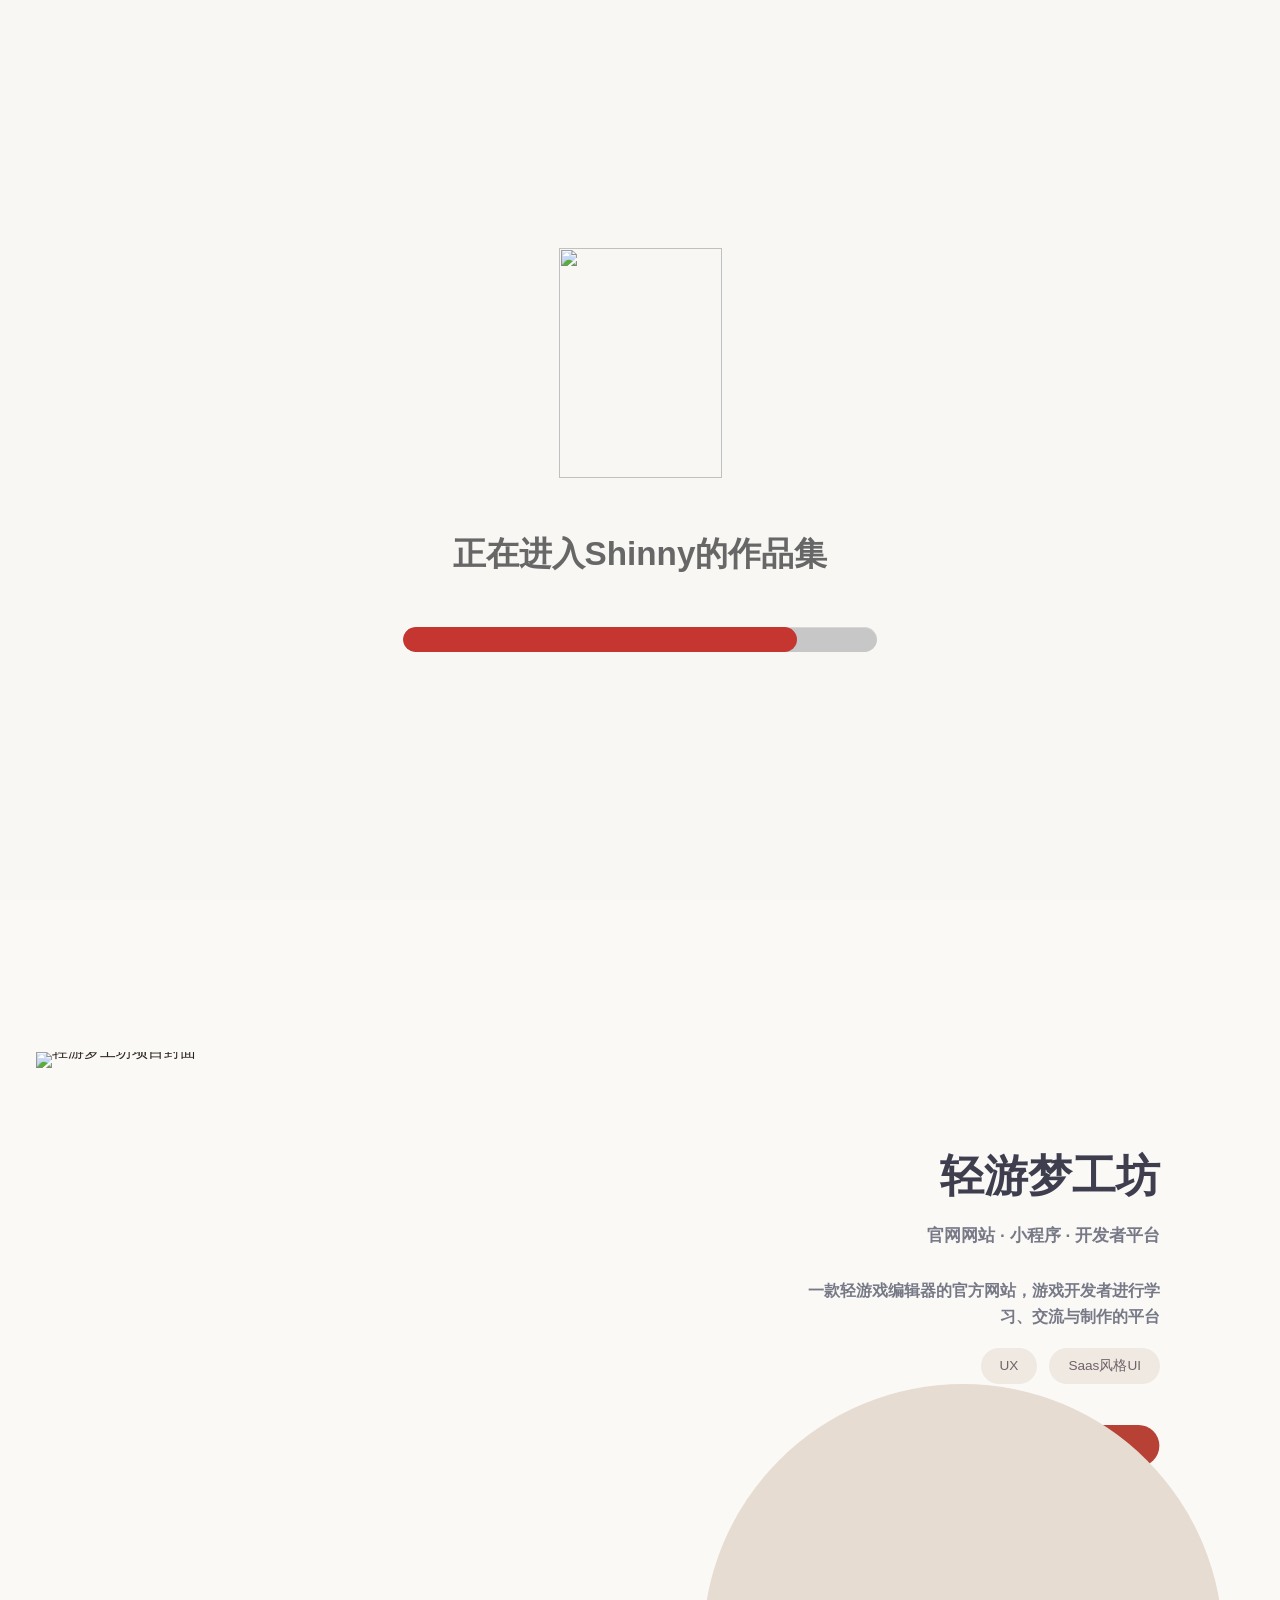
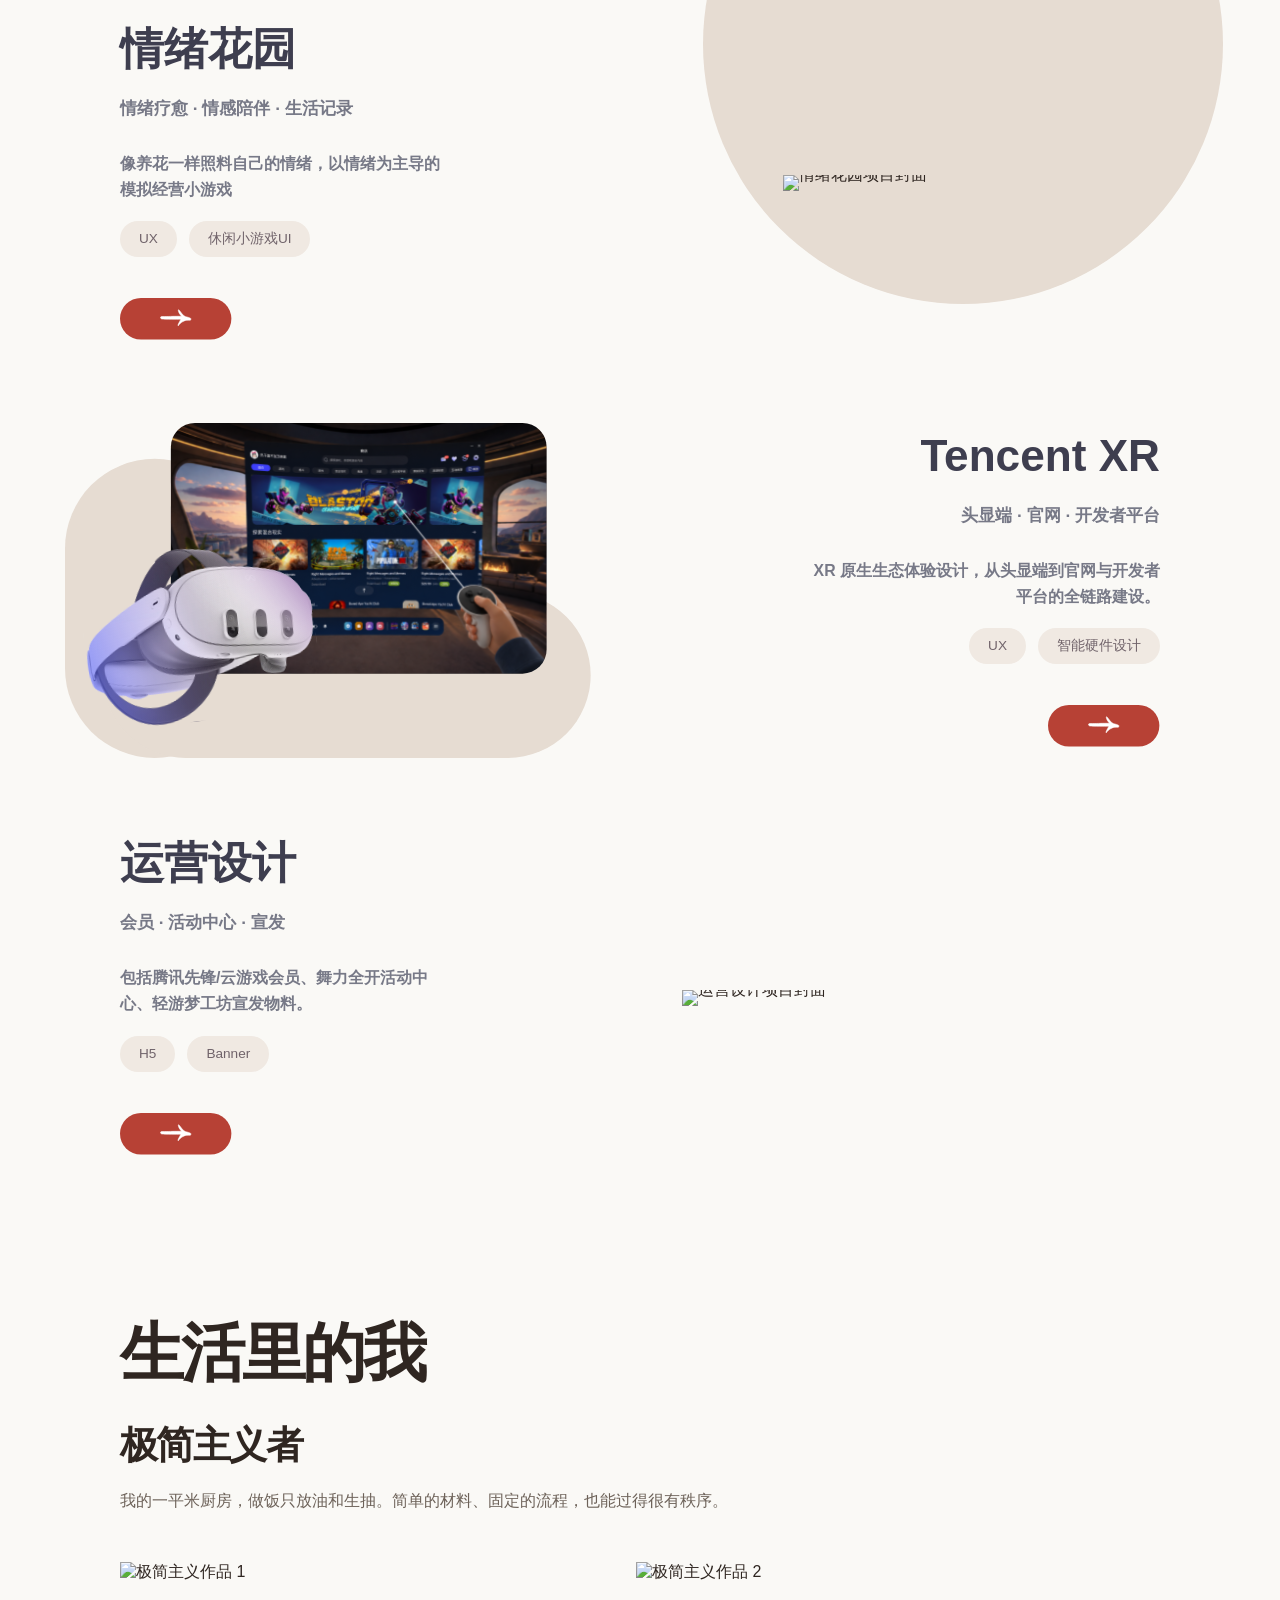
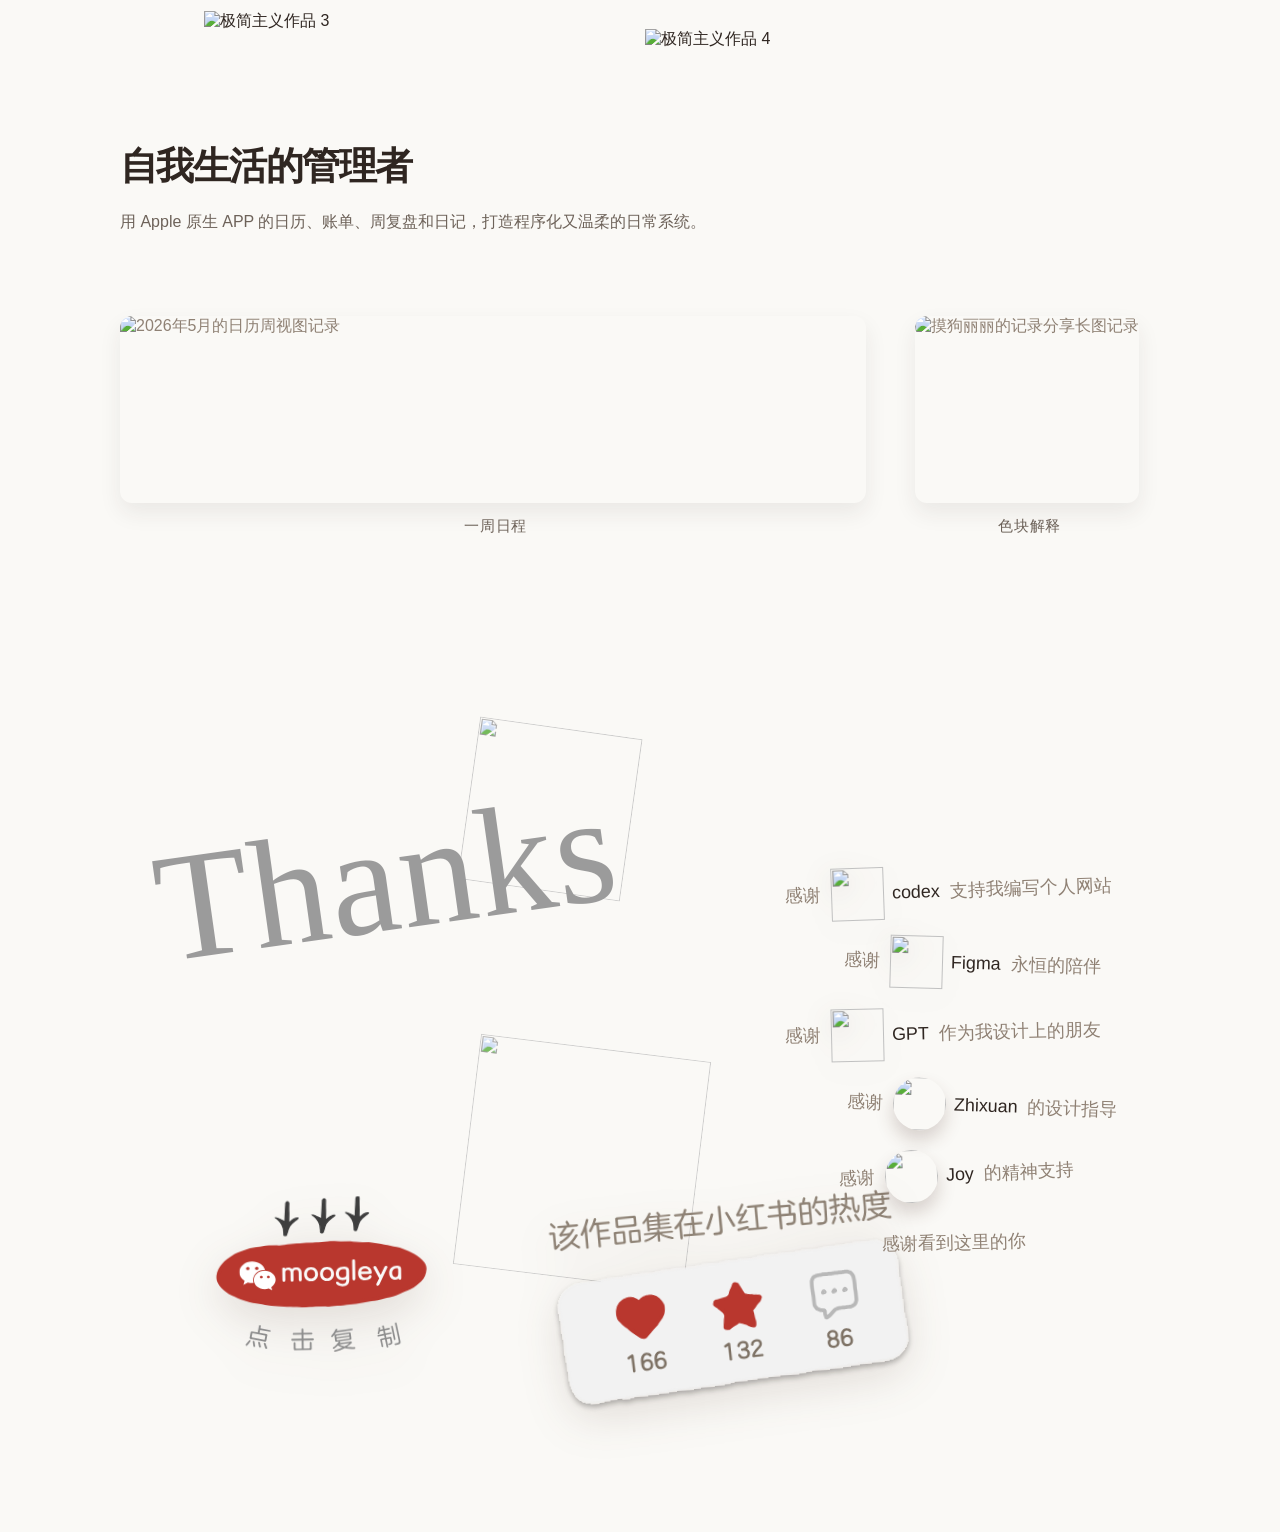
==== index.html @ 46782500 "Release v2.0" ====
<!DOCTYPE html>
<html lang="zh-CN">
  <head>
    <meta charset="UTF-8" />
    <meta name="viewport" content="width=device-width, initial-scale=1.0" />
    <title>Shinny的作品集</title>
    <link rel="icon" type="image/svg+xml" href="./assets/brand/favicon.svg" />
    <link rel="stylesheet" href="./styles.css?v=20260713-work1-cover-align" />
  </head>
  <body>
    <div
      class="site-loading"
      hidden
      role="status"
      aria-live="polite"
      aria-label="正在进入Shinny的作品集"
    >
      <div class="site-loading-card">
        <div class="site-loading-avatar" aria-hidden="true">
          <img src="./assets/hero/expression-01.svg" alt="" decoding="async" />
        </div>
        <p class="site-loading-text">正在进入Shinny的作品集</p>
        <div class="site-loading-track" role="progressbar" aria-valuemin="0" aria-valuemax="100" aria-valuenow="0">
          <span class="site-loading-bar"></span>
        </div>
      </div>
    </div>
    <div class="page-shell">
      <header class="topbar">
        <a class="brand" href="#hero">
          <span>Shinny</span>
        </a>
        <nav class="nav">
          <a href="#hero" data-nav="hero" class="nav-link nav-link-home active" aria-current="page">
            <img src="./assets/nav/icon-home.svg" class="nav-link-icon" alt="" aria-hidden="true" />
            <span class="nav-link-label">首页</span>
          </a>
          <a href="#projects" data-nav="projects" class="nav-link nav-link-projects">
            <img src="./assets/nav/icon-projects.svg" class="nav-link-icon" alt="" aria-hidden="true" />
            <span class="nav-link-label">作品</span>
          </a>
          <a href="#about" data-nav="about" class="nav-link nav-link-about">
            <img src="./assets/nav/icon-about.svg" class="nav-link-icon" alt="" aria-hidden="true" />
            <span class="nav-link-label">About Me</span>
          </a>
        </nav>
      </header>

      <main>
        <section id="hero" class="section hero" data-section="hero">
          <div class="hero-copy reveal">
            <div class="hero-layout">
              <div class="hero-intro">
                <div class="hero-welcome-stack">
                  <div class="hero-emotion-switcher" aria-hidden="true">
                    <img src="./assets/hero/expression-01.svg" alt="" class="hero-emotion hero-emotion-1" />
                    <img src="./assets/hero/expression-03.svg" alt="" class="hero-emotion hero-emotion-2" />
                    <img src="./assets/hero/expression-02.svg" alt="" class="hero-emotion hero-emotion-3" />
                  </div>
                  <div class="hero-welcome-frame">
                    <img
                      src="./assets/hero/welcome-base.svg"
                      alt="欢迎词"
                      class="hero-welcome-art"
                      decoding="async"
                      fetchpriority="high"
                    />
                    <object
                      class="hero-pen-animation"
                      data="./assets/hero/pen-draw-animation.svg"
                      type="image/svg+xml"
                      aria-hidden="true"
                      tabindex="-1"
                    ></object>
                  </div>
                </div>
              </div>
            </div>
          </div>
        </section>

        <section
          id="design-story"
          class="section design-story"
          data-section="design-story"
          hidden
        >
          <div class="section-head design-story-head is-hidden">
            <h2>我与设计</h2>
            <p>从能力、工具、流程到协作经历，用更立体的方式介绍我如何工作。</p>
          </div>

          <div class="design-grid">
            <article class="panel radar-panel reveal" hidden>
              <div class="panel-head">
                <h3>我的能力</h3>
                <span>六边形雷达图</span>
              </div>
              <svg class="radar-chart" viewBox="0 0 320 320" aria-label="能力雷达图">
                <g transform="translate(160 160)">
                  <polygon
                    points="0,-122 105,-61 105,61 0,122 -105,61 -105,-61"
                    class="radar-grid outer"
                  />
                  <polygon
                    points="0,-92 79,-46 79,46 0,92 -79,46 -79,-46"
                    class="radar-grid"
                  />
                  <polygon
                    points="0,-61 53,-31 53,31 0,61 -53,31 -53,-31"
                    class="radar-grid"
                  />
                  <polygon
                    points="0,-31 27,-15 27,15 0,31 -27,15 -27,-15"
                    class="radar-grid"
                  />
                  <line x1="0" y1="0" x2="0" y2="-122" class="radar-axis" />
                  <line x1="0" y1="0" x2="105" y2="-61" class="radar-axis" />
                  <line x1="0" y1="0" x2="105" y2="61" class="radar-axis" />
                  <line x1="0" y1="0" x2="0" y2="122" class="radar-axis" />
                  <line x1="0" y1="0" x2="-105" y2="61" class="radar-axis" />
                  <line x1="0" y1="0" x2="-105" y2="-61" class="radar-axis" />

                  <polygon
                    points="0,-98 74,-43 86,50 0,104 -69,40 -84,-49"
                    class="radar-shape"
                  />

                  <circle cx="0" cy="-98" r="5" class="radar-dot" />
                  <circle cx="74" cy="-43" r="5" class="radar-dot" />
                  <circle cx="86" cy="50" r="5" class="radar-dot" />
                  <circle cx="0" cy="104" r="5" class="radar-dot" />
                  <circle cx="-69" cy="40" r="5" class="radar-dot" />
                  <circle cx="-84" cy="-49" r="5" class="radar-dot" />

                  <text x="0" y="-140">用户研究</text>
                  <text x="118" y="-70">交互设计</text>
                  <text x="120" y="74">界面表现</text>
                  <text x="0" y="144">设计系统</text>
                  <text x="-154" y="74">可用性测试</text>
                  <text x="-154" y="-70">跨团队协作</text>
                </g>
              </svg>
            </article>

            <article class="panel toolbox-panel reveal" hidden>
              <div class="panel-head">
                <h3>我的工具箱</h3>
                <span>Software</span>
              </div>
              <div class="tool-logo-grid" aria-label="设计工具列表">
                <div class="tool-logo-card">
                  <img src="./assets/tools/figma.svg" alt="Figma" class="tool-logo-image" />
                  <span class="tool-logo-name">Figma</span>
                </div>
                <div class="tool-logo-card">
                  <img src="./assets/tools/chatgpt.svg" alt="ChatGPT" class="tool-logo-image" />
                  <span class="tool-logo-name">ChatGPT</span>
                </div>
                <div class="tool-logo-card">
                  <img src="./assets/optimized/tool03.webp" alt="Codex" class="tool-logo-image" />
                  <span class="tool-logo-name">Codex</span>
                </div>
                <div class="tool-logo-card">
                  <img src="./assets/tools/stitch.svg" alt="Stitch" class="tool-logo-image" />
                  <span class="tool-logo-name">Stitch</span>
                </div>
                <div class="tool-logo-card">
                  <img src="./assets/tools/claude-design.svg" alt="Claude Design" class="tool-logo-image" />
                  <span class="tool-logo-name">Claude Design</span>
                </div>
                <div class="tool-logo-card">
                  <img src="./assets/tools/deepseek.svg" alt="Deepseek" class="tool-logo-image" />
                  <span class="tool-logo-name">Deepseek</span>
                </div>
              </div>
            </article>

            <article class="panel workflow-panel reveal" hidden>
              <div class="panel-head">
                <h3>AI时代的设计工作流</h3>
                <span>AI 时代</span>
              </div>
              <div class="workflow-flow" aria-label="AI时代设计师横向工作流">
                <div class="workflow-flow-title">
                  <p>人定义方向，AI加速过程，设计师完成体验落地。</p>
                </div>

                <div class="workflow-flow-scroll" aria-label="横向工作流步骤">
                  <div class="workflow-flow-track">
                    <article class="flow-card">
                      <span class="flow-index">01</span>
                      <div class="flow-icon flow-icon-doodle" aria-hidden="true">
                        <svg viewBox="0 0 96 96" role="img">
                          <path d="M31 28c0-10 8-18 18-18s18 8 18 18c0 7-4 12-9 16-4 3-5 6-5 11h-9c0-5-2-8-5-11-5-4-8-9-8-16Z" />
                          <path d="M43 63h12M45 72h8M50 4v-8M72 14l6-6M78 34h8M22 14l-6-6M16 34H8" />
                          <path d="M15 57h26v27H15zM23 67h10M23 75h8" />
                        </svg>
                      </div>
                      <h4>输入与目标</h4>
                      <p>整理设计灵感、需求文档、竞品参考与素材网站，形成清晰上下文。</p>
                      <span class="flow-role">Brief</span>
                    </article>

                    <div class="flow-arrow" aria-hidden="true">→</div>

                    <article class="flow-card">
                      <span class="flow-index">02</span>
                      <div class="flow-icon flow-icon-tools" aria-hidden="true">
                        <img src="./assets/tools/deepseek.svg" alt="" />
                        <img src="./assets/tools/chatgpt.svg" alt="" />
                      </div>
                      <h4>AI思考拓展</h4>
                      <p>与 DeepSeek 多轮对话，完成竞品分析、用户路径和产品架构梳理。</p>
                      <span class="flow-role">Strategy</span>
                    </article>

                    <div class="flow-arrow" aria-hidden="true">→</div>

                    <article class="flow-card">
                      <span class="flow-index">03</span>
                      <div class="flow-icon flow-icon-doodle" aria-hidden="true">
                        <svg viewBox="0 0 96 96" role="img">
                          <path d="M16 20h64v44H16z" />
                          <path d="M26 32h18M26 44h30M26 56h16M60 34h10v10H60zM54 74h20M48 64l10 10-10 10" />
                          <path d="M75 18l4-8 4 8 8 4-8 4-4 8-4-8-8-4 8-4Z" />
                        </svg>
                      </div>
                      <h4>生成原型素材</h4>
                      <p>生成低保真、高保真、场景图、图标、组件素材和风格 Prompt。</p>
                      <span class="flow-role">Prototype</span>
                    </article>

                    <div class="flow-arrow flow-arrow-two-way" aria-hidden="true">↔</div>

                    <article class="flow-card flow-card-focus">
                      <span class="flow-index">04</span>
                      <div class="flow-icon flow-icon-figma" aria-hidden="true">
                        <img src="./assets/tools/figma.svg" alt="" />
                      </div>
                      <h4>设计实现</h4>
                      <p>设计师在 Figma 中整合方案、统一视觉体验，完成正式设计稿。</p>
                      <span class="flow-role">Design</span>
                    </article>

                    <div class="flow-arrow" aria-hidden="true">→</div>

                    <article class="flow-card">
                      <span class="flow-index">05</span>
                      <div class="flow-icon flow-icon-doodle" aria-hidden="true">
                        <svg viewBox="0 0 96 96" role="img">
                          <path d="M17 22h48v42H17z" />
                          <path d="M29 38l-8 8 8 8M49 38l8 8-8 8M43 34l-8 24" />
                          <circle cx="68" cy="68" r="12" />
                          <path d="M77 77l10 10M64 68l4 4 8-9" />
                        </svg>
                      </div>
                      <h4>开发与走查</h4>
                      <p>开发实现后进行设计走查，检查还原度、交互细节并反馈迭代。</p>
                      <span class="flow-role">Delivery</span>
                    </article>
                  </div>
                </div>
              </div>
            </article>

          </div>
        </section>

        <section id="projects" class="section projects" data-section="projects" aria-label="我的作品">
          <div class="projects-showcase reveal">
            <a
              class="project-panel project-panel-cover project-panel-cover-qingyou"
              href="./qingyou-detail.html"
              aria-label="查看轻游梦工坊项目详情"
            >
              <img src="./assets/projects/project-qingyou-cover-v2.svg?v=20260713" alt="轻游梦工坊项目封面" loading="lazy" decoding="async" />
            </a>

            <article class="project-panel project-panel-copy project-panel-copy-qingyou">
              <h2>轻游梦工坊</h2>
              <p class="project-subtitle">官网网站 · 小程序 · 开发者平台</p>
              <p class="project-description">一款轻游戏编辑器的官方网站，游戏开发者进行学习、交流与制作的平台</p>
              <div class="project-tags" aria-label="项目标签">
                <span>UX</span>
                <span>Saas风格UI</span>
              </div>
              <a class="project-action" href="./qingyou-detail.html" aria-label="查看轻游梦工坊项目详情">
                <img src="./assets/nav/projects-button.svg" class="project-action-image" alt="" aria-hidden="true" />
                <span class="visually-hidden">查看轻游梦工坊项目详情</span>
              </a>
            </article>

            <article class="project-panel project-panel-copy project-panel-copy-emotion">
              <h2>情绪花园</h2>
              <p class="project-subtitle">情绪疗愈 · 情感陪伴 · 生活记录</p>
              <p class="project-description">像养花一样照料自己的情绪，以情绪为主导的模拟经营小游戏</p>
              <div class="project-tags" aria-label="项目标签">
                <span>UX</span>
                <span>休闲小游戏UI</span>
              </div>
              <a class="project-action" href="./emotion-garden-detail.html" aria-label="查看情绪花园项目详情">
                <img src="./assets/nav/projects-button.svg" class="project-action-image" alt="" aria-hidden="true" />
                <span class="visually-hidden">查看情绪花园项目详情</span>
              </a>
            </article>

            <a
              class="project-panel project-panel-cover project-panel-cover-emotion"
              href="./emotion-garden-detail.html"
              aria-label="查看情绪花园项目详情"
            >
              <img src="./assets/projects/project-emotion-cover.svg" alt="情绪花园项目封面" loading="lazy" decoding="async" />
            </a>

            <a
              class="project-panel project-panel-cover project-panel-cover-xr"
              href="./tencent-xr-detail.html"
              aria-label="查看Tencent XR项目详情"
            >
              <img src="./assets/projects/project-xr-cover.svg" alt="Tencent XR项目封面" loading="lazy" decoding="async" />
            </a>

            <article class="project-panel project-panel-copy project-panel-copy-xr">
              <h2>Tencent XR</h2>
              <p class="project-subtitle">头显端 · 官网 · 开发者平台</p>
              <p class="project-description">XR 原生生态体验设计，从头显端到官网与开发者平台的全链路建设。</p>
              <div class="project-tags" aria-label="项目标签">
                <span>UX</span>
                <span>智能硬件设计</span>
              </div>
              <a class="project-action" href="./tencent-xr-detail.html" aria-label="查看Tencent XR项目详情">
                <img src="./assets/nav/projects-button.svg" class="project-action-image" alt="" aria-hidden="true" />
                <span class="visually-hidden">查看Tencent XR项目详情</span>
              </a>
            </article>

            <article class="project-panel project-panel-copy project-panel-copy-work4">
              <h2>运营设计</h2>
              <p class="project-subtitle">会员 · 活动中心 · 宣发</p>
              <p class="project-description">包括腾讯先锋/云游戏会员、舞力全开活动中心、轻游梦工坊宣发物料。</p>
              <div class="project-tags" aria-label="项目标签">
                <span>H5</span>
                <span>Banner</span>
              </div>
              <a class="project-action" href="./work4-detail.html" aria-label="查看运营设计项目详情">
                <img src="./assets/nav/projects-button.svg" class="project-action-image" alt="" aria-hidden="true" />
                <span class="visually-hidden">查看运营设计项目详情</span>
              </a>
            </article>

            <a
              class="project-panel project-panel-cover project-panel-cover-work4"
              href="./work4-detail.html"
              aria-label="查看运营设计项目详情"
            >
              <img src="./assets/projects/project-work4-cover.svg?v=20260713" alt="运营设计项目封面" loading="lazy" decoding="async" />
            </a>
          </div>
        </section>

        <section id="about" class="section about" data-section="about">
          <div class="about-rabbit-scene" aria-hidden="true">
            <span class="about-rabbit-dust about-rabbit-dust-1"></span>
            <span class="about-rabbit-dust about-rabbit-dust-2"></span>
            <img src="./assets/about/rabbit.svg" alt="" class="about-rabbit" />
          </div>
          <div class="section-head reveal">
            <h2>生活里的我</h2>
          </div>

          <div class="about-stack">
            <article class="about-card reveal">
              <div class="about-intro">
                <div>
                  <h3>极简主义者</h3>
                  <p>
                    我的一平米厨房，做饭只放油和生抽。简单的材料、固定的流程，也能过得很有秩序。
                  </p>
                </div>
              </div>
              <div class="about-gallery about-gallery-minimalism" aria-label="极简主义作品展示">
                <div class="about-gallery-minimalism-row">
                  <img
                    src="./assets/optimized/minimalism-01.webp"
                    alt="极简主义作品 1"
                    class="minimalism-item"
                    loading="lazy"
                    decoding="async"
                  />
                  <img
                    src="./assets/optimized/minimalism-02.webp"
                    alt="极简主义作品 2"
                    class="minimalism-item"
                    loading="lazy"
                    decoding="async"
                  />
                </div>
                <div class="about-gallery-minimalism-row">
                  <img
                    src="./assets/optimized/minimalism-03.webp"
                    alt="极简主义作品 3"
                    class="minimalism-item"
                    loading="lazy"
                    decoding="async"
                  />
                  <img
                    src="./assets/optimized/minimalism-04.webp"
                    alt="极简主义作品 4"
                    class="minimalism-item"
                    loading="lazy"
                    decoding="async"
                  />
                </div>
              </div>
            </article>

            <article class="about-card about-card-routine reveal">
              <div class="about-intro">
                <div>
                  <h3>自我生活的管理者</h3>
                  <p>
                    用 Apple 原生 APP 的日历、账单、周复盘和日记，打造程序化又温柔的日常系统。
                  </p>
                </div>
              </div>
              <div class="about-gallery about-gallery-routine">
                <div class="routine-app-cloud" aria-hidden="true">
                  <img
                    src="assets/optimized/self-life-app-02.webp"
                    alt=""
                    class="routine-scatter-icon routine-scatter-icon-1"
                  />
                  <img
                    src="assets/optimized/self-life-app-01.webp"
                    alt=""
                    class="routine-scatter-icon routine-scatter-icon-2"
                  />
                  <img
                    src="assets/optimized/self-life-app-03.webp"
                    alt=""
                    class="routine-scatter-icon routine-scatter-icon-3"
                  />
                  <img
                    src="assets/optimized/self-life-app-04.webp"
                    alt=""
                    class="routine-scatter-icon routine-scatter-icon-4"
                  />
                </div>
                <figure class="memory-shot routine-calendar-frame">
                  <img
                    src="assets/optimized/self-life-calendar-frame.webp"
                    alt="2026年5月的日历周视图记录"
                    loading="lazy"
                    decoding="async"
                  />
                  <figcaption class="routine-scroll-hint">
                    <img src="assets/about/routine-color-key.svg" alt="" aria-hidden="true" class="routine-scroll-hint-icon" />
                    <span>一周日程</span>
                  </figcaption>
                </figure>
                <figure class="memory-shot routine-scroll-shot">
                  <div class="routine-scroll-window" aria-label="摸狗丽丽的记录分享，可滚动查看完整内容">
                    <img
                      src="assets/about/self-life-dog-record.svg"
                      alt="摸狗丽丽的记录分享长图记录"
                      loading="lazy"
                      decoding="async"
                    />
                  </div>
                  <figcaption class="routine-scroll-hint">
                    <img src="assets/about/routine-color-key.svg" alt="" aria-hidden="true" class="routine-scroll-hint-icon" />
                    <span>色块解释</span>
                  </figcaption>
                </figure>
              </div>
            </article>

            <article class="acknowledgements reveal" aria-label="致谢">
              <div class="acknowledgements-aside">
                <div class="acknowledgements-aside-art">
                  <span class="acknowledgements-title">Thanks</span>
                  <img
                    src="./assets/acknowledgement/chat.svg"
                    alt=""
                    class="acknowledgement-doodle acknowledgement-doodle-left"
                  />
                  <img
                    src="./assets/acknowledgement/fingers-crossed.svg"
                    alt=""
                    class="acknowledgement-doodle acknowledgement-doodle-right"
                  />
                  <img
                    src="./assets/acknowledgement/xiaohongshu-stats.svg"
                    alt=""
                    class="acknowledgement-xhs-stats"
                  />
                  <button
                    type="button"
                    class="acknowledgement-wx-copy"
                    data-copy-text="mooglelya"
                    aria-label="添加微信，复制微信号"
                  >
                    <img src="./assets/acknowledgement/wx.svg" alt="" aria-hidden="true" />
                  </button>
                </div>
              </div>
              <div class="acknowledgements-body">
                <p class="acknowledgement-line acknowledgement-line-1">
                  <span>感谢</span>
                  <span class="acknowledgement-name">
                    <img src="./assets/optimized/tool03.webp" alt="" class="acknowledgement-logo" aria-hidden="true" />
                    <span>codex</span>
                  </span>
                  <span>支持我编写个人网站</span>
                </p>
                <p class="acknowledgement-line acknowledgement-line-2">
                  <span>感谢</span>
                  <span class="acknowledgement-name">
                    <img src="./assets/tools/figma.svg" alt="" class="acknowledgement-logo" aria-hidden="true" />
                    <span>Figma</span>
                  </span>
                  <span>永恒的陪伴</span>
                </p>
                <p class="acknowledgement-line acknowledgement-line-3">
                  <span>感谢</span>
                  <span class="acknowledgement-name">
                    <img src="./assets/tools/chatgpt.svg" alt="" class="acknowledgement-logo" aria-hidden="true" />
                    <span>GPT</span>
                  </span>
                  <span>作为我设计上的朋友</span>
                </p>
                <p class="acknowledgement-line acknowledgement-line-6">
                  <span>感谢</span>
                  <span class="acknowledgement-name">
                    <img src="./assets/optimized/friend-zhixuan-photo.webp" alt="" class="acknowledgement-avatar" aria-hidden="true" />
                    <span>Zhixuan</span>
                  </span>
                  <span>的设计指导</span>
                </p>
                <p class="acknowledgement-line acknowledgement-line-7">
                  <span>感谢</span>
                  <span class="acknowledgement-name">
                    <img src="./assets/optimized/friend-joy-photo.webp" alt="" class="acknowledgement-avatar" aria-hidden="true" />
                    <span>Joy</span>
                  </span>
                  <span>的精神支持</span>
                </p>
                <p class="acknowledgement-line acknowledgement-line-8 acknowledgement-line-last">感谢看到这里的你</p>
                <div class="acknowledgement-closing-mark" aria-hidden="true">
                  <img src="./assets/acknowledgement/underline-squiggle.svg" alt="" class="acknowledgement-closing-squiggle" />
                </div>
              </div>
            </article>
          </div>

        </section>
      </main>
    </div>

    <div class="copy-toast" role="status" aria-live="polite" aria-atomic="true">复制成功</div>
    <script src="./script.js?v=20260622-wechat"></script>
  </body>
</html>
---- styles.css ----
@font-face {
  font-family: "FZLanTingYuanGBK";
  src: local("FZLanTingYuanGBK SemiBold"), local("FZLanTingYuanGBK-SemiBold"),
    local("FZLanTingYuanGBK--S10"), local("FZLanTingYuanS-DB1-GB"),
    url("./assets/fonts/FZLanTingYuanGBK.woff2") format("woff2"),
    url("./assets/fonts/FZLanTingYuanGBK.otf") format("opentype");
  font-weight: 600;
  font-style: normal;
  font-display: swap;
}

:root {
  --font-main: "FZLanTingYuanGBK", "PingFang SC", "Hiragino Sans GB", "Microsoft YaHei",
    sans-serif;
  --bg: #faf9f6;
  --paper: #faf9f6;
  --ink: #2f2621;
  --muted: #6d6259;
  --line: #d4cec6;
  --line-dark: #8f8174;
  --accent: #2ba7ff;
  --accent-soft: #d8efff;
  --peach: #e8f5ff;
  --sand: #efe8db;
  --sky: #e6edf4;
  --mint: #e6efe6;
  --yellow: #f5edd2;
  --max-width: 1040px;
  --page-gutter: 72px;
  --page-gutter-mobile: 28px;
  --border-strong: 3px;
  --border-bolder: 4px;
  --nav-ink-default: #b8b8b8;
  --nav-ink-active: #ffffff;
  --click-effect-color: #b9372e;
  --folder-line: #bfa992;
  --folder-line-soft: rgba(191, 169, 146, 0.34);
  --folder-wash: rgba(255, 248, 239, 0.9);
}

* {
  box-sizing: border-box;
}

html {
  scroll-behavior: smooth;
}

body {
  margin: 0;
  background: #faf9f6;
  color: var(--ink);
  font-family: var(--font-main);
  overflow-x: hidden;
}

body.is-loading {
  overflow: hidden;
}

.site-loading {
  --loading-progress: 0%;
  position: fixed;
  inset: 0;
  z-index: 2147483646;
  display: grid;
  place-items: center;
  padding: 32px;
  background: #f8f7f4;
  opacity: 1;
  visibility: visible;
  pointer-events: auto;
  transition: opacity 0.62s ease, visibility 0.62s ease, transform 0.62s ease;
}

.site-loading[hidden] {
  display: none;
}

.site-loading.is-hiding {
  opacity: 0;
  visibility: hidden;
  pointer-events: none;
  transform: scale(1.015);
}

.site-loading-card {
  position: relative;
  isolation: isolate;
  display: flex;
  flex-direction: column;
  align-items: center;
  width: min(100%, 520px);
  padding: 0;
  background: transparent;
  animation: loading-card-breathe 2.8s ease-in-out infinite;
}

.site-loading-avatar {
  width: clamp(124px, 20vw, 163px);
  height: clamp(175px, 28vw, 230px);
  margin-bottom: clamp(34px, 6vw, 56px);
}

.site-loading-avatar img {
  width: 100%;
  height: 100%;
  object-fit: contain;
}

.site-loading-text {
  position: relative;
  margin: 0 0 clamp(42px, 6vw, 54px);
  color: #676767;
  font-size: clamp(1.54rem, 4.5vw, 2.08rem);
  font-weight: 600;
  line-height: 1.18;
  text-align: center;
}

.site-loading-track {
  position: relative;
  overflow: hidden;
  width: min(100%, 474px);
  height: 25px;
  border: 0;
  border-radius: 999px;
  background: #c7c7c7;
  box-shadow: inset 0 1px 0 rgba(255, 255, 255, 0.28);
}

.site-loading-bar {
  position: relative;
  display: block;
  width: var(--loading-progress);
  height: 100%;
  border-radius: inherit;
  background: #c53630;
  box-shadow: none;
  transition: width 0.32s cubic-bezier(0.2, 0.78, 0.28, 1);
}

.click-effect-layer {
  position: fixed;
  inset: 0;
  pointer-events: none;
  overflow: hidden;
  z-index: 2147483647;
}

.click-effect-burst {
  position: fixed;
  left: 0;
  top: 0;
  width: 72px;
  height: 72px;
  margin: -36px 0 0 -36px;
  color: var(--click-effect-color);
  opacity: 0;
  transform: translate3d(0, 0, 0) scale(0.68);
  animation: click-burst-pop 0.56s cubic-bezier(0.18, 0.82, 0.24, 1) forwards;
}

.click-effect-burst svg {
  width: 100%;
  height: 100%;
  overflow: visible;
}

.click-effect-burst path {
  fill: none;
  stroke: currentColor;
  stroke-width: 2.4;
  stroke-linecap: round;
  opacity: 0.95;
}

.copy-toast {
  position: fixed;
  left: 50%;
  bottom: clamp(28px, 6vh, 64px);
  z-index: 2147483647;
  padding: 10px 18px;
  border: 2px solid rgba(185, 55, 46, 0.18);
  border-radius: 999px;
  background: rgba(250, 249, 246, 0.94);
  color: var(--click-effect-color);
  font-size: 0.95rem;
  line-height: 1;
  box-shadow: 0 12px 28px rgba(79, 52, 38, 0.18);
  opacity: 0;
  pointer-events: none;
  transform: translate3d(-50%, 12px, 0) scale(0.96);
  transition: opacity 0.22s ease, transform 0.22s ease;
}

.copy-toast.is-visible {
  opacity: 1;
  transform: translate3d(-50%, 0, 0) scale(1);
}

@keyframes click-burst-pop {
  0% {
    opacity: 0;
    transform: translate3d(0, 0, 0) scale(0.68);
  }

  18% {
    opacity: 1;
  }

  100% {
    opacity: 0;
    transform: translate3d(0, 0, 0) scale(1.18);
  }
}

@keyframes loading-card-breathe {
  0%,
  100% {
    transform: translateY(0) rotate(-1.4deg);
  }

  50% {
    transform: translateY(-8px) rotate(0.7deg);
  }
}

@keyframes loading-bar-shine {
  0% {
    transform: translateX(-100%);
  }

  100% {
    transform: translateX(100%);
  }
}

@media (prefers-reduced-motion: reduce) {
  .site-loading,
  .site-loading-card,
  .site-loading-bar {
    animation: none;
    transition: none;
  }

  .click-effect-layer,
  .click-effect-burst {
    display: none !important;
  }

  .copy-toast {
    transition: none;
  }

  .about.rabbit-playing .about-rabbit-scene,
  .about.rabbit-playing .about-rabbit,
  .about.rabbit-playing .about-rabbit-dust {
    animation: none;
  }
}

a {
  color: inherit;
  text-decoration: none;
}

img {
  display: block;
  max-width: 100%;
}

.page-shell {
  position: relative;
}

.page-shell::before,
.page-shell::after,
main::before,
main::after,
.about::before,
.about::after {
  content: none !important;
  display: none !important;
}

.topbar {
  position: sticky;
  top: 0;
  z-index: 20;
  isolation: isolate;
  display: flex;
  align-items: center;
  justify-content: space-between;
  gap: 24px;
  width: min(calc(100% - var(--page-gutter)), var(--max-width));
  margin: 16px auto 0;
  padding: 20px 0;
}

.topbar::before {
  content: "";
  position: absolute;
  top: 0;
  left: 50%;
  width: 100vw;
  height: 150%;
  transform: translateX(-50%);
  background:
    linear-gradient(180deg, rgba(250, 249, 246, 1) 0%, rgba(250, 249, 246, 1) 50%, rgba(250, 249, 246, 0) 100%);
  pointer-events: none;
  z-index: -1;
}

.brand {
  display: inline-flex;
  align-items: center;
  gap: 12px;
  font-size: 18px;
  font-weight: 600;
  color: #4f3426;
  border-color: #4f3426;
}

.nav {
  display: flex;
  align-items: center;
  gap: 6.4px;
  flex-wrap: wrap;
}

.nav-link {
  display: inline-flex;
  align-items: center;
  justify-content: center;
  width: 113px;
  height: 40px;
  gap: 4px;
  padding: 0 9px;
  color: var(--nav-ink-default);
  background: center / 100% 100% no-repeat url("./assets/nav/tab-default.svg");
  transition: color 0.22s ease, transform 0.22s ease, background-image 0.22s ease;
}

.nav-link-icon {
  width: 26px;
  height: 26px;
  flex: 0 0 26px;
  object-fit: contain;
}

.nav-link-label {
  white-space: nowrap;
  line-height: 1;
}

.nav-link-about {
  width: 150px;
  background-image: url("./assets/nav/tab-wide-default.svg");
}

.nav-link-home {
  padding-left: 5px;
  padding-right: 13px;
}

.nav-link-projects {
  margin-left: -2px;
  padding-left: 5px;
  padding-right: 13px;
  transform: translateX(6px);
}

.nav-link-about {
  margin-left: -5.8px;
  gap: 3px;
  padding-left: 0;
  padding-right: 12px;
}

.nav-link-about .nav-link-label {
  margin-left: -2px;
}

.nav-link:hover,
.nav-link:focus-visible,
.nav-link.active {
  color: var(--nav-ink-active);
  background-image: url("./assets/nav/tab-active.svg");
  transform: translateY(-1px);
}

.nav-link-projects:hover,
.nav-link-projects:focus-visible,
.nav-link-projects.active {
  transform: translate(6px, -1px);
}

.nav-link-about:hover,
.nav-link-about:focus-visible,
.nav-link-about.active {
  background-image: url("./assets/nav/tab-wide-active.svg");
}

.nav-link:hover .nav-link-icon,
.nav-link:focus-visible .nav-link-icon,
.nav-link.active .nav-link-icon {
  filter: brightness(0) invert(1);
}

.nav-link:focus-visible {
  outline: 3px dashed #b9372e;
  outline-offset: 4px;
}

.section {
  width: min(calc(100% - var(--page-gutter)), var(--max-width));
  margin: 0 auto;
  padding: 88px 0 36px;
  scroll-margin-top: 110px;
}

.hero {
  display: block;
  min-height: calc(100vh - 120px);
}

.hero-copy {
  display: flex;
  flex-direction: column;
  align-items: center;
  justify-content: flex-start;
  min-height: calc(100vh - 120px);
  padding-top: clamp(20px, 4vh, 44px);
}

.hero-layout {
  display: block;
  width: 100%;
}

.hero-intro {
  width: min(100%, 790px);
  margin: 0 auto;
}

.hero-welcome-stack {
  position: relative;
  width: 100%;
  padding-top: 279px;
}

.hero-welcome-frame {
  position: relative;
  width: 100%;
  transform: translateY(-10px) scale(1.125);
  transform-origin: top center;
}

.hero-emotion-switcher {
  position: absolute;
  top: 0;
  left: 50%;
  width: clamp(165px, 24.75vw, 224px);
  aspect-ratio: 163 / 230;
  transform: translateX(-50%);
  animation: hero-emotion-float 3.8s ease-in-out infinite;
  pointer-events: none;
}

.hero-emotion {
  position: absolute;
  inset: 0;
  width: 100%;
  height: 100%;
  object-fit: contain;
  opacity: 0;
  animation: hero-emotion-cycle 9s steps(1, end) infinite;
}

.hero-emotion-1 {
  opacity: 1;
  animation-delay: 0s;
}

.hero-emotion-2 {
  animation-delay: -3s;
}

.hero-emotion-3 {
  animation-delay: -6s;
}

.hero-welcome-art {
  position: relative;
  display: block;
  width: 100%;
  height: auto;
}

.hero-pen-animation {
  position: absolute;
  right: 12%;
  bottom: -13%;
  width: min(75%, 540px);
  aspect-ratio: 720 / 300;
  border: 0;
  background: transparent;
  pointer-events: none;
}

.hero h1,
.section-head h2 {
  margin: 0;
  font-size: 64px;
  line-height: 1.04;
  letter-spacing: -0.05em;
  font-weight: 600;
}

.projects-title-wrap {
  position: relative;
  display: inline-flex;
  align-items: flex-start;
}

.projects-title-balance {
  position: absolute;
  left: clamp(-238px, -18vw, -176px);
  top: 50%;
  width: clamp(108px, 12vw, 162px);
  transform: translateY(-56%) rotate(-18deg);
  transform-origin: center center;
  pointer-events: none;
}

.projects-title-balance img {
  display: block;
  width: 100%;
  height: auto;
}

.projects {
  width: min(calc(100% - var(--page-gutter)), 1680px);
  max-width: 1680px;
  padding-top: 28px;
  padding-bottom: 20px;
  background: transparent;
  --projects-content-line-offset: clamp(0px, calc((100vw - var(--page-gutter) - var(--max-width)) / 2), 320px);
}

.visually-hidden {
  position: absolute;
  width: 1px;
  height: 1px;
  padding: 0;
  margin: -1px;
  overflow: hidden;
  clip: rect(0 0 0 0);
  clip-path: inset(50%);
  border: 0;
  white-space: nowrap;
}

.projects-showcase {
  display: grid;
  grid-template-columns: minmax(0, 1.02fr) minmax(340px, 0.98fr);
  align-items: center;
  column-gap: clamp(40px, 4.8vw, 92px);
  row-gap: clamp(56px, 4.5vw, 88px);
  padding: clamp(12px, 2vw, 24px) 0 clamp(48px, 4.5vw, 88px);
}

.project-panel {
  position: relative;
}

.project-panel-cover {
  display: flex;
  align-items: center;
  justify-content: center;
  min-height: clamp(280px, 20vw, 440px);
  text-decoration: none;
  transition: transform 220ms ease;
}

.project-panel-cover::before,
.project-panel-cover::after {
  content: "";
  position: absolute;
  background: #e6dcd2;
  z-index: 0;
}

.project-panel-cover:hover,
.project-panel-cover:focus-visible {
  transform: translateY(-4px);
}

.project-panel-cover:focus-visible,
.project-action:focus-visible {
  outline: 3px solid rgba(185, 55, 46, 0.42);
  outline-offset: 6px;
}

.project-panel-cover img {
  position: relative;
  z-index: 1;
  display: block;
  width: 100%;
  max-width: 100%;
  line-height: 0;
  height: auto;
}

.project-panel-cover-qingyou {
  justify-content: flex-start;
  padding: 0;
}

.project-panel-cover-qingyou::before {
  display: none;
}

.project-panel-cover-qingyou img {
  width: min(90%, 793.8px);
  aspect-ratio: 882 / 867;
  object-fit: contain;
}

.project-panel-cover-emotion {
  padding: clamp(18px, 2vw, 30px) 0;
}

.project-panel-cover-emotion::before {
  width: 520px;
  aspect-ratio: 1 / 1;
  left: 50%;
  bottom: 7%;
  transform: translateX(-50%);
  border-radius: 50%;
}

.project-panel-cover-emotion img {
  max-width: min(78%, 360px);
}

.project-panel-cover-xr {
  padding: clamp(18px, 2vw, 30px) 0;
  min-height: clamp(320px, 22vw, 500px);
}

.project-panel-cover-xr::before {
  display: none;
}

.project-panel-cover-xr::after {
  display: none;
}

.project-panel-cover-xr img {
  max-width: min(90%, 700px);
}

.project-panel-cover-work4 {
  align-items: center;
  justify-content: center;
  overflow: visible;
  padding: clamp(10px, 1.4vw, 20px) 0;
  min-height: clamp(300px, 23vw, 460px);
}

.project-panel-cover-work4::before,
.project-panel-cover-work4::after {
  display: none;
}

.project-panel-cover-work4 img {
  width: min(100%, 820px);
  max-width: 100%;
  min-width: 0;
  height: auto;
}

.project-panel-copy {
  color: #777987;
}

.project-panel-copy-qingyou,
.project-panel-copy-xr,
.project-panel-copy-emotion,
.project-panel-copy-work4 {
  display: flex;
  flex-direction: column;
  justify-self: stretch;
  width: 100%;
  max-width: none;
}

.project-panel-copy-qingyou,
.project-panel-copy-xr {
  align-items: flex-end;
  text-align: right;
}

.project-panel-copy-qingyou {
  padding-right: var(--projects-content-line-offset);
}

.project-panel-copy-qingyou h2,
.project-panel-copy-qingyou .project-subtitle,
.project-panel-copy-qingyou .project-description,
.project-panel-copy-qingyou .project-tags {
  width: 100%;
  max-width: 360px;
}

.project-panel-copy-qingyou .project-action {
  align-self: flex-end;
}

.project-panel-copy-xr {
  padding-right: var(--projects-content-line-offset);
}

.project-panel-copy-xr h2,
.project-panel-copy-xr .project-subtitle,
.project-panel-copy-xr .project-description,
.project-panel-copy-xr .project-tags {
  width: 100%;
  max-width: 360px;
}

.project-panel-copy-xr .project-action {
  align-self: flex-end;
}

.project-panel-copy-emotion,
.project-panel-copy-work4 {
  align-items: flex-start;
  padding-left: var(--projects-content-line-offset);
  text-align: left;
}

.project-panel-copy-emotion h2,
.project-panel-copy-emotion .project-subtitle,
.project-panel-copy-emotion .project-description,
.project-panel-copy-emotion .project-tags,
.project-panel-copy-work4 h2,
.project-panel-copy-work4 .project-subtitle,
.project-panel-copy-work4 .project-description,
.project-panel-copy-work4 .project-tags {
  width: 100%;
  max-width: 320px;
}

.project-panel-copy-emotion .project-action,
.project-panel-copy-work4 .project-action {
  align-self: flex-start;
}

.project-panel-copy h2 {
  margin: 0 0 clamp(18px, 2vw, 30px);
  color: #3e3e4f;
  font-size: clamp(2.76rem, 3.25vw, 3.9rem);
  font-weight: 800;
  line-height: 1;
}

.project-subtitle {
  margin: 0;
  color: #777987;
  font-size: clamp(1.08rem, 1.08vw, 1.42rem);
  font-weight: 700;
  line-height: 1.35;
}

.project-description {
  margin: clamp(22px, 2.4vw, 34px) 0 0;
  color: #777987;
  font-size: clamp(0.99rem, 0.98vw, 1.22rem);
  font-weight: 700;
  line-height: 1.65;
}

.project-action {
  display: inline-block;
  width: clamp(112px, 6vw, 132px);
  margin-top: clamp(30px, 3.2vw, 46px);
  text-decoration: none;
  line-height: 0;
  transition: transform 180ms ease;
}

.project-action-image {
  display: block;
  width: 100%;
  height: auto;
}

.project-action:hover {
  transform: translateY(-2px);
}

.hero-text,
.section-head p,
.about-intro p,
.workflow-step p,
.quotes-list blockquote {
  color: var(--muted);
  line-height: 1.8;
}

.hero-text {
  max-width: 560px;
  margin: 22px 0 0;
  font-size: 1.08rem;
}

.hero-tags,
.project-tags {
  display: flex;
  flex-wrap: wrap;
  gap: 12px;
  margin-top: 28px;
}

.hero-tags > span,
.project-tags > span,
.tool-chip,
.panel-head span {
  display: inline-flex;
  align-items: center;
  justify-content: center;
  padding: 7px 14px;
  border: var(--border-strong) solid var(--line);
  border-radius: 999px;
  background: var(--bg);
}

.project-tags > span {
  font-size: 16.1px;
}

.projects .project-tags {
  gap: 12px;
  margin-top: 18px;
}

.project-panel-copy-qingyou .project-tags,
.project-panel-copy-xr .project-tags {
  justify-content: flex-end;
}

.project-panel-copy-emotion .project-tags {
  justify-content: flex-start;
}

.project-panel-copy-work4 .project-tags {
  justify-content: flex-start;
}

.projects .project-tags > span {
  display: inline-flex;
  align-items: center;
  justify-content: center;
  min-height: 36px;
  padding: 0 19px;
  border: 0;
  border-radius: 999px;
  background: #f0e9e2;
  color: #70636a;
  font-family: inherit;
  font-size: clamp(0.85rem, 1.02vw, 1.06rem);
  font-weight: 500;
  line-height: 1;
  white-space: nowrap;
  box-sizing: border-box;
}

.scribble {
  position: absolute;
  pointer-events: none;
}

.scribble-heart {
  top: -16px;
  right: 22px;
  width: 34px;
  height: 30px;
  border: var(--border-strong) solid var(--accent);
  border-radius: 60% 60% 50% 50%;
  border-bottom-color: transparent;
  border-left-color: transparent;
  transform: rotate(16deg);
}

.scribble-heart::before {
  content: "";
  position: absolute;
  width: 18px;
  height: 18px;
  right: -8px;
  top: 10px;
  border-right: var(--border-strong) solid var(--accent);
  border-bottom: var(--border-strong) solid var(--accent);
  transform: rotate(36deg);
}

.scribble-star {
  left: -10px;
  bottom: 22px;
  width: 28px;
  height: 28px;
}

.scribble-star::before,
.scribble-star::after {
  content: "";
  position: absolute;
  inset: 0;
  border: var(--border-strong) solid var(--accent);
  border-radius: 999px;
}

.scribble-star::before {
  transform: rotate(45deg) scale(0.28, 1);
}

.scribble-star::after {
  transform: rotate(0deg) scale(0.28, 1);
}

.note {
  position: absolute;
  padding: 10px 14px;
  max-width: 180px;
  border: var(--border-strong) solid var(--line);
  border-radius: 18px;
  color: var(--muted);
  background: var(--bg);
  line-height: 1.45;
}

.note-left {
  top: 126px;
  left: calc(50% - 246px);
  transform: rotate(-8deg);
}

.note-right {
  right: calc(50% - 250px);
  bottom: 38px;
  transform: rotate(8deg);
}

.section-head {
  max-width: 720px;
  margin-bottom: 34px;
}

.section-head p {
  margin-top: 16px;
  font-size: 1.02rem;
}

.design-story-head.is-hidden {
  display: none;
}

.panel-head h3,
.about-intro h3 {
  margin: 0;
  font-size: 2.35rem;
  letter-spacing: -0.04em;
  font-weight: 600;
}

.panel-head span {
  margin: 12px 0 0;
  color: var(--muted);
}

.design-grid {
  display: grid;
  grid-template-columns: 1fr;
  gap: 24px;
  align-items: start;
}

.panel,
.about-card {
  padding: 24px;
  border: var(--border-strong) solid var(--line);
  border-radius: 28px;
  background: var(--bg);
}

@keyframes folder-cover-settle {
  0% {
    opacity: 0;
    transform: translateY(16px) scale(0.98);
  }

  100% {
    opacity: 1;
    transform: translateY(0) scale(1);
  }
}

.panel-head {
  display: flex;
  align-items: center;
  justify-content: space-between;
  gap: 12px;
  margin-bottom: 18px;
}

.radar-chart {
  width: 100%;
  max-width: 520px;
  display: block;
  margin: 0 auto;
}

.radar-grid,
.radar-axis {
  fill: none;
  stroke: #d7d1ca;
  stroke-width: 2;
}

.radar-grid.outer {
  stroke: var(--line-dark);
}

.radar-shape {
  fill: rgba(43, 167, 255, 0.12);
  stroke: var(--accent);
  stroke-width: 3;
  stroke-linejoin: round;
}

.radar-dot {
  fill: var(--bg);
  stroke: var(--accent);
  stroke-width: 3;
}

.radar-chart text {
  text-anchor: middle;
  fill: var(--muted);
  font-size: 13px;
}

.tool-logo-grid {
  display: grid;
  grid-template-columns: repeat(6, minmax(0, 1fr));
  gap: 18px;
}

.tool-logo-card {
  display: flex;
  flex-direction: column;
  align-items: center;
  justify-content: center;
  gap: 14px;
  min-height: 164px;
  padding: 18px 10px 10px;
  transition: transform 0.24s ease;
}

.tool-logo-card:hover,
.tool-logo-card:focus-within {
  transform: translateY(-4px);
}

.tool-logo-image {
  width: 90px;
  height: 90px;
  object-fit: contain;
  filter: drop-shadow(0 9px 16px rgba(47, 38, 33, 0.14));
  transition: filter 0.24s ease, transform 0.24s ease;
}

.tool-logo-card:hover .tool-logo-image,
.tool-logo-card:focus-within .tool-logo-image {
  transform: translate(-2px, -3px) scale(1.06);
  filter: drop-shadow(0 16px 28px rgba(47, 38, 33, 0.26));
}

.tool-logo-name {
  font-size: 0.98rem;
  line-height: 1.4;
  text-align: center;
  color: var(--ink);
  opacity: 0;
  transform: translateY(6px);
  transition: opacity 0.2s ease, transform 0.2s ease;
  pointer-events: none;
}

.tool-logo-card:hover .tool-logo-name,
.tool-logo-card:focus-within .tool-logo-name {
  opacity: 1;
  transform: translateY(0);
}

.workflow-list,
.quotes-list {
  display: grid;
  gap: 14px;
}

.workflow-step,
.quotes-list blockquote {
  padding: 16px 18px;
  border: var(--border-strong) solid var(--line);
  border-radius: 20px;
  margin: 0;
}

.workflow-step strong {
  display: block;
  margin-bottom: 8px;
}

.workflow-flow {
  --flow-theme: #b9372e;
  --flow-theme-soft: rgba(185, 55, 46, 0.1);
  --flow-theme-soft-strong: rgba(185, 55, 46, 0.14);
  padding-top: 10px;
}

.workflow-flow-title {
  margin: 0 auto 22px;
  text-align: center;
}

.workflow-flow-title p {
  max-width: 520px;
  margin: 0 auto;
  color: var(--muted);
  font-size: 1rem;
  line-height: 1.7;
}

.workflow-flow-scroll {
  overflow-x: auto;
  padding: 8px 2px 16px;
  scrollbar-width: thin;
  scrollbar-color: rgba(47, 38, 33, 0.28) transparent;
}

.workflow-flow-scroll::-webkit-scrollbar {
  height: 8px;
}

.workflow-flow-scroll::-webkit-scrollbar-thumb {
  border-radius: 999px;
  background: rgba(47, 38, 33, 0.24);
}

.workflow-flow-track {
  display: grid;
  grid-template-columns:
    minmax(156px, 1fr) 42px minmax(156px, 1fr) 42px minmax(156px, 1fr)
    46px minmax(156px, 1fr) 42px minmax(156px, 1fr);
  align-items: center;
  min-width: 960px;
}

.flow-card {
  position: relative;
  display: flex;
  flex-direction: column;
  align-items: center;
  min-height: 314px;
  padding: 44px 17px 24px;
  border: 2px solid rgba(212, 206, 198, 0.72);
  border-radius: 22px;
  background: rgba(255, 250, 242, 0.78);
  text-align: center;
  box-shadow: 0 14px 30px rgba(47, 38, 33, 0.08);
  transition: transform 0.22s ease, box-shadow 0.22s ease, border-color 0.22s ease;
}

.flow-card:hover {
  border-color: var(--flow-theme);
  box-shadow: 0 20px 38px rgba(47, 38, 33, 0.12);
  transform: translateY(-3px);
}

.flow-card-focus {
  border-color: rgba(43, 167, 255, 0.46);
  background: #f2f9ff;
}

.flow-index {
  position: absolute;
  top: -15px;
  left: 22px;
  display: inline-grid;
  place-items: center;
  min-width: 44px;
  height: 30px;
  padding: 0 10px;
  border-radius: 999px;
  background: var(--flow-theme);
  color: #ffffff;
  font-size: 0.9rem;
  line-height: 1;
  box-shadow: 0 8px 16px rgba(185, 55, 46, 0.2);
}

.flow-icon {
  display: grid;
  place-items: center;
  width: 74px;
  height: 74px;
  margin-bottom: 20px;
  border-radius: 20px;
  background: var(--flow-theme-soft);
  color: var(--flow-theme);
  font-size: 1rem;
  font-weight: 600;
  line-height: 1;
}

.flow-card-focus .flow-icon {
  border: 2px dashed rgba(43, 167, 255, 0.6);
  background: #ffffff;
  color: var(--accent);
}

.flow-icon svg {
  width: 72px;
  height: 72px;
  overflow: visible;
}

.flow-icon svg path,
.flow-icon svg circle {
  fill: none;
  stroke: currentColor;
  stroke-width: 4.2;
  stroke-linecap: round;
  stroke-linejoin: round;
}

.flow-icon img {
  display: block;
  width: 56px;
  height: 56px;
  object-fit: contain;
}

.flow-icon-doodle {
  background: var(--flow-theme-soft);
  color: var(--flow-theme);
}

.flow-icon-tools {
  position: relative;
  display: block;
  background: transparent;
}

.flow-icon-tools img {
  position: absolute;
  width: 48px;
  height: 48px;
  border-radius: 16px;
  filter: drop-shadow(0 10px 16px rgba(47, 38, 33, 0.14));
}

.flow-icon-tools img:first-child {
  left: 2px;
  top: 5px;
  transform: rotate(-8deg);
}

.flow-icon-tools img:last-child {
  right: 2px;
  bottom: 2px;
  transform: rotate(8deg);
}

.flow-icon-figma {
  background: #ffffff;
}

.flow-icon-figma img {
  width: 62px;
  height: 62px;
  filter: drop-shadow(0 10px 16px rgba(47, 38, 33, 0.12));
}

.flow-card h4 {
  margin: 0;
  color: var(--ink);
  font-size: 1.12rem;
  line-height: 1.25;
}

.flow-card p {
  flex: 1;
  margin: 14px 0 20px;
  color: var(--muted);
  font-size: 0.92rem;
  font-weight: 400;
  line-height: 1.72;
}

.flow-role {
  display: inline-flex;
  align-items: center;
  justify-content: center;
  min-height: 30px;
  padding: 6px 13px;
  border-radius: 999px;
  background: var(--flow-theme-soft-strong);
  color: var(--flow-theme);
  font-size: 0.82rem;
  line-height: 1;
}

.flow-card-focus .flow-role {
  background: var(--accent-soft);
  color: #167ac0;
}

.flow-arrow {
  display: grid;
  place-items: center;
  color: var(--flow-theme);
  font-size: 2.1rem;
  line-height: 1;
}

.flow-arrow-two-way {
  color: #27b878;
}

.flow-legend {
  display: flex;
  flex-wrap: wrap;
  gap: 12px;
  width: fit-content;
  max-width: 100%;
  margin-top: 16px;
  padding: 14px 16px;
  border: 2px dashed rgba(212, 206, 198, 0.9);
  border-radius: 18px;
  color: var(--muted);
  background: rgba(255, 250, 242, 0.62);
}

.flow-legend span {
  display: inline-flex;
  align-items: center;
  gap: 8px;
  font-size: 0.88rem;
  line-height: 1.2;
}

.legend-arrow {
  color: var(--flow-theme);
  font-size: 1.2rem;
  font-style: normal;
  line-height: 1;
}

.legend-two-way {
  color: #27b878;
}

.legend-dot {
  display: inline-grid;
  place-items: center;
  width: 28px;
  height: 22px;
  border-radius: 999px;
  background: var(--flow-theme);
  color: #ffffff;
  font-size: 0.74rem;
  font-style: normal;
  line-height: 1;
}

.legend-pill {
  width: 30px;
  height: 18px;
  border-radius: 999px;
  background: var(--flow-theme-soft-strong);
}

.about-intro {
  display: flex;
  align-items: start;
  gap: 18px;
  margin-bottom: 30px;
}

.about {
  position: relative;
}

.about-rabbit-scene {
  position: absolute;
  top: 54px;
  right: calc(50% - 50vw);
  width: clamp(350px, 23vw, 470px);
  aspect-ratio: 335 / 310;
  max-width: none;
  pointer-events: none;
  transform-origin: 72% 87%;
}

.about-rabbit {
  display: block;
  width: 100%;
  height: auto;
  max-width: none;
  user-select: none;
  transform-origin: 70% 86%;
}

.about-rabbit-dust {
  position: absolute;
  right: 31%;
  bottom: -4%;
  width: 12px;
  height: 12px;
  border: 3px solid #cacac9;
  border-radius: 50%;
  opacity: 0;
}

.about-rabbit-dust-2 {
  right: 22%;
  bottom: -1%;
  width: 8px;
  height: 8px;
}

.about.rabbit-playing .about-rabbit-scene {
  animation: about-rabbit-hop 1.34s cubic-bezier(0.22, 0.74, 0.24, 1) both;
}

.about.rabbit-playing .about-rabbit {
  animation: about-rabbit-body 1.34s linear both;
}

.about.rabbit-playing .about-rabbit-dust-1 {
  animation: about-rabbit-dust-left 0.45s 0.92s ease-out both;
}

.about.rabbit-playing .about-rabbit-dust-2 {
  animation: about-rabbit-dust-right 0.42s 0.96s ease-out both;
}

@keyframes about-rabbit-hop {
  0% {
    transform: translate3d(470px, 84px, 0) rotate(5deg);
  }
  12% {
    transform: translate3d(430px, 98px, 0) rotate(7deg);
  }
  24% {
    transform: translate3d(350px, 16px, 0) rotate(-4deg);
  }
  51% {
    transform: translate3d(124px, -116px, 0) rotate(-9deg);
  }
  72% {
    transform: translate3d(12px, -28px, 0) rotate(2deg);
  }
  79% {
    transform: translate3d(0, 8px, 0) rotate(0deg);
  }
  88% {
    transform: translate3d(0, -14px, 0) rotate(-1deg);
  }
  100% {
    transform: translate3d(0, 0, 0) rotate(0deg);
  }
}

@keyframes about-rabbit-body {
  0%,
  8% {
    transform: scale(0.96, 1.04);
  }
  12% {
    transform: scale(1.08, 0.88);
  }
  25% {
    transform: scale(0.92, 1.08);
  }
  58% {
    transform: scale(1.02, 0.98);
  }
  78% {
    transform: scale(1.1, 0.86);
  }
  89% {
    transform: scale(0.97, 1.04);
  }
  100% {
    transform: scale(1);
  }
}

@keyframes about-rabbit-dust-left {
  0% {
    opacity: 0;
    transform: translate3d(0, 0, 0) scale(0.45);
  }
  25% {
    opacity: 0.62;
  }
  100% {
    opacity: 0;
    transform: translate3d(-54px, -22px, 0) scale(1.4);
  }
}

@keyframes about-rabbit-dust-right {
  0% {
    opacity: 0;
    transform: translate3d(0, 0, 0) scale(0.45);
  }
  25% {
    opacity: 0.5;
  }
  100% {
    opacity: 0;
    transform: translate3d(38px, -18px, 0) scale(1.25);
  }
}

.routine-app-cloud {
  position: absolute;
  top: 0;
  left: 0;
  width: 100%;
  height: 100%;
  pointer-events: none;
  z-index: 2;
}

.about-index {
  display: none;
}

.placeholder-row,
.placeholder-grid {
  display: grid;
  gap: 16px;
}

.two-up {
  grid-template-columns: repeat(2, minmax(0, 1fr));
}

.four-up {
  grid-template-columns: repeat(4, minmax(0, 1fr));
}

.memory-shot {
  position: relative;
  display: grid;
  place-items: center;
  min-height: 220px;
  padding: 18px;
  border: var(--border-strong) solid var(--line);
  border-radius: 24px;
  color: var(--line-dark);
  background: var(--bg);
  transform: rotate(calc(var(--angle, 0) * 1deg));
}

.polaroid-shot {
  align-content: center;
  min-height: 0;
  padding: 0;
  border: 0;
  border-radius: 8px;
  background: transparent;
  box-shadow: 0 10px 22px rgba(47, 38, 33, 0.12);
  transition: box-shadow 0.22s ease, transform 0.22s ease;
}

.polaroid-shot:hover {
  box-shadow: 0 22px 42px rgba(47, 38, 33, 0.2);
}

.polaroid-shot img {
  width: 100%;
  height: auto;
  border-radius: inherit;
}

.about-stack {
  display: grid;
  gap: 92px;
}

.about-card {
  display: grid;
  justify-items: start;
  padding: 0;
  border: none;
  background: transparent;
}

.about-gallery {
  display: grid;
  gap: 30px;
}

.about-gallery-kitchen {
  grid-template-columns: minmax(0, 1fr);
  align-items: start;
}

.about-gallery-minimalism {
  width: 100%;
  gap: 28px;
}

.about-gallery-minimalism-row {
  display: flex;
  align-items: flex-start;
  gap: 40px;
  width: 100%;
}

.minimalism-item {
  display: block;
  width: auto;
  max-width: none;
  height: auto;
  flex: 0 0 auto;
  transform-origin: center center;
  transition: transform 0.28s ease, filter 0.28s ease;
  will-change: transform;
}

.about-gallery-minimalism-row:nth-child(1) .minimalism-item:nth-child(1) {
  width: 456px;
}

.about-gallery-minimalism-row:nth-child(1) .minimalism-item:nth-child(2) {
  width: 462px;
  margin-left: 20px;
}

.about-gallery-minimalism-row:nth-child(2) .minimalism-item:nth-child(1) {
  width: 341px;
  margin-left: 84px;
}

.about-gallery-minimalism-row:nth-child(2) .minimalism-item:nth-child(2) {
  width: 469px;
  margin-left: 60px;
  margin-top: 18px;
}

.minimalism-item:hover {
  filter: drop-shadow(0 10px 18px rgba(79, 52, 38, 0.12));
}

.about-gallery-minimalism-row:nth-child(1) .minimalism-item:nth-child(1):hover {
  transform: translateY(-6px) rotate(-2deg);
}

.about-gallery-minimalism-row:nth-child(1) .minimalism-item:nth-child(2):hover {
  transform: translateY(-6px) rotate(2deg);
}

.about-gallery-minimalism-row:nth-child(2) .minimalism-item:nth-child(1):hover {
  transform: translateY(-6px) rotate(-1.5deg);
}

.about-gallery-minimalism-row:nth-child(2) .minimalism-item:nth-child(2):hover {
  transform: translateY(-6px) rotate(1.5deg);
}


@media (hover: none) {
  .minimalism-item:hover {
    transform: none;
    filter: none;
  }
}

@media (max-width: 900px) {
  .about-rabbit-scene {
    top: 54px;
    right: calc(50% - 50vw);
    width: clamp(230px, 38vw, 340px);
    opacity: 0.72;
  }

  .about-gallery-minimalism-row {
    flex-wrap: wrap;
  }

  .minimalism-item {
    max-width: 100%;
  }
}

.self-life-minimalism-figure {
  width: min(100%, 1110px);
  margin: 0;
}

.self-life-minimalism-image {
  display: block;
  width: 100%;
  height: auto;
}

.about-gallery-routine {
  position: relative;
  grid-template-columns: minmax(0, 1fr) 266px;
  width: 100%;
  max-width: none;
  align-items: stretch;
  justify-items: start;
  column-gap: 28px;
  row-gap: 24px;
  padding: 34px 0 18px;
}

.kitchen-1 {
  --angle: -3;
}

.kitchen-2 {
  --angle: 4;
}

.routine-1 {
  --angle: -2;
}

.routine-2 {
  --angle: 3;
}

.routine-3 {
  --angle: -3;
}

.routine-4 {
  --angle: 2;
}

.routine-calendar-frame {
  position: relative;
  display: grid;
  grid-template-rows: minmax(0, 1fr) auto;
  justify-items: center;
  align-content: start;
  row-gap: 14px;
  width: 100%;
  max-width: none;
  justify-self: start;
  margin: 0;
  min-height: 0;
  padding: 0;
  border: 0;
  border-radius: 12px;
  background: transparent;
}

.routine-scatter-icon {
  position: absolute;
  display: block;
  width: clamp(54px, 4.8vw, 70px);
  height: auto;
  pointer-events: auto;
  z-index: 2;
  filter: drop-shadow(0 14px 20px rgba(47, 38, 33, 0.14));
  transform-origin: center center;
  transition: transform 0.26s ease;
}

.routine-scatter-icon-1 {
  top: 18px;
  left: -92px;
  transform: rotate(-18deg);
}

.routine-scatter-icon-2 {
  top: 118px;
  left: -34px;
  transform: rotate(9deg);
}

.routine-scatter-icon-3 {
  top: -18px;
  right: -26px;
  transform: rotate(16deg);
}

.routine-scatter-icon-4 {
  top: 64px;
  right: -112px;
  transform: rotate(-7deg);
}

.routine-calendar-frame > img {
  display: block;
  width: 100%;
  height: 100%;
  object-fit: cover;
  border-radius: 12px;
  box-shadow: 0 10px 22px rgba(47, 38, 33, 0.08);
  transition: transform 0.26s ease, box-shadow 0.26s ease;
}

.routine-scroll-shot {
  position: relative;
  display: grid;
  grid-template-rows: minmax(0, 1fr) auto;
  justify-items: center;
  align-content: start;
  row-gap: 14px;
  width: min(100%, 266px);
  height: 100%;
  justify-self: end;
  margin: 0 0 0 auto;
  padding: 0;
  border: 0;
  border-radius: 12px;
  background: transparent;
  box-shadow: none;
}

.routine-scroll-hint {
  display: inline-flex;
  align-items: center;
  justify-content: center;
  gap: 0.35em;
  margin: 0;
  color: var(--muted);
  font-size: 0.92rem;
  letter-spacing: 0.04em;
  white-space: nowrap;
  text-align: center;
}

.routine-scroll-hint-icon {
  width: auto;
  height: 1em;
  flex: 0 0 auto;
  display: block;
}

.routine-scroll-window {
  position: relative;
  height: 100%;
  min-height: 0;
  overflow-y: auto;
  padding: 0;
  border: 0;
  border-radius: 12px;
  background: transparent;
  box-shadow: 0 10px 22px rgba(47, 38, 33, 0.08);
  scrollbar-width: thin;
  scrollbar-color: rgba(47, 38, 33, 0.34) transparent;
  transition: transform 0.26s ease, box-shadow 0.26s ease;
}

.routine-scroll-window::-webkit-scrollbar {
  width: 10px;
}

.routine-scroll-window::-webkit-scrollbar-thumb {
  border: 2px solid #fff;
  border-radius: 999px;
  background: rgba(47, 38, 33, 0.28);
}

.routine-scroll-window img {
  display: block;
  width: 100%;
  height: auto;
  border-radius: 12px;
}

@media (hover: hover) {
  .routine-calendar-frame:hover > img,
  .routine-scroll-shot:hover .routine-scroll-window {
    transform: translateY(-6px);
    box-shadow: 0 24px 44px rgba(47, 38, 33, 0.18);
  }

  .routine-scatter-icon-1:hover {
    transform: translate(-4px, -8px) rotate(-16deg);
  }

  .routine-scatter-icon-2:hover {
    transform: translate(5px, -7px) rotate(14deg);
  }

  .routine-scatter-icon-3:hover {
    transform: translate(8px, -5px) rotate(18deg);
  }

  .routine-scatter-icon-4:hover {
    transform: translate(-4px, -7px) rotate(-13deg);
  }

}

@media (max-width: 900px) {
  .about-gallery-routine {
    grid-template-columns: minmax(0, 1fr);
    gap: 24px;
    padding: 28px 18px 12px;
  }

  .routine-calendar-frame {
    width: 100%;
  }

  .routine-scatter-icon-1 {
    top: 14px;
    left: -56px;
  }

  .routine-scatter-icon-2 {
    top: 102px;
    left: -12px;
  }

  .routine-scatter-icon-3 {
    top: -10px;
    right: -12px;
  }

  .routine-scatter-icon-4 {
    top: 62px;
    right: -58px;
  }

  .routine-scroll-shot {
    width: min(100%, 320px);
    justify-self: start;
    margin-left: 0;
  }
}

@media (max-width: 640px) {
  .about-gallery-routine {
    padding: 54px 12px 10px;
  }

  .routine-scatter-icon {
    width: 44px;
  }

  .routine-scatter-icon-1 {
    top: -36px;
    left: 4px;
  }

  .routine-scatter-icon-2 {
    top: 98px;
    left: 28px;
    bottom: auto;
  }

  .routine-scatter-icon-3 {
    top: -42px;
    right: 18px;
  }

  .routine-scatter-icon-4 {
    top: 68px;
    right: -6px;
    bottom: auto;
  }

}

.acknowledgements {
  display: grid;
  grid-template-columns: minmax(0, 1.08fr) minmax(320px, 0.92fr);
  align-items: center;
  column-gap: clamp(42px, 6vw, 108px);
  width: 100%;
  max-width: 1280px;
  margin: 0 auto;
  min-height: calc(100vh - 120px);
  padding: clamp(40px, 5vh, 72px) 0;
}

.acknowledgements-aside {
  position: relative;
  min-height: clamp(660px, 72vh, 800px);
  display: flex;
  align-items: center;
  justify-content: flex-start;
}

.acknowledgements-aside-art {
  position: relative;
  isolation: isolate;
  width: min(100%, 720px);
  min-height: 760px;
  margin-left: 0;
}

.acknowledgements-body {
  display: grid;
  justify-items: center;
  gap: 18px;
  width: 100%;
}

.acknowledgements-title {
  position: absolute;
  z-index: 1;
  display: inline-block;
  top: 118px;
  left: 34px;
  margin: 0;
  transform: rotate(-8deg);
  color: #9b9b9b;
  font-family: "Comic Sans MS", "Marker Felt", "Bradley Hand", cursive;
  font-size: 9.65rem;
  line-height: 0.9;
  letter-spacing: 0.01em;
  pointer-events: none;
  white-space: nowrap;
}

.acknowledgement-doodle {
  position: absolute;
  z-index: 0;
  display: block;
  object-fit: contain;
  pointer-events: none;
}

.acknowledgement-xhs-stats {
  position: absolute;
  display: block;
  z-index: 1;
  left: 430px;
  bottom: 46px;
  width: 362px;
  height: auto;
  transform: rotate(-3deg);
  filter: drop-shadow(0 14px 22px rgba(79, 52, 38, 0.14));
  pointer-events: none;
}

.acknowledgement-wx-copy {
  position: absolute;
  z-index: 2;
  display: block;
  left: 88px;
  bottom: 86px;
  width: 228px;
  padding: 0;
  border: 0;
  background: transparent;
  cursor: pointer;
  transform-origin: center;
  transform: rotate(-1deg);
  filter: drop-shadow(0 14px 22px rgba(79, 52, 38, 0.14));
  transition: transform 0.24s ease, filter 0.24s ease;
}

.acknowledgement-wx-copy img {
  display: block;
  width: 100%;
  height: auto;
}

.acknowledgement-wx-copy:focus-visible {
  transform: translate(-2px, -3px) rotate(-1deg) scale(1.04);
  filter: drop-shadow(0 16px 24px rgba(79, 52, 38, 0.2));
}

.acknowledgement-wx-copy:focus-visible {
  outline: 3px solid rgba(185, 55, 46, 0.28);
  outline-offset: 6px;
  border-radius: 28px;
}

.acknowledgement-doodle-left {
  top: 36px;
  right: 8px;
  left: auto;
  width: 164px;
  height: 164px;
  transform: rotate(8deg);
  opacity: 0.82;
}

.acknowledgement-doodle-right {
  top: 356px;
  left: 346px;
  width: 232px;
  height: 232px;
  transform: rotate(7deg);
  opacity: 0.78;
}

.acknowledgement-line {
  margin: 0;
  font-size: clamp(1rem, 1.55vw, 1.12rem);
  line-height: 1.9;
  color: #8f8174;
}

.acknowledgement-line {
  display: flex;
  align-items: center;
  gap: 10px;
  flex-wrap: wrap;
  justify-content: center;
  width: fit-content;
  max-width: min(100%, 720px);
  transform-origin: center center;
  text-align: center;
}

.acknowledgement-line > span:first-child {
  font-size: inherit;
  font-weight: inherit;
  color: inherit;
}

.acknowledgement-line > span:last-child {
  color: inherit;
  font-weight: inherit;
}

.acknowledgement-line-1 {
  transform: rotate(-2deg) translateX(10px);
}

.acknowledgement-line-2 {
  transform: rotate(1.6deg) translateX(34px);
}

.acknowledgement-line-3 {
  transform: rotate(-1.3deg) translateX(4px);
}

.acknowledgement-line-4 {
  transform: rotate(1.8deg) translateX(22px);
}

.acknowledgement-line-5 {
  transform: rotate(-2.1deg) translateX(4px);
  margin-top: 10px;
}

.acknowledgement-line-6 {
  transform: rotate(1.9deg) translateX(44px);
}

.acknowledgement-line-7 {
  transform: rotate(-2.2deg) translateX(18px);
}

.acknowledgement-line-8 {
  transform: rotate(-1.3deg) translateX(16px);
  margin-top: 6px;
}

.acknowledgement-logo {
  flex: 0 0 auto;
  width: 53px;
  height: 53px;
  object-fit: contain;
  filter: drop-shadow(0 7px 14px rgba(79, 52, 38, 0.14));
  transition: transform 0.24s ease, filter 0.24s ease;
}

.acknowledgement-avatar {
  flex: 0 0 auto;
  width: 53px;
  height: 53px;
  border-radius: 999px;
  object-fit: cover;
  object-position: center;
  box-shadow: 0 10px 18px rgba(79, 52, 38, 0.2);
  transition: transform 0.24s ease, box-shadow 0.24s ease;
}

.acknowledgement-name {
  display: inline-flex;
  align-items: center;
  gap: 8px;
  color: var(--ink);
}

.acknowledgement-line:hover .acknowledgement-logo {
  filter: drop-shadow(0 10px 16px rgba(79, 52, 38, 0.2));
}

.acknowledgement-line:hover .acknowledgement-logo,
.acknowledgement-line:hover .acknowledgement-avatar {
  transform: translate(-2px, -2px) scale(1.15);
}

.acknowledgement-line:hover .acknowledgement-avatar {
  box-shadow: 0 10px 18px rgba(79, 52, 38, 0.18);
}

.acknowledgement-closing-mark {
  width: min(100%, 214px);
  margin-top: -21px;
  transform: rotate(-2.2deg) translateX(22px);
  opacity: 0.88;
}

.acknowledgement-closing-squiggle {
  display: block;
  width: 100%;
  height: auto;
}


.app-badges {
  display: flex;
  align-items: center;
  gap: 14px;
  margin: 4px 0 18px;
}

.app-logo {
  position: relative;
  display: grid;
  place-items: center;
  width: 78px;
  height: 78px;
  border: var(--border-strong) solid var(--line);
  border-radius: 22px;
  background: var(--bg);
}

.calendar-logo .top {
  position: absolute;
  top: 10px;
  color: var(--accent);
  font-size: 0.82rem;
}

.calendar-logo .bottom {
  margin-top: 16px;
  font-size: 2rem;
  font-weight: 600;
}

.wallet-card {
  width: 34px;
  height: 24px;
  border: var(--border-strong) solid var(--accent);
  border-radius: 8px;
}

.ledger-text {
  margin-top: 4px;
  font-size: 0.95rem;
}

.reveal {
  opacity: 0;
  transform: translateY(24px);
  transition: opacity 0.6s ease, transform 0.6s ease;
}

.hero .reveal {
  opacity: 1;
  transform: none;
}

.reveal.visible {
  opacity: 1;
  transform: translateY(0);
}

.float-card {
  animation: float 5.8s ease-in-out infinite;
}

@keyframes float {
  0%,
  100% {
    transform: translateY(0px);
  }
  50% {
    transform: translateY(-8px);
  }
}

@keyframes hero-pass-sway {
  0%,
  100% {
    transform: rotate(0deg);
  }
  25% {
    transform: rotate(-2.2deg);
  }
  50% {
    transform: rotate(0.9deg);
  }
  75% {
    transform: rotate(2.2deg);
  }
}

@keyframes hero-emotion-float {
  0%,
  100% {
    transform: translateX(-50%) translateY(0);
  }

  50% {
    transform: translateX(-50%) translateY(-10px);
  }
}

@keyframes hero-emotion-cycle {
  0%,
  33.333% {
    opacity: 1;
  }

  33.334%,
  100% {
    opacity: 0;
  }
}

@media (max-width: 1120px) {
  .acknowledgements {
    grid-template-columns: minmax(0, 1fr) minmax(300px, 0.9fr);
    column-gap: clamp(28px, 4vw, 56px);
  }

  .acknowledgements-aside {
    min-height: 640px;
  }

  .acknowledgements-aside-art {
    min-height: 640px;
    width: min(100%, 620px);
  }

  .acknowledgements-title {
    top: 100px;
    left: 18px;
    font-size: 7.5rem;
  }

  .acknowledgement-doodle-left {
    left: auto;
    right: 8px;
    top: 38px;
    width: 126px;
    height: 126px;
  }

  .acknowledgement-doodle-right {
    top: 330px;
    left: 246px;
    width: 186px;
    height: 186px;
  }

  .acknowledgement-wx-copy {
    left: 54px;
    bottom: 78px;
    width: 194px;
  }

  .acknowledgement-xhs-stats {
    left: 336px;
    bottom: 44px;
    width: 282px;
  }

  .acknowledgements-body {
    justify-self: stretch;
    justify-items: center;
    width: 100%;
    gap: 18px;
  }

  .acknowledgement-line {
    font-size: 0.98rem;
    justify-content: center;
    text-align: center;
  }
}

@media (max-width: 860px) {
  .projects {
    width: 100%;
  }

  .projects-showcase {
    grid-template-columns: 1fr;
    gap: 32px;
    padding: 42px var(--page-gutter-mobile) 82px;
  }

  .project-panel-copy-emotion {
    order: 4;
  }

  .project-panel-cover-emotion {
    order: 3;
  }

  .project-panel-copy-work4 {
    order: 8;
  }

  .project-panel-cover-work4 {
    order: 7;
  }

  .project-panel {
    width: 100%;
  }

  .project-panel-cover {
    min-height: auto;
  }

  .project-panel-cover-qingyou,
  .project-panel-cover-emotion,
  .project-panel-cover-xr,
  .project-panel-cover-work4 {
    justify-self: center;
    width: 100%;
  }

  .project-panel-cover-qingyou {
    padding: 0;
  }

  .project-panel-cover-qingyou::before {
    display: none;
  }

  .project-panel-cover-emotion {
    padding: 6px 0 10px;
  }

  .project-panel-cover-emotion::before {
    width: min(78vw, 360px);
    left: 50%;
    bottom: 7%;
    transform: translateX(-50%);
  }

  .project-panel-cover-xr {
    padding: 8px 0 10px;
    min-height: clamp(260px, 64vw, 360px);
  }

  .project-panel-cover-xr::before {
    display: none;
  }

  .project-panel-cover-xr::after {
    display: none;
  }

  .project-panel-cover-work4 {
    justify-content: center;
    overflow: visible;
    padding: 4px 0 10px;
    min-height: clamp(220px, 52vw, 340px);
  }

  .project-panel-cover-work4::before,
  .project-panel-cover-work4::after {
    display: none;
  }

  .project-panel-cover-work4 img {
    width: min(100%, 888px);
    min-width: 0;
    max-width: 100%;
  }

  .project-panel-copy-qingyou,
  .project-panel-copy-emotion,
  .project-panel-copy-xr,
  .project-panel-copy-work4 {
    max-width: 560px;
    justify-self: center;
    width: 100%;
    text-align: left;
  }

  .project-panel-copy h2 {
    font-size: clamp(2.75rem, 13vw, 4.2rem);
  }

  .project-subtitle {
    font-size: clamp(1.1rem, 5vw, 1.5rem);
  }

  .project-description {
    margin-top: 20px;
    font-size: clamp(1rem, 4.4vw, 1.24rem);
  }

  .project-action {
    margin-top: 32px;
  }

  .project-panel-copy-qingyou .project-tags,
  .project-panel-copy-emotion .project-tags,
  .project-panel-copy-xr .project-tags,
  .project-panel-copy-work4 .project-tags {
    justify-content: flex-start;
  }

  .design-grid {
    grid-template-columns: 1fr;
  }

  .workflow-flow-track {
    min-width: 900px;
  }

  .flow-card {
    min-height: 292px;
  }
}

@media (max-width: 700px) {
  .acknowledgements {
    grid-template-columns: 1fr;
    min-height: auto;
    align-items: start;
    row-gap: 40px;
    padding: 20px 0 36px;
  }

  .acknowledgements-aside {
    min-height: 520px;
    justify-self: center;
    width: 100%;
    justify-content: center;
  }

  .acknowledgements-aside-art {
    width: min(100%, 380px);
    min-height: 520px;
  }

  .acknowledgements-title {
    top: 72px;
    left: 8px;
    transform: rotate(-6deg);
    font-size: 5.7rem;
  }

  .acknowledgement-xhs-stats {
    left: 182px;
    bottom: 40px;
    width: 210px;
    transform: rotate(-3deg);
  }

  .acknowledgement-wx-copy {
    left: 26px;
    bottom: 72px;
    width: 152px;
    transform: rotate(-1deg);
  }

  .acknowledgement-wx-copy:focus-visible {
    transform: translate(-2px, -3px) rotate(-1deg) scale(1.04);
  }

  .acknowledgements-body {
    justify-self: stretch;
    width: 100%;
    padding-top: 0;
    gap: 18px;
  }

  .acknowledgement-line,
  .acknowledgement-line-1,
  .acknowledgement-line-2,
  .acknowledgement-line-3,
  .acknowledgement-line-4,
  .acknowledgement-line-5,
  .acknowledgement-line-6,
  .acknowledgement-line-7,
  .acknowledgement-line-8 {
    transform: none;
  }

  .acknowledgement-line {
    display: flex;
    flex-wrap: wrap;
    justify-content: center;
    text-align: center;
    font-size: 1rem;
  }

  .acknowledgement-closing-mark {
    transform: none;
  }

  .acknowledgement-doodle-left {
    top: 22px;
    right: 8px;
    left: auto;
    width: 104px;
    height: 104px;
  }

  .acknowledgement-doodle-right {
    top: 274px;
    left: 144px;
    width: 140px;
    height: 140px;
  }

  .topbar,
  .about-intro,
  .panel-head {
    flex-direction: column;
    align-items: flex-start;
  }

  .hero h1,
  .section-head h2 {
    font-size: clamp(2.5rem, 12vw, 4rem);
  }

  .projects-title-balance {
    left: clamp(-136px, -28vw, -96px);
    width: clamp(78px, 21vw, 128px);
    transform: translateY(-52%) rotate(-16deg);
  }

  .hero-layout {
    text-align: center;
  }

  .hero-intro {
    max-width: 640px;
    width: 100%;
  }

  .hero-welcome-stack {
    padding-top: 246px;
  }

  .two-up,
  .four-up,
  .about-gallery-kitchen {
    grid-template-columns: 1fr;
  }

  .tool-logo-grid {
    grid-template-columns: repeat(3, minmax(0, 1fr));
  }

  .about-gallery-routine .memory-shot {
    grid-column: auto;
    margin-top: 0;
    min-height: 220px;
  }

  .routine-calendar-frame,
  .routine-scroll-shot {
    width: 100%;
    margin-left: 0;
  }

  .nav {
    width: 100%;
    justify-content: flex-start;
  }

  .note-left,
  .note-right {
    left: auto;
    right: auto;
  }
}

@media (max-height: 860px) and (min-width: 701px) {
  .acknowledgements {
    min-height: calc(100vh - 104px);
    padding: 28px 0;
  }
}

@media (max-width: 560px) {
  .about-rabbit-scene {
    top: 50px;
    right: calc(50% - 50vw);
    width: 210px;
    opacity: 0.46;
  }

  .about-gallery-routine {
    grid-template-columns: 1fr;
  }

  .routine-calendar-frame,
  .routine-scroll-shot {
    width: 100%;
    margin-left: 0;
  }
}

@media (max-width: 560px) {
  .section,
  .topbar {
    width: min(calc(100% - var(--page-gutter-mobile)), var(--max-width));
  }

  .projects {
    width: 100%;
  }

  .topbar {
    padding: 16px 0 14px;
    margin-top: 8px;
  }

  .nav {
    gap: 4px 1.6px;
    overflow-x: auto;
    padding-bottom: 2px;
    scrollbar-width: none;
  }

  .nav::-webkit-scrollbar {
    display: none;
  }

  .nav-link {
    width: 113px;
    height: 40px;
    gap: 3px;
    padding: 0 9px;
    font-size: 0.82rem;
  }

  .nav-link-about {
    margin-left: -1.45px;
    padding-left: 1px;
    padding-right: 11px;
  }

  .nav-link-about .nav-link-label {
    margin-left: -1px;
  }

  .nav-link-projects {
    margin-left: -1px;
    padding-left: 7px;
    padding-right: 11px;
    transform: translateX(6px);
  }

  .nav-link-projects:hover,
  .nav-link-projects:focus-visible,
  .nav-link-projects.active {
    transform: translate(6px, -1px);
  }

  .routine-scroll-shot {
    padding: 0;
    border-radius: 20px;
  }

  .routine-scroll-window {
    max-height: 360px;
    padding: 0;
    border-radius: 20px;
  }

  .nav-link-about {
    width: 136px;
  }

  .nav-link-icon {
    width: 22px;
    height: 22px;
    flex-basis: 22px;
  }

  .section {
    padding-top: 72px;
  }

  .hero {
    min-height: unset;
  }

  .hero-copy {
    padding-top: 12px;
  }

  .note {
    position: static;
    max-width: none;
    margin-top: 12px;
    transform: none;
  }

  .hero-welcome-art {
    width: min(100%, 420px);
    margin: 0 auto;
  }

  .hero-welcome-stack {
    padding-top: 198px;
  }

  .hero-emotion-switcher {
    width: min(181px, 44vw);
  }

  .panel-head h3,
  .about-intro h3 {
    font-size: 1.95rem;
  }

  .panel {
    padding: 20px;
  }

  .about-stack {
    gap: 72px;
  }

  .tool-logo-grid {
    grid-template-columns: repeat(2, minmax(0, 1fr));
    gap: 14px;
  }

  .acknowledgements {
    width: 100%;
    max-width: none;
    margin-left: 0;
    gap: 10px;
    min-height: auto;
    padding: 56px 0 40px;
  }

  .acknowledgements-body {
    justify-self: stretch;
    justify-items: center;
    width: 100%;
    gap: 18px;
  }

  .acknowledgement-line {
    font-size: 0.98rem;
    justify-content: center;
    text-align: center;
  }

  .acknowledgement-logo {
    width: 45px;
    height: 45px;
  }

  .acknowledgement-avatar {
    width: 45px;
    height: 45px;
  }

  .acknowledgement-closing-mark {
    width: min(74%, 210px);
    margin-top: -15px;
  }

  .tool-logo-card {
    min-height: 148px;
    padding: 16px 8px 10px;
  }

  .tool-logo-image {
    width: 75px;
    height: 75px;
  }
}
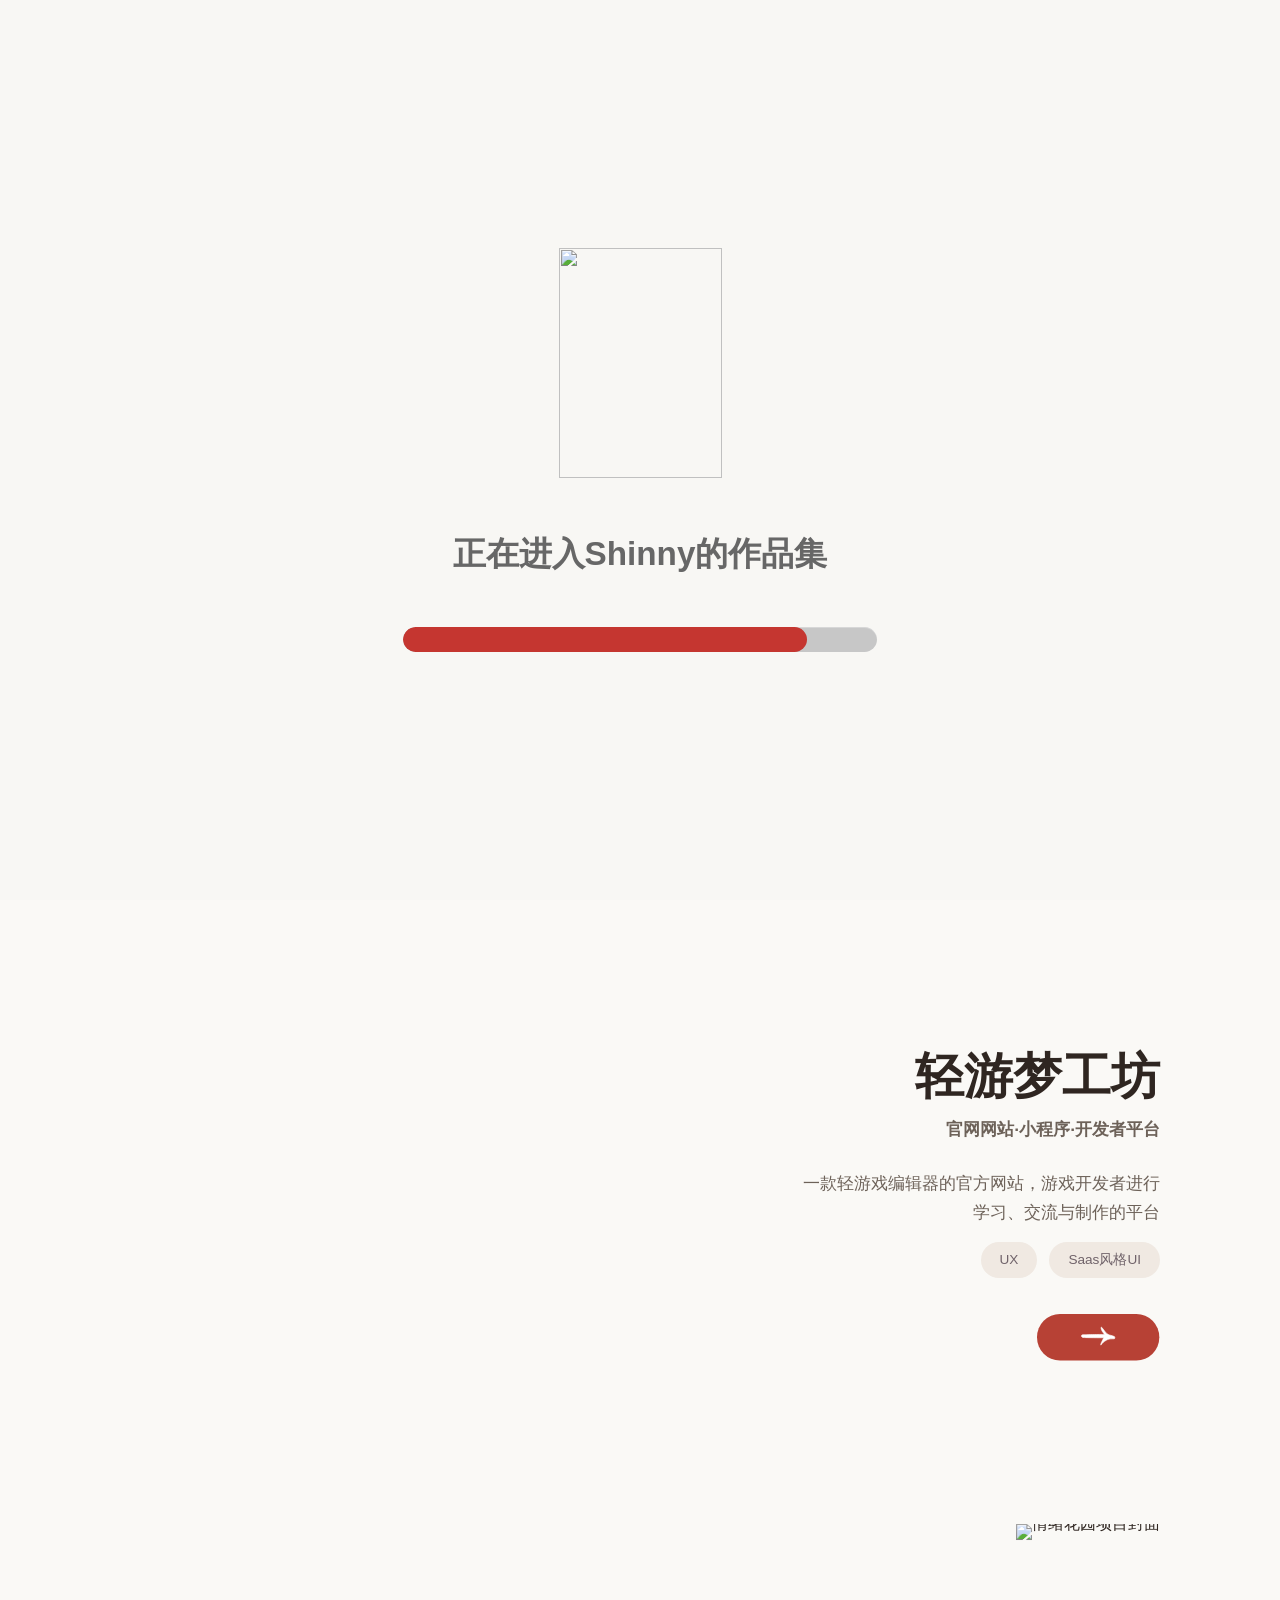
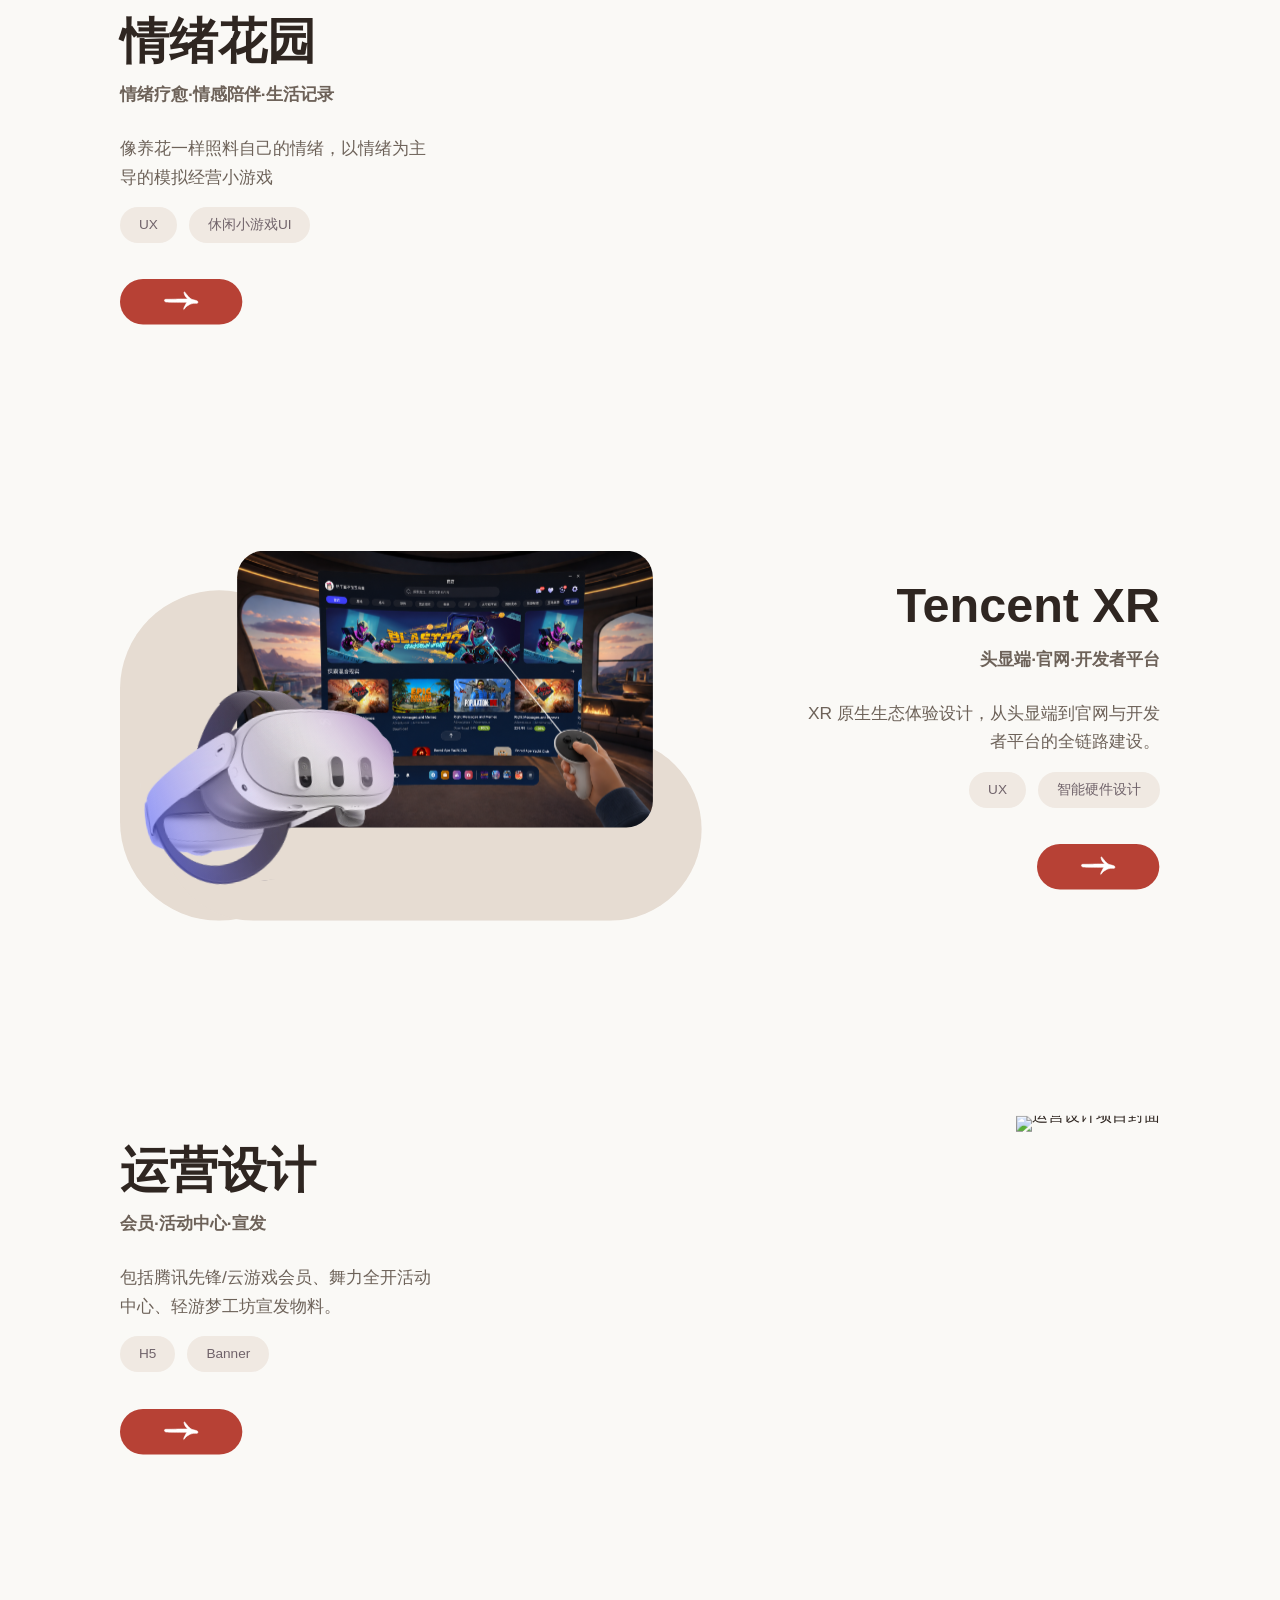
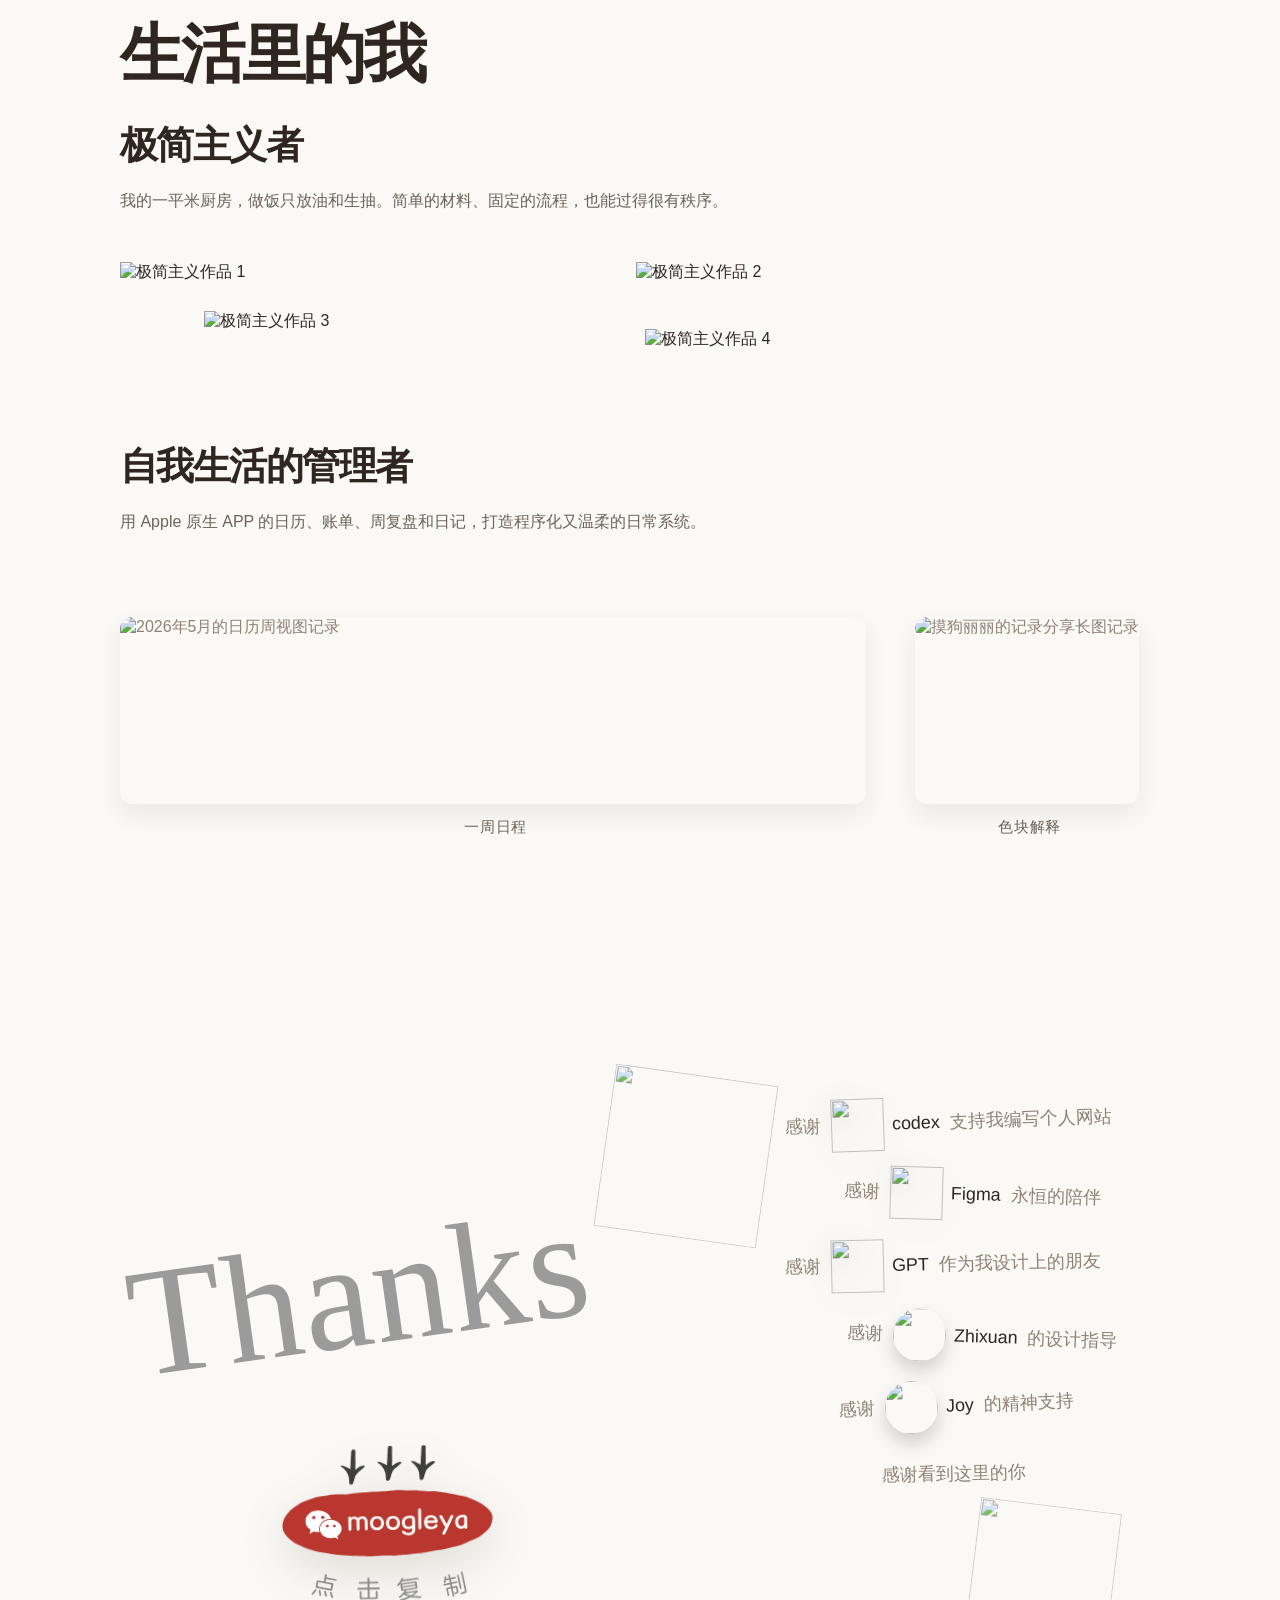
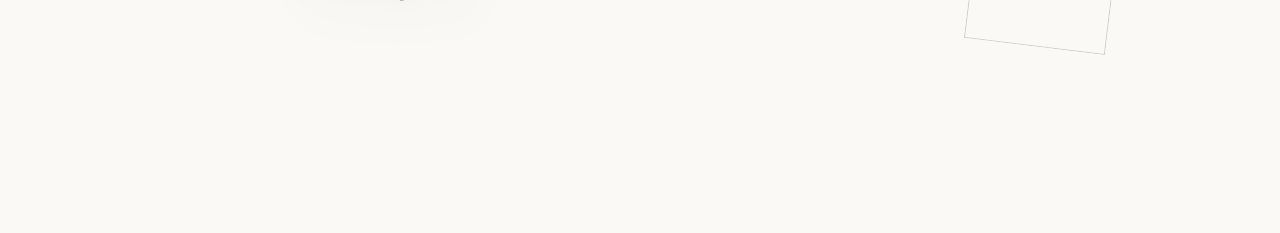
==== commit 62830cc0: "Update portfolio v2 visuals" ====
--- a/index.html
+++ b/index.html
@@ -5,7 +5,7 @@
     <meta name="viewport" content="width=device-width, initial-scale=1.0" />
     <title>Shinny的作品集</title>
     <link rel="icon" type="image/svg+xml" href="./assets/brand/favicon.svg" />
-    <link rel="stylesheet" href="./styles.css?v=20260713-work1-cover-align" />
+    <link rel="stylesheet" href="./styles.css?v=20260713-acknowledgement-layout-1" />
   </head>
   <body>
     <div
@@ -269,17 +269,15 @@
 
         <section id="projects" class="section projects" data-section="projects" aria-label="我的作品">
           <div class="projects-showcase reveal">
-            <a
+            <div
               class="project-panel project-panel-cover project-panel-cover-qingyou"
-              href="./qingyou-detail.html"
-              aria-label="查看轻游梦工坊项目详情"
             >
               <img src="./assets/projects/project-qingyou-cover-v2.svg?v=20260713" alt="轻游梦工坊项目封面" loading="lazy" decoding="async" />
-            </a>
+            </div>
 
             <article class="project-panel project-panel-copy project-panel-copy-qingyou">
               <h2>轻游梦工坊</h2>
-              <p class="project-subtitle">官网网站 · 小程序 · 开发者平台</p>
+              <p class="project-subtitle">官网网站·小程序·开发者平台</p>
               <p class="project-description">一款轻游戏编辑器的官方网站，游戏开发者进行学习、交流与制作的平台</p>
               <div class="project-tags" aria-label="项目标签">
                 <span>UX</span>
@@ -293,7 +291,7 @@
 
             <article class="project-panel project-panel-copy project-panel-copy-emotion">
               <h2>情绪花园</h2>
-              <p class="project-subtitle">情绪疗愈 · 情感陪伴 · 生活记录</p>
+              <p class="project-subtitle">情绪疗愈·情感陪伴·生活记录</p>
               <p class="project-description">像养花一样照料自己的情绪，以情绪为主导的模拟经营小游戏</p>
               <div class="project-tags" aria-label="项目标签">
                 <span>UX</span>
@@ -305,25 +303,21 @@
               </a>
             </article>
 
-            <a
+            <div
               class="project-panel project-panel-cover project-panel-cover-emotion"
-              href="./emotion-garden-detail.html"
-              aria-label="查看情绪花园项目详情"
             >
-              <img src="./assets/projects/project-emotion-cover.svg" alt="情绪花园项目封面" loading="lazy" decoding="async" />
-            </a>
-
-            <a
+              <img src="./assets/projects/project-emotion-cover-v2.svg?v=20260713-cover2-float-blur" alt="情绪花园项目封面" loading="lazy" decoding="async" />
+            </div>
+
+            <div
               class="project-panel project-panel-cover project-panel-cover-xr"
-              href="./tencent-xr-detail.html"
-              aria-label="查看Tencent XR项目详情"
             >
               <img src="./assets/projects/project-xr-cover.svg" alt="Tencent XR项目封面" loading="lazy" decoding="async" />
-            </a>
+            </div>
 
             <article class="project-panel project-panel-copy project-panel-copy-xr">
               <h2>Tencent XR</h2>
-              <p class="project-subtitle">头显端 · 官网 · 开发者平台</p>
+              <p class="project-subtitle">头显端·官网·开发者平台</p>
               <p class="project-description">XR 原生生态体验设计，从头显端到官网与开发者平台的全链路建设。</p>
               <div class="project-tags" aria-label="项目标签">
                 <span>UX</span>
@@ -337,7 +331,7 @@
 
             <article class="project-panel project-panel-copy project-panel-copy-work4">
               <h2>运营设计</h2>
-              <p class="project-subtitle">会员 · 活动中心 · 宣发</p>
+              <p class="project-subtitle">会员·活动中心·宣发</p>
               <p class="project-description">包括腾讯先锋/云游戏会员、舞力全开活动中心、轻游梦工坊宣发物料。</p>
               <div class="project-tags" aria-label="项目标签">
                 <span>H5</span>
@@ -349,13 +343,11 @@
               </a>
             </article>
 
-            <a
+            <div
               class="project-panel project-panel-cover project-panel-cover-work4"
-              href="./work4-detail.html"
-              aria-label="查看运营设计项目详情"
             >
               <img src="./assets/projects/project-work4-cover.svg?v=20260713" alt="运营设计项目封面" loading="lazy" decoding="async" />
-            </a>
+            </div>
           </div>
         </section>
 
@@ -485,20 +477,10 @@
                     alt=""
                     class="acknowledgement-doodle acknowledgement-doodle-left"
                   />
-                  <img
-                    src="./assets/acknowledgement/fingers-crossed.svg"
-                    alt=""
-                    class="acknowledgement-doodle acknowledgement-doodle-right"
-                  />
-                  <img
-                    src="./assets/acknowledgement/xiaohongshu-stats.svg"
-                    alt=""
-                    class="acknowledgement-xhs-stats"
-                  />
                   <button
                     type="button"
                     class="acknowledgement-wx-copy"
-                    data-copy-text="mooglelya"
+                    data-copy-text="moogleya"
                     aria-label="添加微信，复制微信号"
                   >
                     <img src="./assets/acknowledgement/wx.svg" alt="" aria-hidden="true" />
@@ -547,9 +529,11 @@
                   <span>的精神支持</span>
                 </p>
                 <p class="acknowledgement-line acknowledgement-line-8 acknowledgement-line-last">感谢看到这里的你</p>
-                <div class="acknowledgement-closing-mark" aria-hidden="true">
-                  <img src="./assets/acknowledgement/underline-squiggle.svg" alt="" class="acknowledgement-closing-squiggle" />
-                </div>
+                <img
+                  src="./assets/acknowledgement/fingers-crossed.svg"
+                  alt=""
+                  class="acknowledgement-doodle acknowledgement-doodle-right"
+                />
               </div>
             </article>
           </div>
@@ -559,6 +543,6 @@
     </div>
 
     <div class="copy-toast" role="status" aria-live="polite" aria-atomic="true">复制成功</div>
-    <script src="./script.js?v=20260622-wechat"></script>
+    <script src="./script.js?v=20260713-click-effect-nav-size-3"></script>
   </body>
 </html>
--- a/styles.css
+++ b/styles.css
@@ -1,3 +1,13 @@
+@font-face {
+  font-family: "FZLanTingYuanGBK-regular";
+  src: local("FZLanTingYuanGBK Regular"), local("FZLanTingYuanGBK-Regular"),
+    local("FZLanTingYuanGBKRegular"), local("FZLanTingYuanS-R-GB"),
+    url("./assets/fonts/FZLanTingYuanGBK-Regular.ttf") format("truetype");
+  font-weight: 400;
+  font-style: normal;
+  font-display: swap;
+}
+
 @font-face {
   font-family: "FZLanTingYuanGBK";
   src: local("FZLanTingYuanGBK SemiBold"), local("FZLanTingYuanGBK-SemiBold"),
@@ -541,12 +551,13 @@
 }
 
 .projects {
-  width: min(calc(100% - var(--page-gutter)), 1680px);
-  max-width: 1680px;
+  width: min(calc(100% - var(--page-gutter)), var(--max-width));
+  max-width: var(--max-width);
   padding-top: 28px;
   padding-bottom: 20px;
   background: transparent;
-  --projects-content-line-offset: clamp(0px, calc((100vw - var(--page-gutter) - var(--max-width)) / 2), 320px);
+  --projects-content-line-offset: 0px;
+  --project-copy-mobile-max: 560px;
 }
 
 .visually-hidden {
@@ -567,7 +578,7 @@
   grid-template-columns: minmax(0, 1.02fr) minmax(340px, 0.98fr);
   align-items: center;
   column-gap: clamp(40px, 4.8vw, 92px);
-  row-gap: clamp(56px, 4.5vw, 88px);
+  row-gap: clamp(256px, 14vw, 304px);
   padding: clamp(12px, 2vw, 24px) 0 clamp(48px, 4.5vw, 88px);
 }
 
@@ -580,8 +591,11 @@
   align-items: center;
   justify-content: center;
   min-height: clamp(280px, 20vw, 440px);
-  text-decoration: none;
   transition: transform 220ms ease;
+}
+
+.project-panel-cover:hover {
+  transform: translateY(-4px);
 }
 
 .project-panel-cover::before,
@@ -592,12 +606,6 @@
   z-index: 0;
 }
 
-.project-panel-cover:hover,
-.project-panel-cover:focus-visible {
-  transform: translateY(-4px);
-}
-
-.project-panel-cover:focus-visible,
 .project-action:focus-visible {
   outline: 3px solid rgba(185, 55, 46, 0.42);
   outline-offset: 6px;
@@ -626,26 +634,45 @@
   width: min(90%, 793.8px);
   aspect-ratio: 882 / 867;
   object-fit: contain;
+  transform: translate(var(--projects-content-line-offset), clamp(-34px, -2.2vw, -18px));
+}
+
+@media (min-width: 1500px) {
+  .project-panel-cover-qingyou img {
+    width: min(82%, 700px);
+  }
+}
+
+@media (min-width: 1800px) {
+  .project-panel-cover-qingyou img {
+    width: min(74%, 600px);
+  }
 }
 
 .project-panel-cover-emotion {
+  justify-content: flex-end;
   padding: clamp(18px, 2vw, 30px) 0;
 }
 
 .project-panel-cover-emotion::before {
-  width: 520px;
-  aspect-ratio: 1 / 1;
-  left: 50%;
-  bottom: 7%;
-  transform: translateX(-50%);
-  border-radius: 50%;
+  display: none;
 }
 
 .project-panel-cover-emotion img {
-  max-width: min(78%, 360px);
+  width: min(78%, 616px);
+  max-width: 100%;
+  margin-left: auto;
+  transform: translateX(calc(var(--projects-content-line-offset) * -1));
+}
+
+@media (min-width: 861px) {
+  .project-panel-cover-emotion img {
+    width: min(78%, clamp(430px, 34.5vw, 520px));
+  }
 }
 
 .project-panel-cover-xr {
+  justify-content: flex-start;
   padding: clamp(18px, 2vw, 30px) 0;
   min-height: clamp(320px, 22vw, 500px);
 }
@@ -660,13 +687,14 @@
 
 .project-panel-cover-xr img {
   max-width: min(90%, 700px);
+  transform: translateX(var(--projects-content-line-offset));
 }
 
 .project-panel-cover-work4 {
   align-items: center;
-  justify-content: center;
+  justify-content: flex-end;
   overflow: visible;
-  padding: clamp(10px, 1.4vw, 20px) 0;
+  padding: clamp(10px, 1.4vw, 20px) var(--projects-content-line-offset) clamp(10px, 1.4vw, 20px) 0;
   min-height: clamp(300px, 23vw, 460px);
 }
 
@@ -676,14 +704,63 @@
 }
 
 .project-panel-cover-work4 img {
-  width: min(100%, 820px);
+  width: min(110%, 946px);
   max-width: 100%;
   min-width: 0;
   height: auto;
+  margin-left: auto;
+}
+
+@media (min-width: 861px) {
+  .projects-showcase {
+    align-items: stretch;
+  }
+
+  .project-panel-cover {
+    --project-cover-visual-scale: 1.2;
+    min-height: 0;
+    height: 100%;
+  }
+
+  .project-panel-cover img {
+    position: absolute;
+    top: 50%;
+    width: auto;
+    height: calc(100% * var(--project-cover-visual-scale, 1));
+    max-width: none;
+    max-height: none;
+    object-fit: contain;
+  }
+
+  .project-panel-cover-qingyou img,
+  .project-panel-cover-xr img {
+    left: 0;
+    transform: translateY(var(--project-cover-y-translate, -50%));
+  }
+
+  .project-panel-cover-emotion img,
+  .project-panel-cover-work4 img {
+    right: 0;
+    margin-left: 0;
+    transform: translateY(var(--project-cover-y-translate, -50%));
+  }
+
+  .project-panel-cover-emotion {
+    --project-cover-visual-scale: 1.6;
+  }
+
+  .project-panel-cover-qingyou {
+    --project-cover-visual-scale: 2.024;
+    --project-cover-y-translate: -54.44%;
+  }
+
+  .project-panel-cover-qingyou img {
+    clip-path: inset(24.8% 0 15.9% 0);
+  }
 }
 
 .project-panel-copy {
-  color: #777987;
+  color: var(--muted);
 }
 
 .project-panel-copy-qingyou,
@@ -760,33 +837,35 @@
 }
 
 .project-panel-copy h2 {
-  margin: 0 0 clamp(18px, 2vw, 30px);
-  color: #3e3e4f;
-  font-size: clamp(2.76rem, 3.25vw, 3.9rem);
+  margin: 0 0 17.6px;
+  color: var(--ink);
+  font-size: 3.036rem;
   font-weight: 800;
   line-height: 1;
 }
 
 .project-subtitle {
   margin: 0;
-  color: #777987;
-  font-size: clamp(1.08rem, 1.08vw, 1.42rem);
+  color: var(--muted);
+  font-size: 1.089rem;
   font-weight: 700;
   line-height: 1.35;
 }
 
 .project-description {
-  margin: clamp(22px, 2.4vw, 34px) 0 0;
-  color: #777987;
-  font-size: clamp(0.99rem, 0.98vw, 1.22rem);
-  font-weight: 700;
+  margin: 27.5px 0 0;
+  color: var(--muted);
+  font-family: "FZLanTingYuanGBK-regular", var(--font-main);
+  font-size: 1.089rem;
+  font-weight: 400;
+  font-synthesis-weight: none;
   line-height: 1.65;
 }
 
 .project-action {
   display: inline-block;
-  width: clamp(112px, 6vw, 132px);
-  margin-top: clamp(30px, 3.2vw, 46px);
+  width: clamp(123.2px, 6.6vw, 145.2px);
+  margin-top: 36.3px;
   text-decoration: none;
   line-height: 0;
   transition: transform 180ms ease;
@@ -839,12 +918,16 @@
 }
 
 .project-tags > span {
-  font-size: 16.1px;
+  font-size: 17.71px;
 }
 
 .projects .project-tags {
   gap: 12px;
-  margin-top: 18px;
+  margin-top: 15.4px;
+}
+
+.projects .project-tags > span {
+  padding: 7.7px 15.4px;
 }
 
 .project-panel-copy-qingyou .project-tags,
@@ -871,7 +954,7 @@
   background: #f0e9e2;
   color: #70636a;
   font-family: inherit;
-  font-size: clamp(0.85rem, 1.02vw, 1.06rem);
+  font-size: 0.85rem;
   font-weight: 500;
   line-height: 1;
   white-space: nowrap;
@@ -1407,9 +1490,10 @@
 }
 
 .about-rabbit-scene {
+  --about-rabbit-shift-x: clamp(44px, 4vw, 68px);
   position: absolute;
   top: 54px;
-  right: calc(50% - 50vw);
+  right: calc(50% - 50vw - var(--about-rabbit-shift-x));
   width: clamp(350px, 23vw, 470px);
   aspect-ratio: 335 / 310;
   max-width: none;
@@ -1698,8 +1782,8 @@
 
 @media (max-width: 900px) {
   .about-rabbit-scene {
+    --about-rabbit-shift-x: clamp(24px, 5vw, 42px);
     top: 54px;
-    right: calc(50% - 50vw);
     width: clamp(230px, 38vw, 340px);
     opacity: 0.72;
   }
@@ -2019,6 +2103,7 @@
 }
 
 .acknowledgements-body {
+  position: relative;
   display: grid;
   justify-items: center;
   gap: 18px;
@@ -2029,8 +2114,8 @@
   position: absolute;
   z-index: 1;
   display: inline-block;
-  top: 118px;
-  left: 34px;
+  top: 232px;
+  left: 7px;
   margin: 0;
   transform: rotate(-8deg);
   color: #9b9b9b;
@@ -2050,25 +2135,12 @@
   pointer-events: none;
 }
 
-.acknowledgement-xhs-stats {
-  position: absolute;
-  display: block;
-  z-index: 1;
-  left: 430px;
-  bottom: 46px;
-  width: 362px;
-  height: auto;
-  transform: rotate(-3deg);
-  filter: drop-shadow(0 14px 22px rgba(79, 52, 38, 0.14));
-  pointer-events: none;
-}
-
 .acknowledgement-wx-copy {
   position: absolute;
   z-index: 2;
   display: block;
-  left: 88px;
-  bottom: 86px;
+  left: 154px;
+  bottom: 138px;
   width: 228px;
   padding: 0;
   border: 0;
@@ -2098,8 +2170,8 @@
 }
 
 .acknowledgement-doodle-left {
-  top: 36px;
-  right: 8px;
+  top: 82px;
+  right: -128px;
   left: auto;
   width: 164px;
   height: 164px;
@@ -2108,10 +2180,14 @@
 }
 
 .acknowledgement-doodle-right {
-  top: 356px;
-  left: 346px;
-  width: 232px;
-  height: 232px;
+  position: relative;
+  justify-self: end;
+  top: auto;
+  left: auto;
+  width: 142px;
+  height: 142px;
+  margin-top: -4px;
+  margin-right: clamp(4px, 3.6vw, 58px);
   transform: rotate(7deg);
   opacity: 0.78;
 }
@@ -2220,20 +2296,6 @@
   box-shadow: 0 10px 18px rgba(79, 52, 38, 0.18);
 }
 
-.acknowledgement-closing-mark {
-  width: min(100%, 214px);
-  margin-top: -21px;
-  transform: rotate(-2.2deg) translateX(22px);
-  opacity: 0.88;
-}
-
-.acknowledgement-closing-squiggle {
-  display: block;
-  width: 100%;
-  height: auto;
-}
-
-
 .app-badges {
   display: flex;
   align-items: center;
@@ -2362,36 +2424,29 @@
   }
 
   .acknowledgements-title {
-    top: 100px;
-    left: 18px;
+    top: 200px;
+    left: 5px;
     font-size: 7.5rem;
   }
 
   .acknowledgement-doodle-left {
     left: auto;
-    right: 8px;
-    top: 38px;
+    right: -82px;
+    top: 72px;
     width: 126px;
     height: 126px;
   }
 
   .acknowledgement-doodle-right {
-    top: 330px;
-    left: 246px;
-    width: 186px;
-    height: 186px;
+    width: 126px;
+    height: 126px;
+    margin-right: clamp(0px, 2.4vw, 32px);
   }
 
   .acknowledgement-wx-copy {
-    left: 54px;
-    bottom: 78px;
+    left: 111px;
+    bottom: 122px;
     width: 194px;
-  }
-
-  .acknowledgement-xhs-stats {
-    left: 336px;
-    bottom: 44px;
-    width: 282px;
   }
 
   .acknowledgements-body {
@@ -2415,7 +2470,7 @@
 
   .projects-showcase {
     grid-template-columns: 1fr;
-    gap: 32px;
+    gap: 64px;
     padding: 42px var(--page-gutter-mobile) 82px;
   }
 
@@ -2461,16 +2516,15 @@
 
   .project-panel-cover-emotion {
     padding: 6px 0 10px;
+    justify-content: flex-end;
   }
 
   .project-panel-cover-emotion::before {
-    width: min(78vw, 360px);
-    left: 50%;
-    bottom: 7%;
-    transform: translateX(-50%);
+    display: none;
   }
 
   .project-panel-cover-xr {
+    max-width: var(--project-copy-mobile-max);
     padding: 8px 0 10px;
     min-height: clamp(260px, 64vw, 360px);
   }
@@ -2484,7 +2538,7 @@
   }
 
   .project-panel-cover-work4 {
-    justify-content: center;
+    justify-content: flex-end;
     overflow: visible;
     padding: 4px 0 10px;
     min-height: clamp(220px, 52vw, 340px);
@@ -2496,7 +2550,7 @@
   }
 
   .project-panel-cover-work4 img {
-    width: min(100%, 888px);
+    width: min(88%, 680px);
     min-width: 0;
     max-width: 100%;
   }
@@ -2505,7 +2559,7 @@
   .project-panel-copy-emotion,
   .project-panel-copy-xr,
   .project-panel-copy-work4 {
-    max-width: 560px;
+    max-width: var(--project-copy-mobile-max);
     justify-self: center;
     width: 100%;
     text-align: left;
@@ -2516,7 +2570,7 @@
   }
 
   .project-subtitle {
-    font-size: clamp(1.1rem, 5vw, 1.5rem);
+    font-size: clamp(1rem, 4.4vw, 1.24rem);
   }
 
   .project-description {
@@ -2570,22 +2624,15 @@
   }
 
   .acknowledgements-title {
-    top: 72px;
-    left: 8px;
+    top: 150px;
+    left: 3px;
     transform: rotate(-6deg);
     font-size: 5.7rem;
   }
 
-  .acknowledgement-xhs-stats {
-    left: 182px;
-    bottom: 40px;
-    width: 210px;
-    transform: rotate(-3deg);
-  }
-
   .acknowledgement-wx-copy {
-    left: 26px;
-    bottom: 72px;
+    left: 81px;
+    bottom: 100px;
     width: 152px;
     transform: rotate(-1deg);
   }
@@ -2621,23 +2668,19 @@
     font-size: 1rem;
   }
 
-  .acknowledgement-closing-mark {
-    transform: none;
-  }
-
   .acknowledgement-doodle-left {
-    top: 22px;
-    right: 8px;
+    top: 46px;
+    right: -10px;
     left: auto;
     width: 104px;
     height: 104px;
   }
 
   .acknowledgement-doodle-right {
-    top: 274px;
-    left: 144px;
-    width: 140px;
-    height: 140px;
+    width: 106px;
+    height: 106px;
+    margin-top: -2px;
+    margin-right: 24px;
   }
 
   .topbar,
@@ -2714,8 +2757,8 @@
 
 @media (max-width: 560px) {
   .about-rabbit-scene {
+    --about-rabbit-shift-x: 22px;
     top: 50px;
-    right: calc(50% - 50vw);
     width: 210px;
     opacity: 0.46;
   }
@@ -2891,11 +2934,6 @@
     height: 45px;
   }
 
-  .acknowledgement-closing-mark {
-    width: min(74%, 210px);
-    margin-top: -15px;
-  }
-
   .tool-logo-card {
     min-height: 148px;
     padding: 16px 8px 10px;
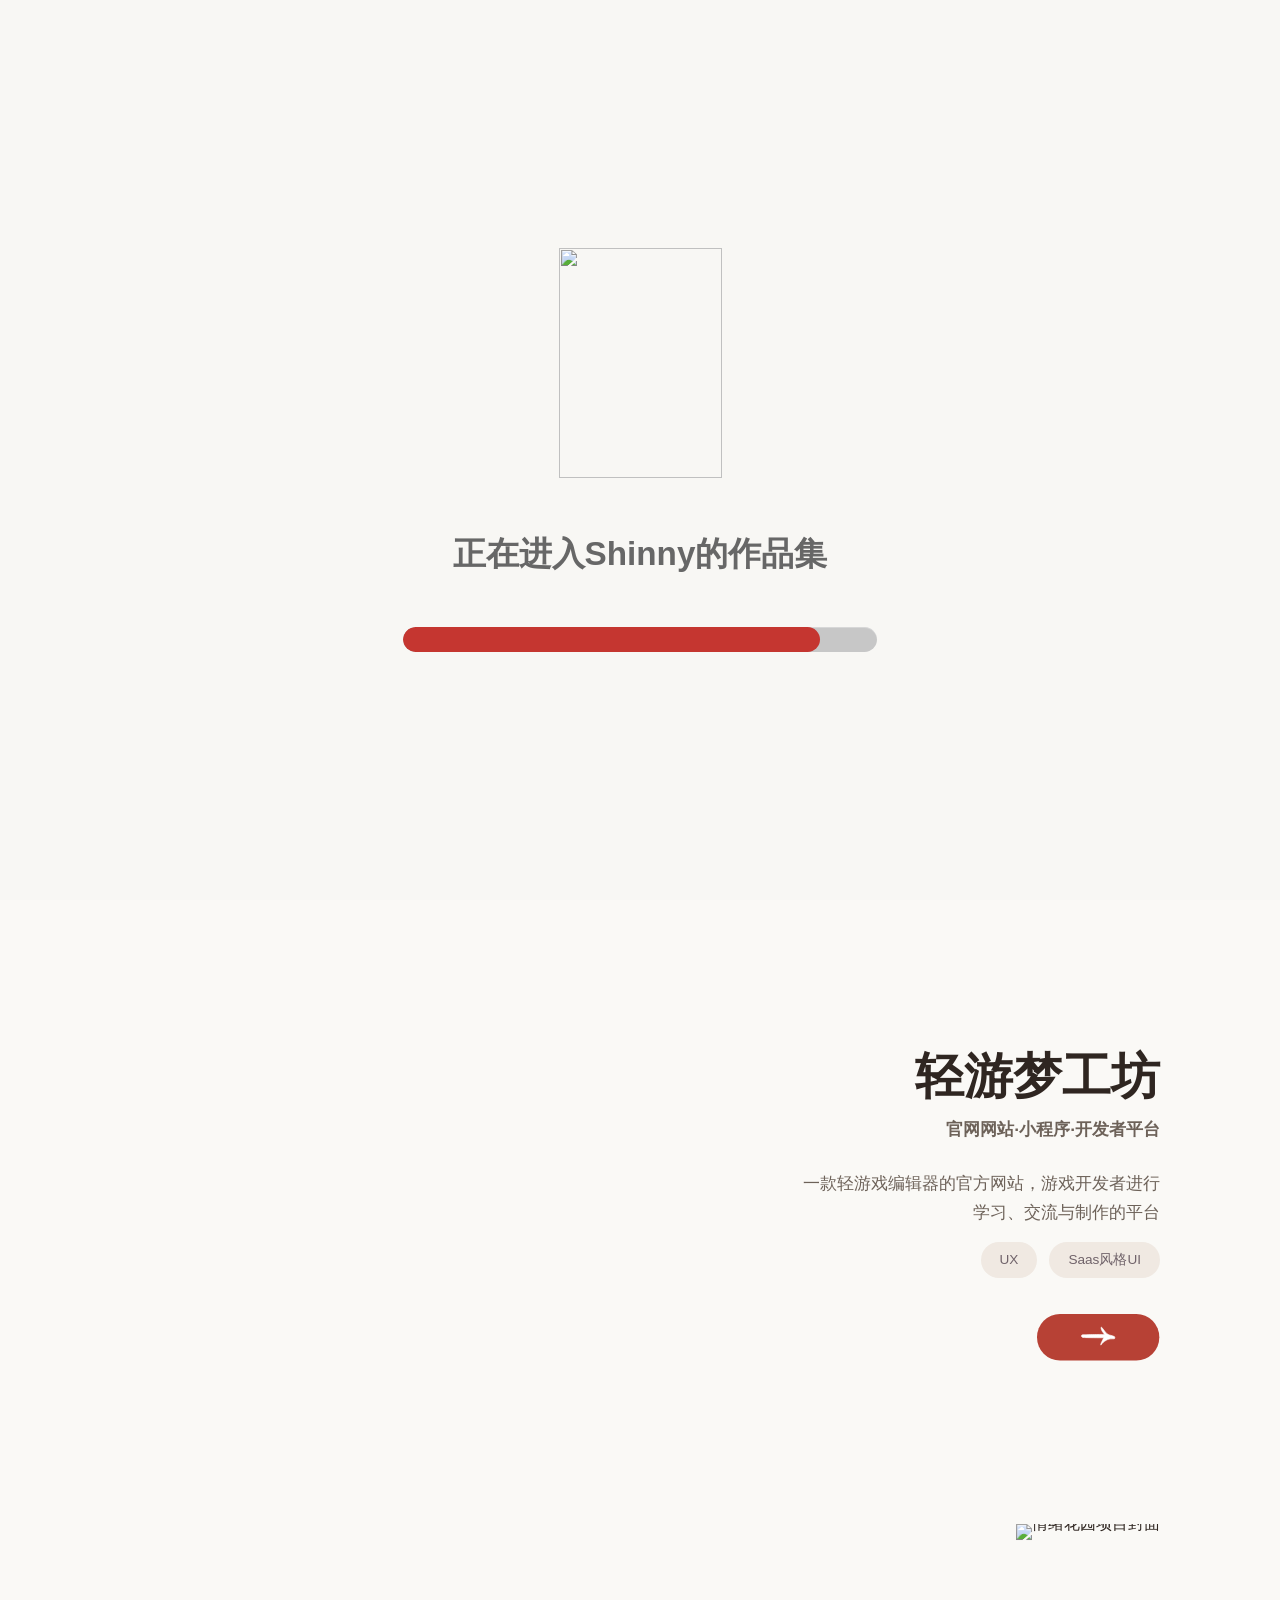
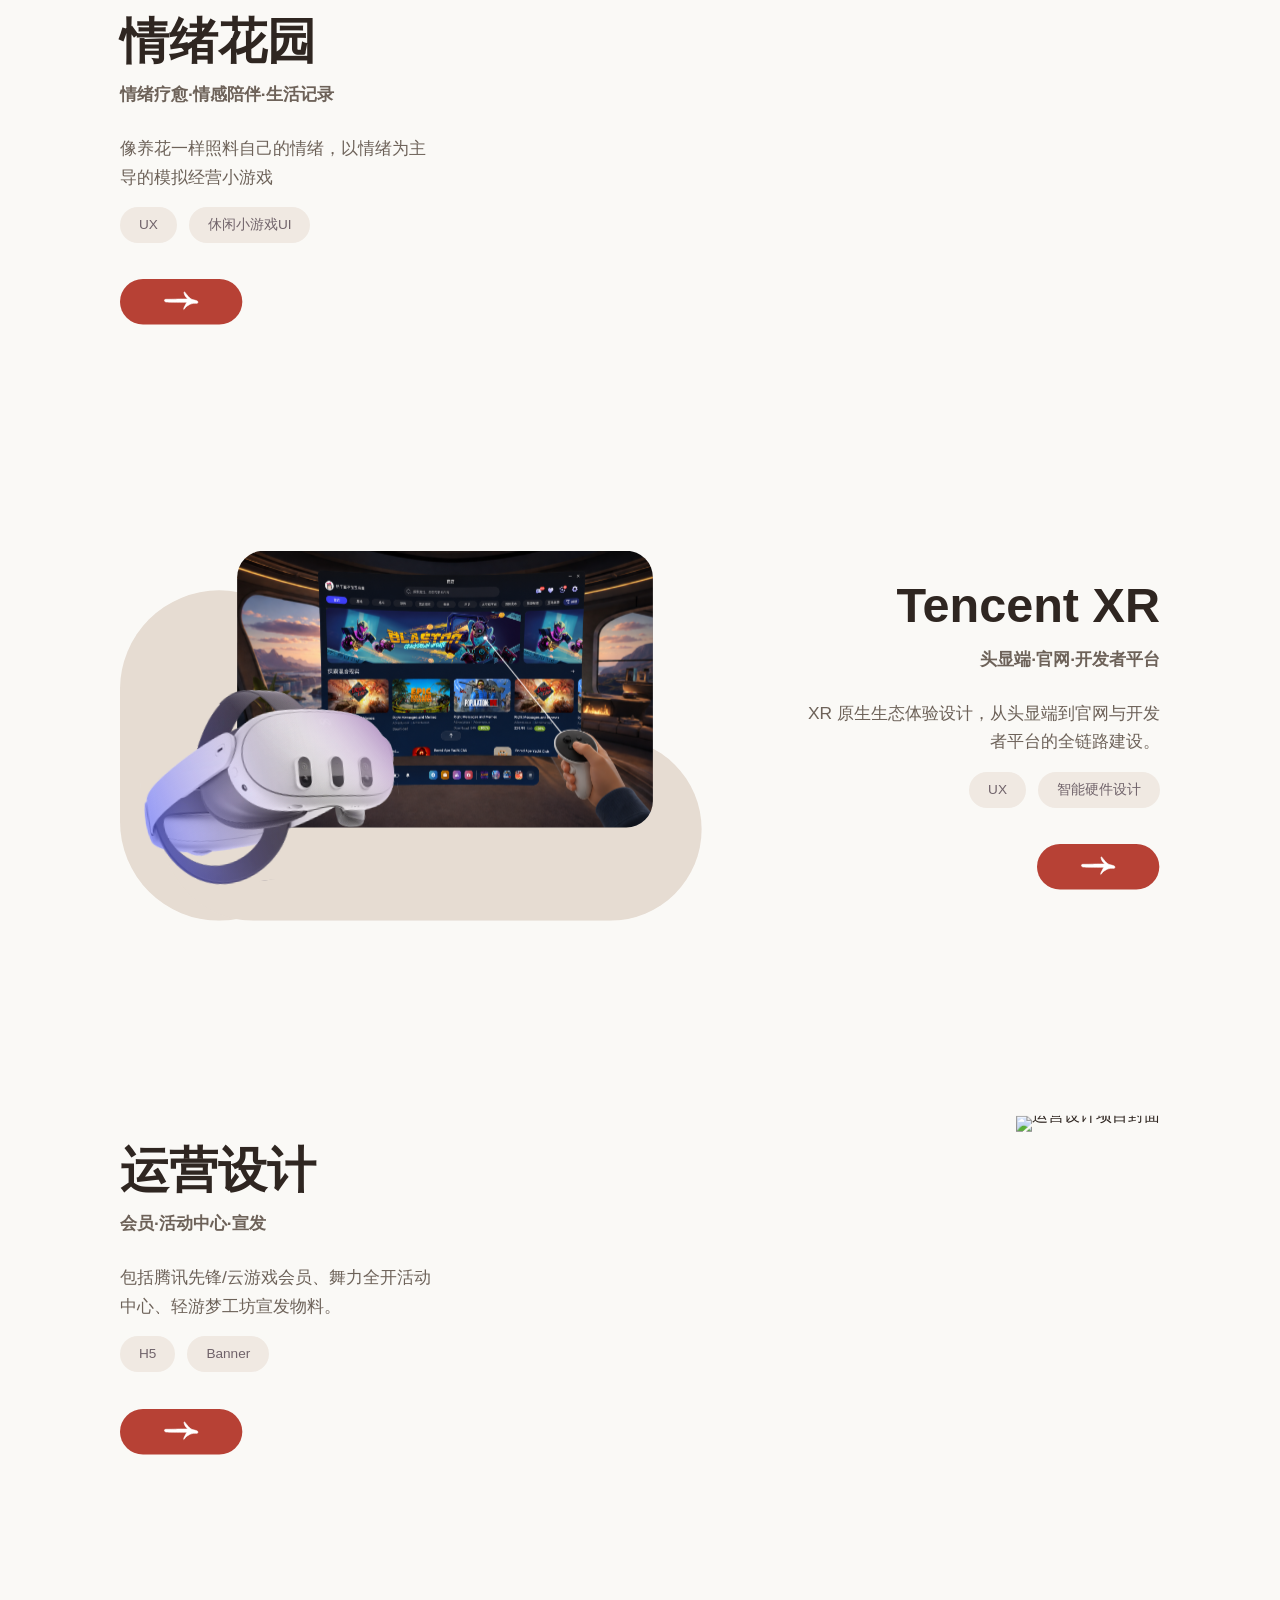
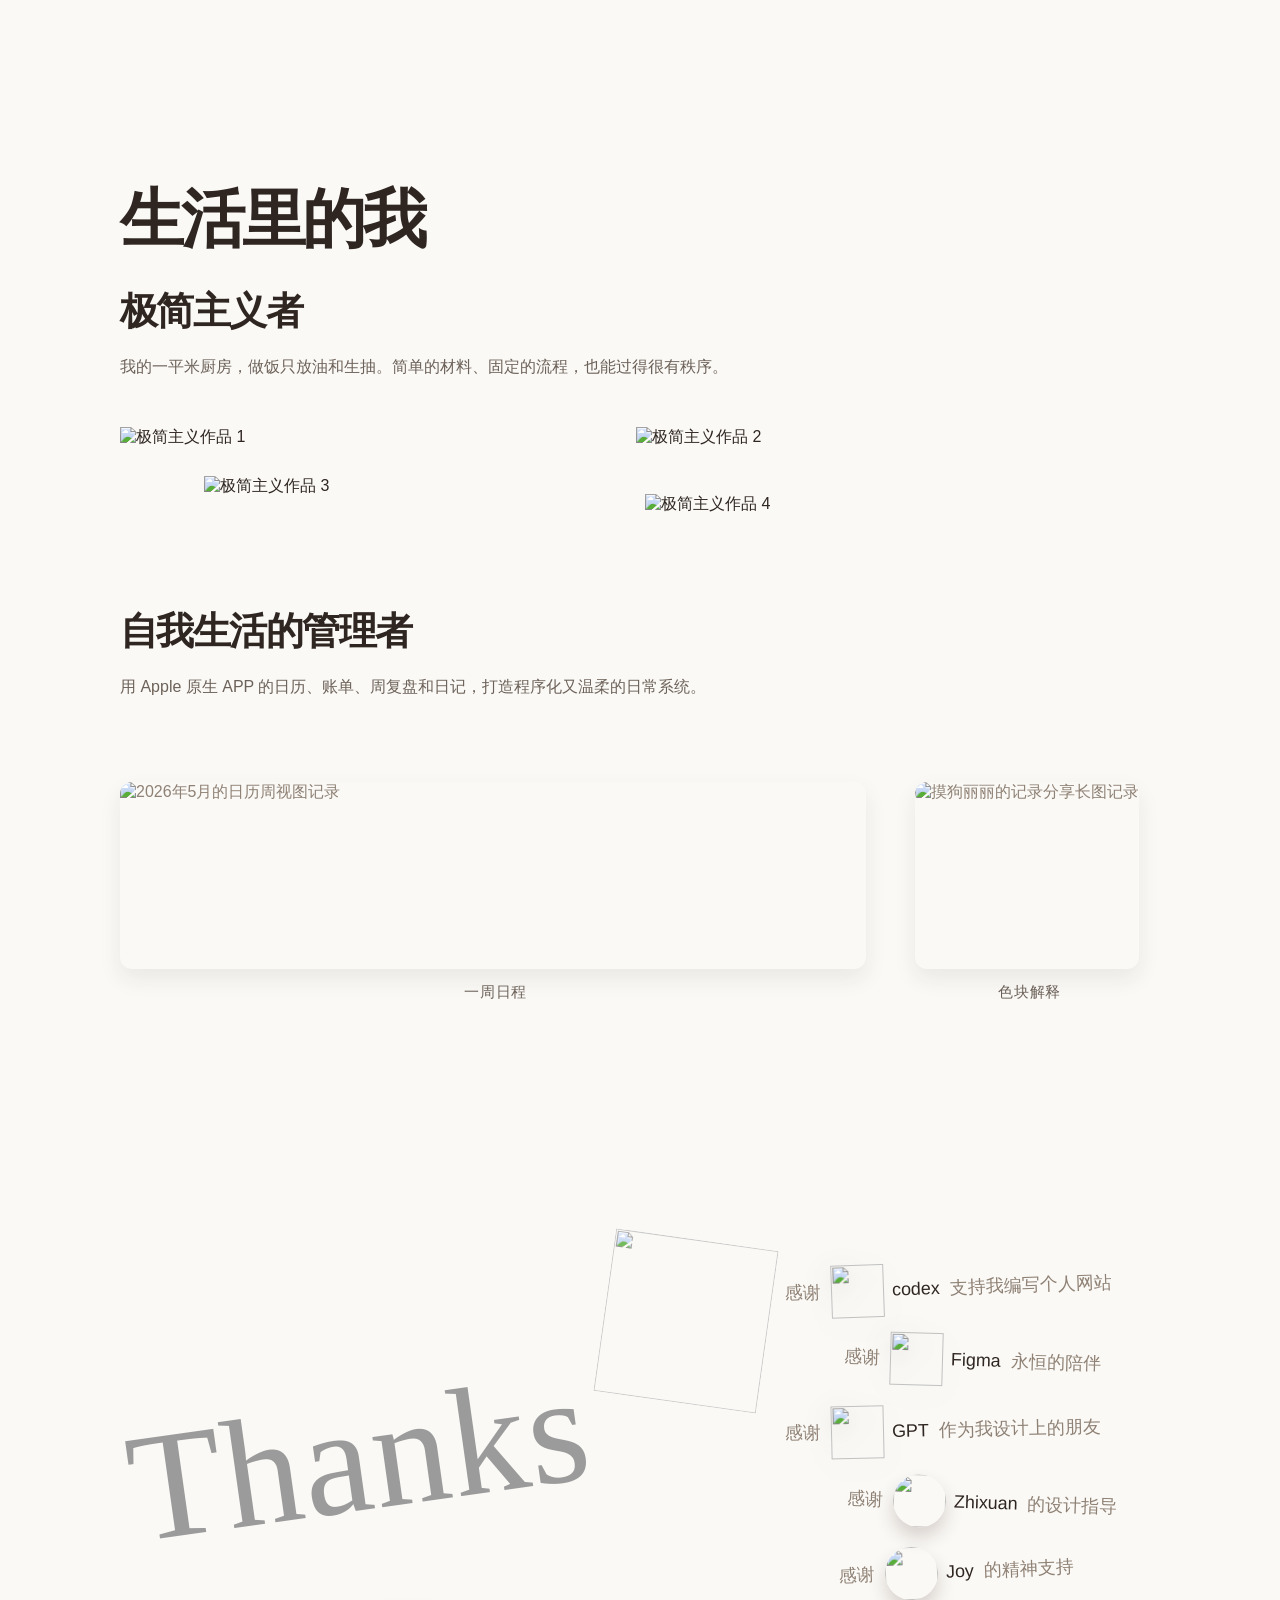
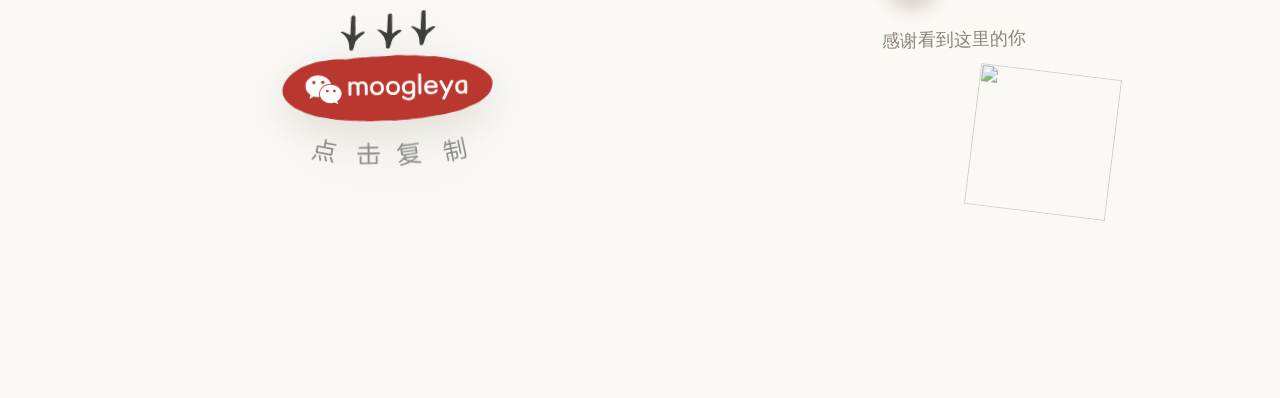
==== commit 2749edf9: "Adjust projects about spacing" ====
--- a/index.html
+++ b/index.html
@@ -5,7 +5,7 @@
     <meta name="viewport" content="width=device-width, initial-scale=1.0" />
     <title>Shinny的作品集</title>
     <link rel="icon" type="image/svg+xml" href="./assets/brand/favicon.svg" />
-    <link rel="stylesheet" href="./styles.css?v=20260713-acknowledgement-layout-1" />
+    <link rel="stylesheet" href="./styles.css?v=20260713-projects-about-spacing-1" />
   </head>
   <body>
     <div
--- a/styles.css
+++ b/styles.css
@@ -554,7 +554,7 @@
   width: min(calc(100% - var(--page-gutter)), var(--max-width));
   max-width: var(--max-width);
   padding-top: 28px;
-  padding-bottom: 20px;
+  padding-bottom: 40px;
   background: transparent;
   --projects-content-line-offset: 0px;
   --project-copy-mobile-max: 560px;
@@ -579,7 +579,7 @@
   align-items: center;
   column-gap: clamp(40px, 4.8vw, 92px);
   row-gap: clamp(256px, 14vw, 304px);
-  padding: clamp(12px, 2vw, 24px) 0 clamp(48px, 4.5vw, 88px);
+  padding: clamp(12px, 2vw, 24px) 0 clamp(96px, 9vw, 176px);
 }
 
 .project-panel {
@@ -1487,6 +1487,7 @@
 
 .about {
   position: relative;
+  padding-top: 176px;
 }
 
 .about-rabbit-scene {
@@ -2471,7 +2472,7 @@
   .projects-showcase {
     grid-template-columns: 1fr;
     gap: 64px;
-    padding: 42px var(--page-gutter-mobile) 82px;
+    padding: 42px var(--page-gutter-mobile) 164px;
   }
 
   .project-panel-copy-emotion {
@@ -2856,6 +2857,10 @@
     padding-top: 72px;
   }
 
+  .about {
+    padding-top: 144px;
+  }
+
   .hero {
     min-height: unset;
   }
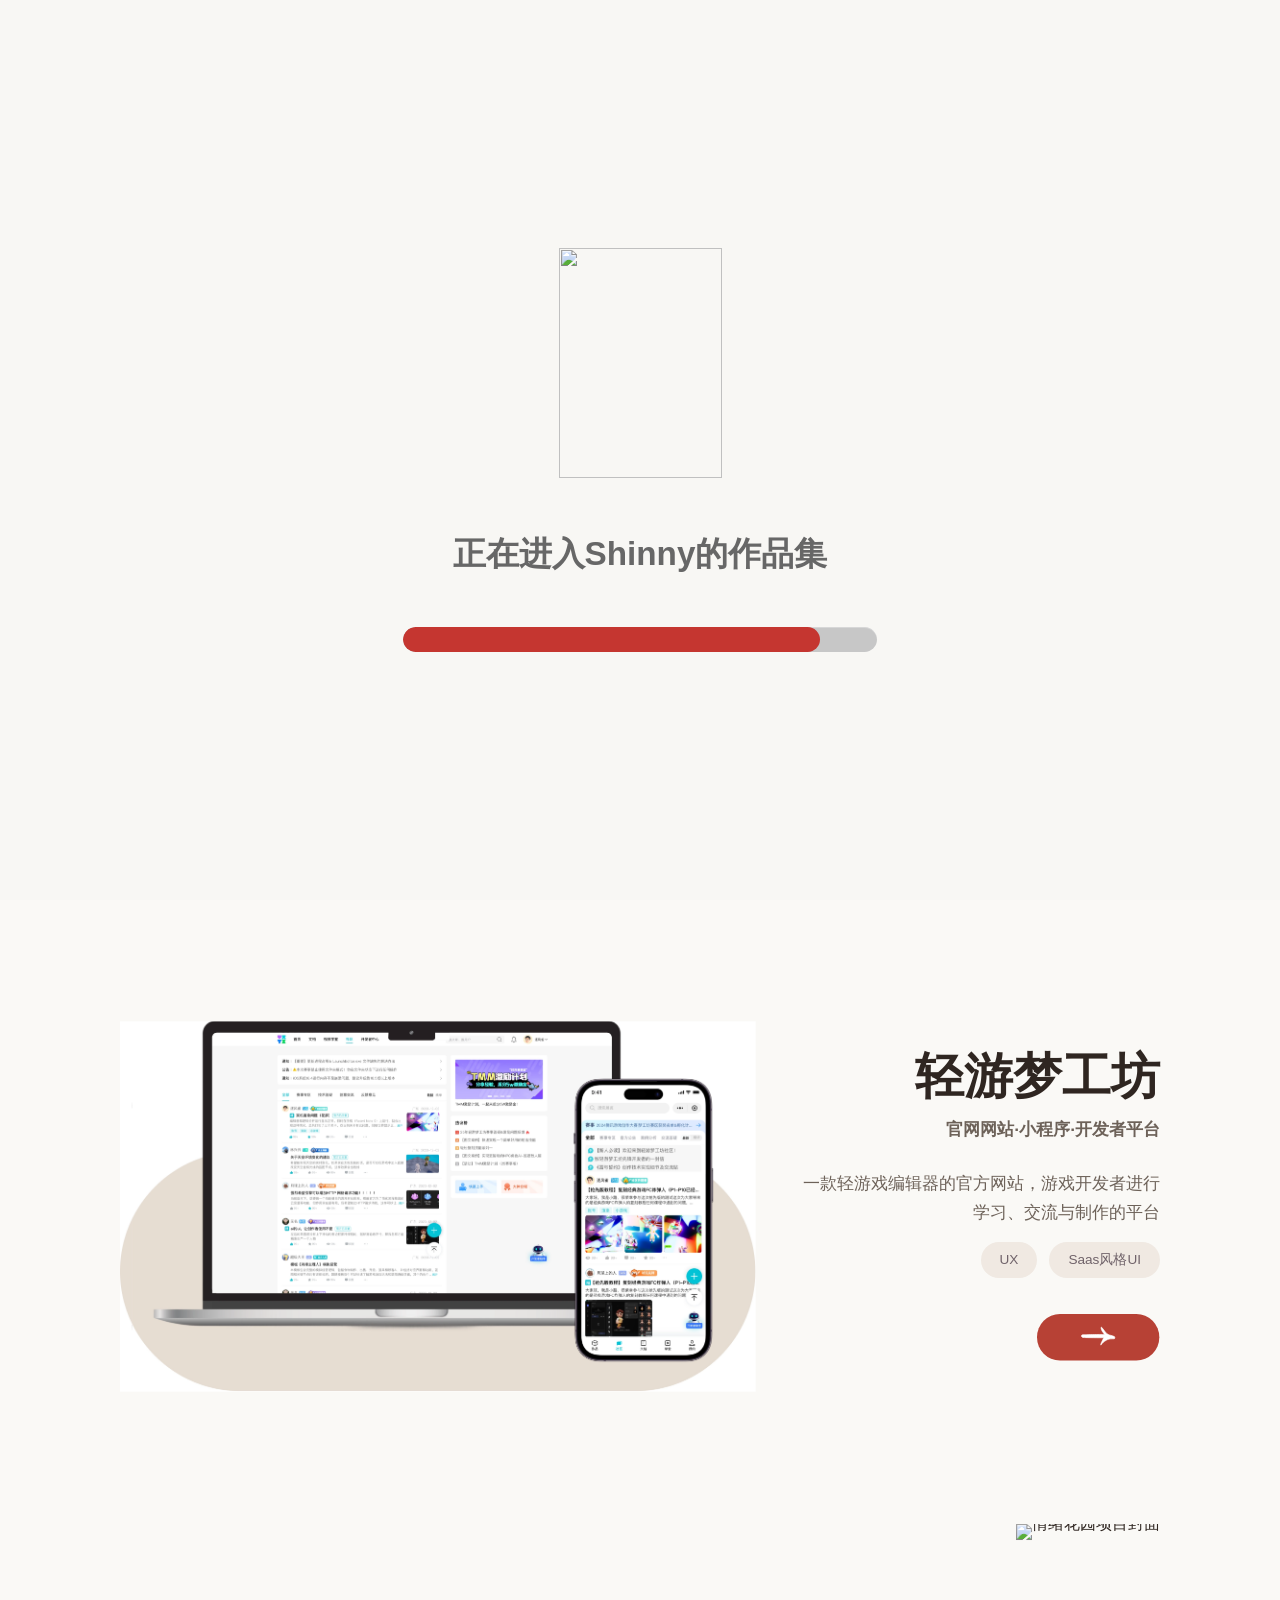
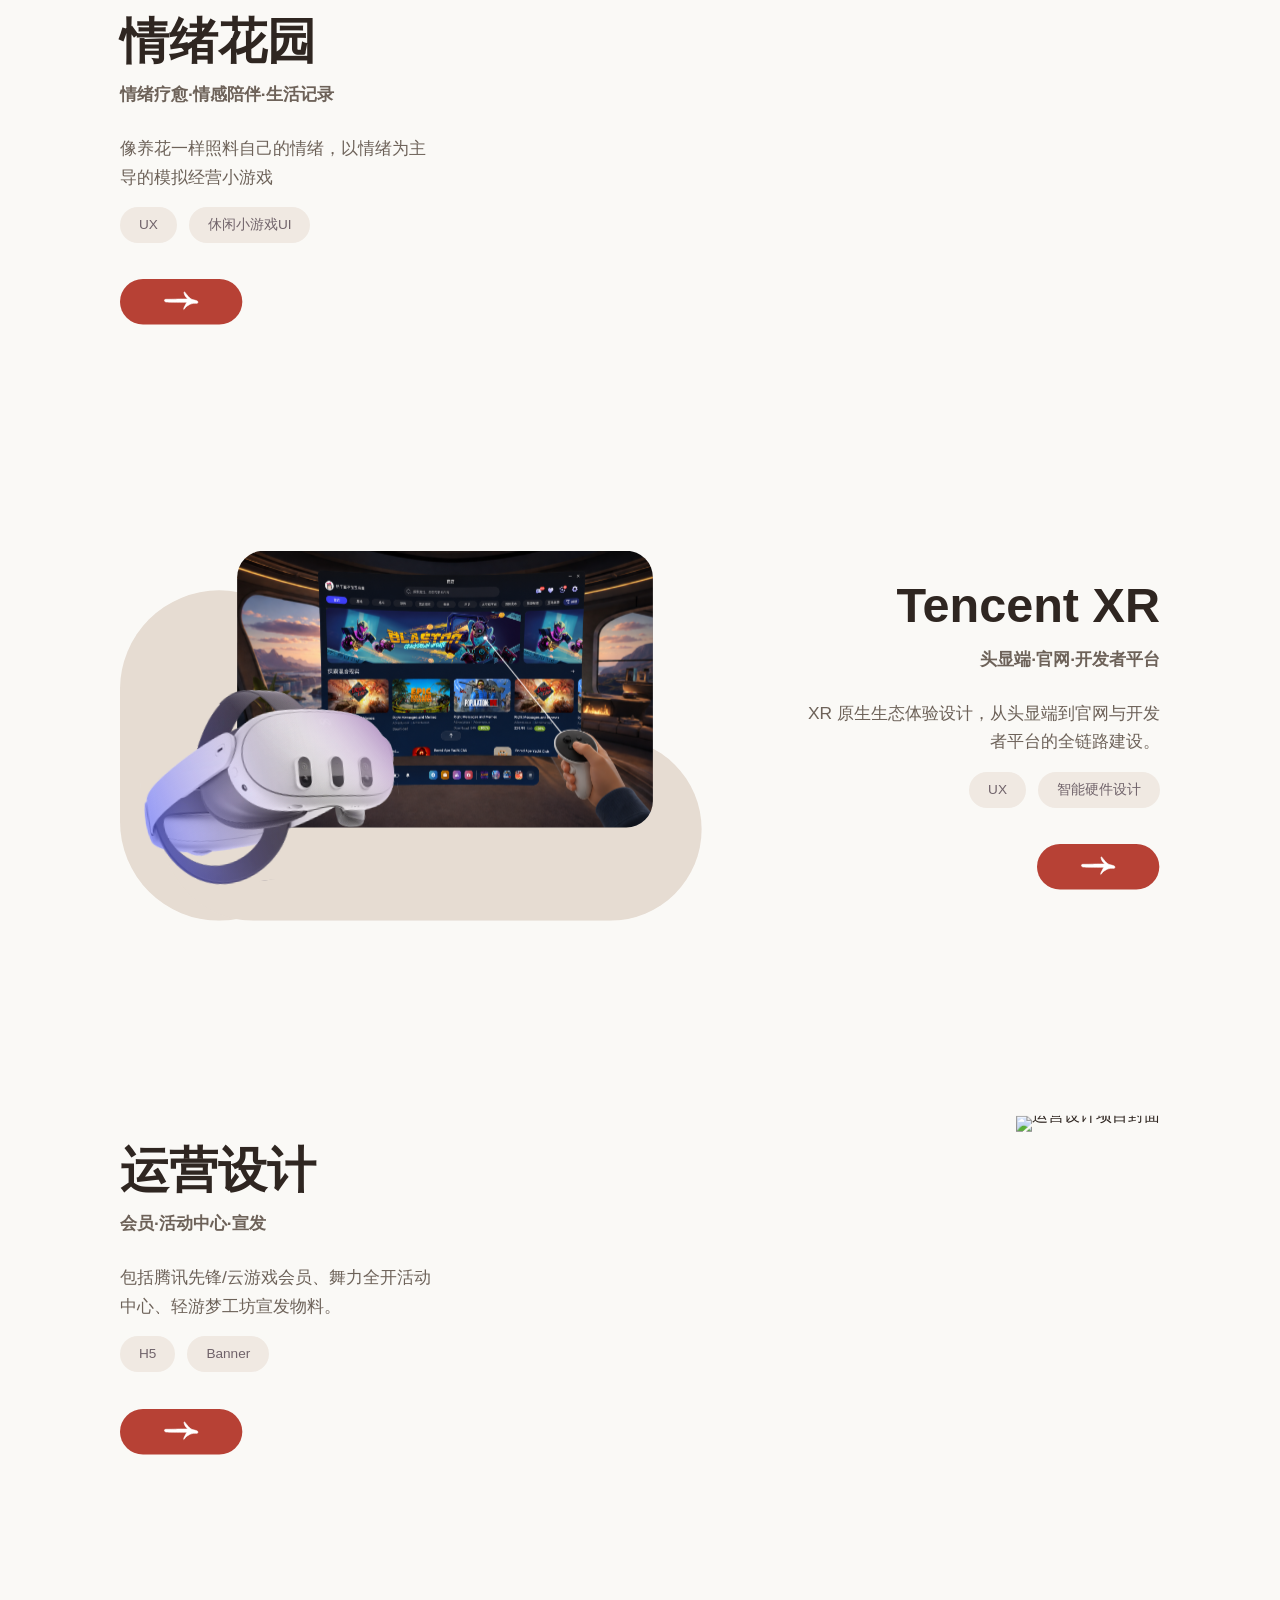
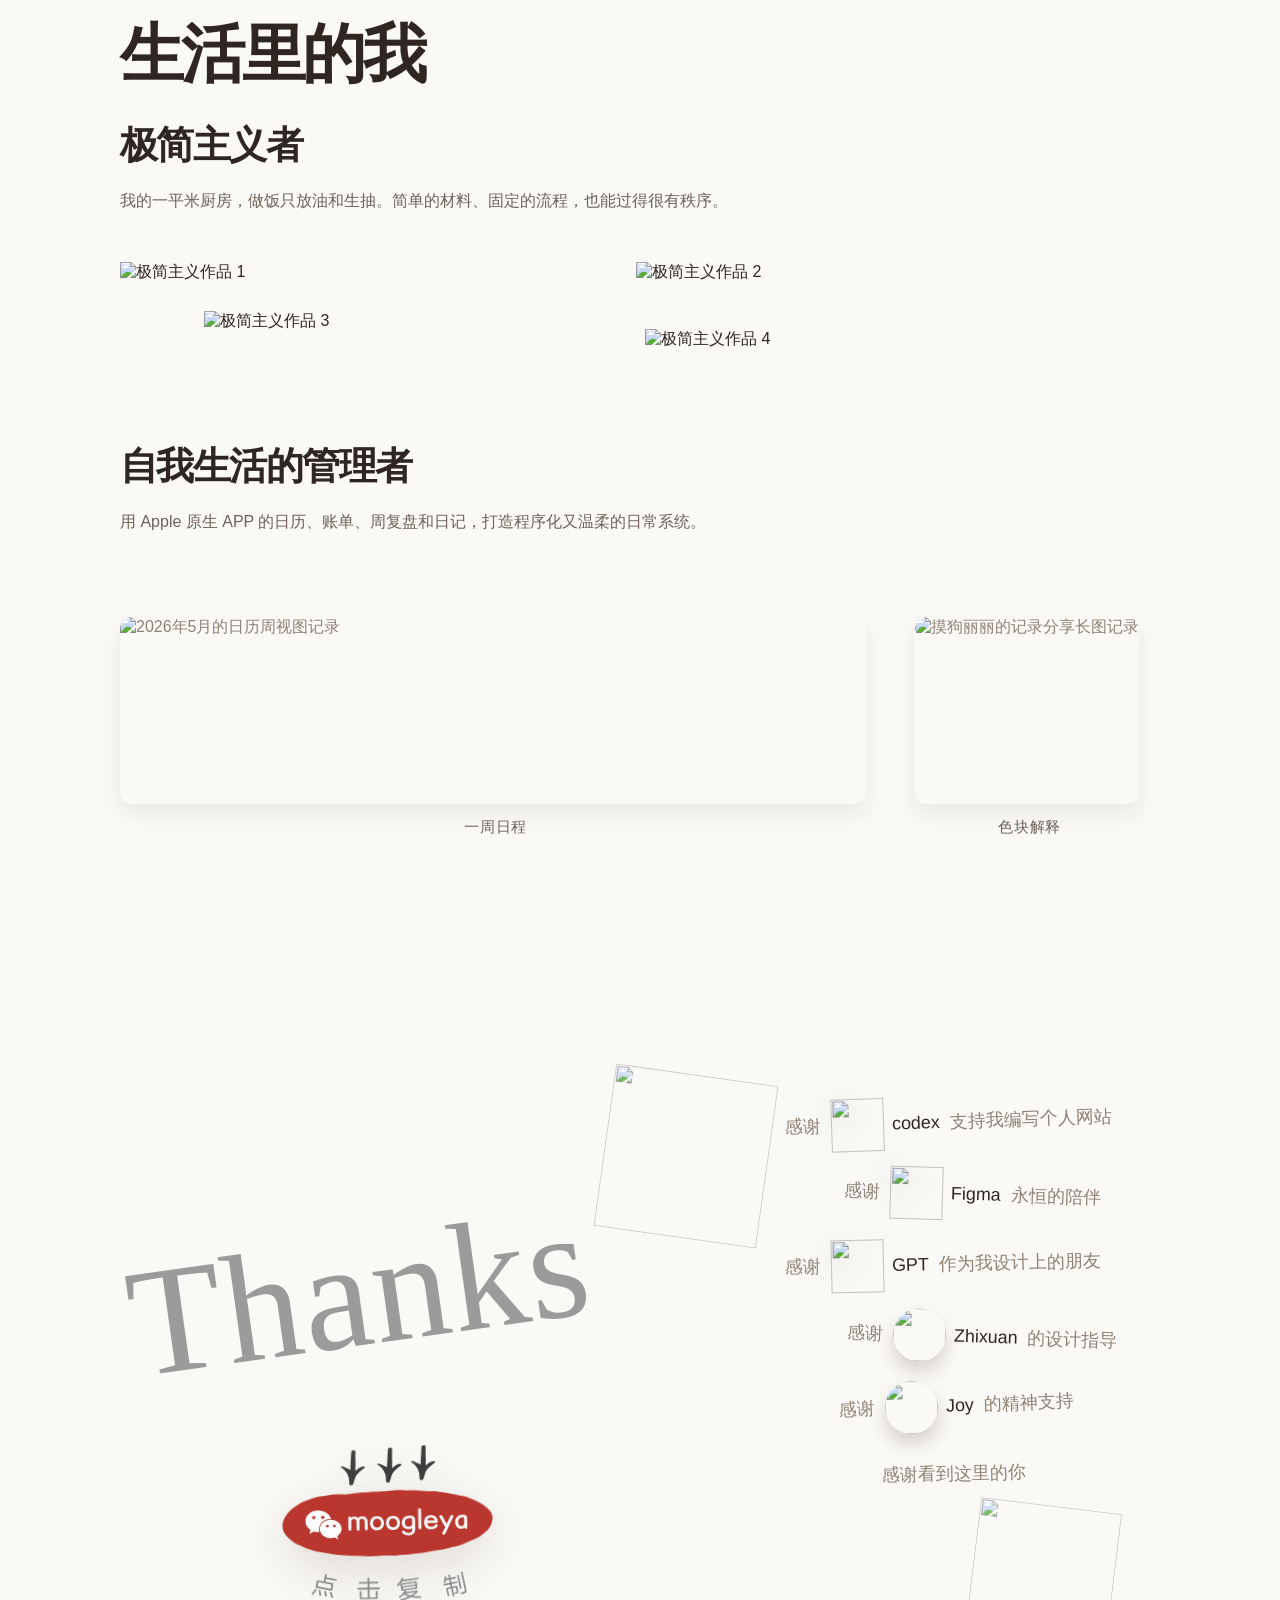
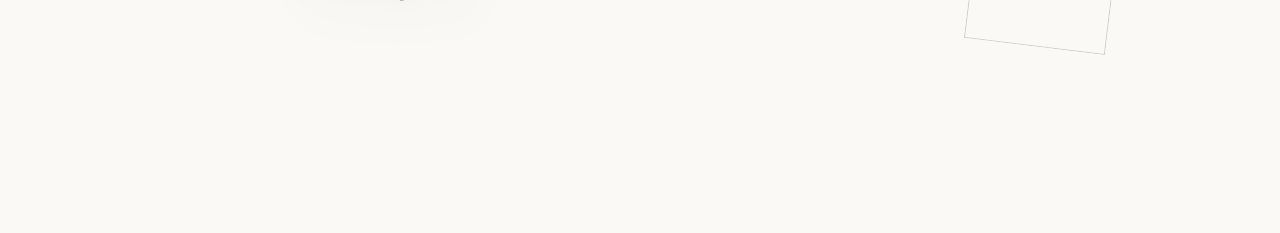
==== commit 7ee4a4fc: "feat: 优化文件大小" ====
--- a/index.html
+++ b/index.html
@@ -5,7 +5,7 @@
     <meta name="viewport" content="width=device-width, initial-scale=1.0" />
     <title>Shinny的作品集</title>
     <link rel="icon" type="image/svg+xml" href="./assets/brand/favicon.svg" />
-    <link rel="stylesheet" href="./styles.css?v=20260713-projects-about-spacing-1" />
+    <link rel="stylesheet" href="./styles.css?v=20260713-acknowledgement-layout-1" />
   </head>
   <body>
     <div
@@ -272,7 +272,7 @@
             <div
               class="project-panel project-panel-cover project-panel-cover-qingyou"
             >
-              <img src="./assets/projects/project-qingyou-cover-v2.svg?v=20260713" alt="轻游梦工坊项目封面" loading="lazy" decoding="async" />
+              <img src="./assets/projects/project-qingyou-cover-v2.webp?v=20260713" alt="轻游梦工坊项目封面" loading="lazy" decoding="async" />
             </div>
 
             <article class="project-panel project-panel-copy project-panel-copy-qingyou">
--- a/styles.css
+++ b/styles.css
@@ -1,13 +1,3 @@
-@font-face {
-  font-family: "FZLanTingYuanGBK-regular";
-  src: local("FZLanTingYuanGBK Regular"), local("FZLanTingYuanGBK-Regular"),
-    local("FZLanTingYuanGBKRegular"), local("FZLanTingYuanS-R-GB"),
-    url("./assets/fonts/FZLanTingYuanGBK-Regular.ttf") format("truetype");
-  font-weight: 400;
-  font-style: normal;
-  font-display: swap;
-}
-
 @font-face {
   font-family: "FZLanTingYuanGBK";
   src: local("FZLanTingYuanGBK SemiBold"), local("FZLanTingYuanGBK-SemiBold"),
@@ -554,7 +544,7 @@
   width: min(calc(100% - var(--page-gutter)), var(--max-width));
   max-width: var(--max-width);
   padding-top: 28px;
-  padding-bottom: 40px;
+  padding-bottom: 20px;
   background: transparent;
   --projects-content-line-offset: 0px;
   --project-copy-mobile-max: 560px;
@@ -579,7 +569,7 @@
   align-items: center;
   column-gap: clamp(40px, 4.8vw, 92px);
   row-gap: clamp(256px, 14vw, 304px);
-  padding: clamp(12px, 2vw, 24px) 0 clamp(96px, 9vw, 176px);
+  padding: clamp(12px, 2vw, 24px) 0 clamp(48px, 4.5vw, 88px);
 }
 
 .project-panel {
@@ -855,7 +845,7 @@
 .project-description {
   margin: 27.5px 0 0;
   color: var(--muted);
-  font-family: "FZLanTingYuanGBK-regular", var(--font-main);
+  font-family: var(--font-main);
   font-size: 1.089rem;
   font-weight: 400;
   font-synthesis-weight: none;
@@ -1487,7 +1477,6 @@
 
 .about {
   position: relative;
-  padding-top: 176px;
 }
 
 .about-rabbit-scene {
@@ -2472,7 +2461,7 @@
   .projects-showcase {
     grid-template-columns: 1fr;
     gap: 64px;
-    padding: 42px var(--page-gutter-mobile) 164px;
+    padding: 42px var(--page-gutter-mobile) 82px;
   }
 
   .project-panel-copy-emotion {
@@ -2857,10 +2846,6 @@
     padding-top: 72px;
   }
 
-  .about {
-    padding-top: 144px;
-  }
-
   .hero {
     min-height: unset;
   }
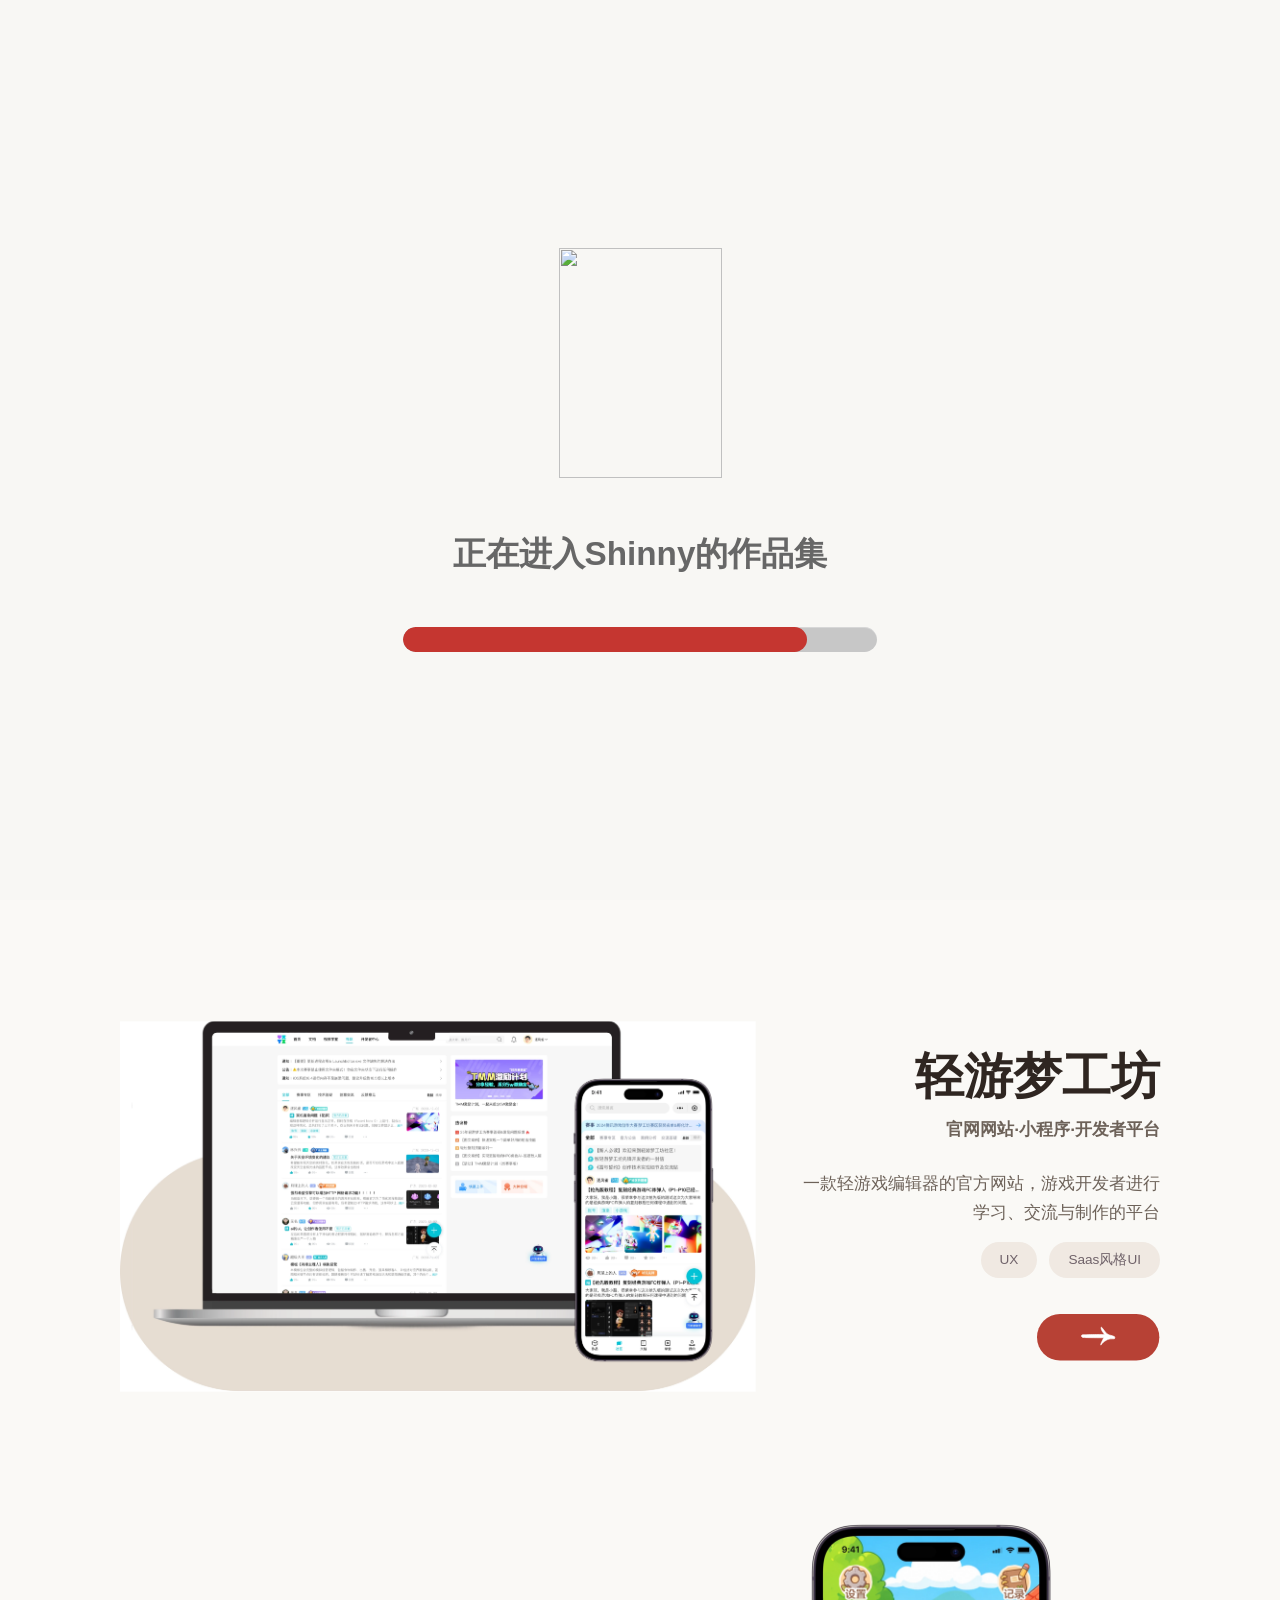
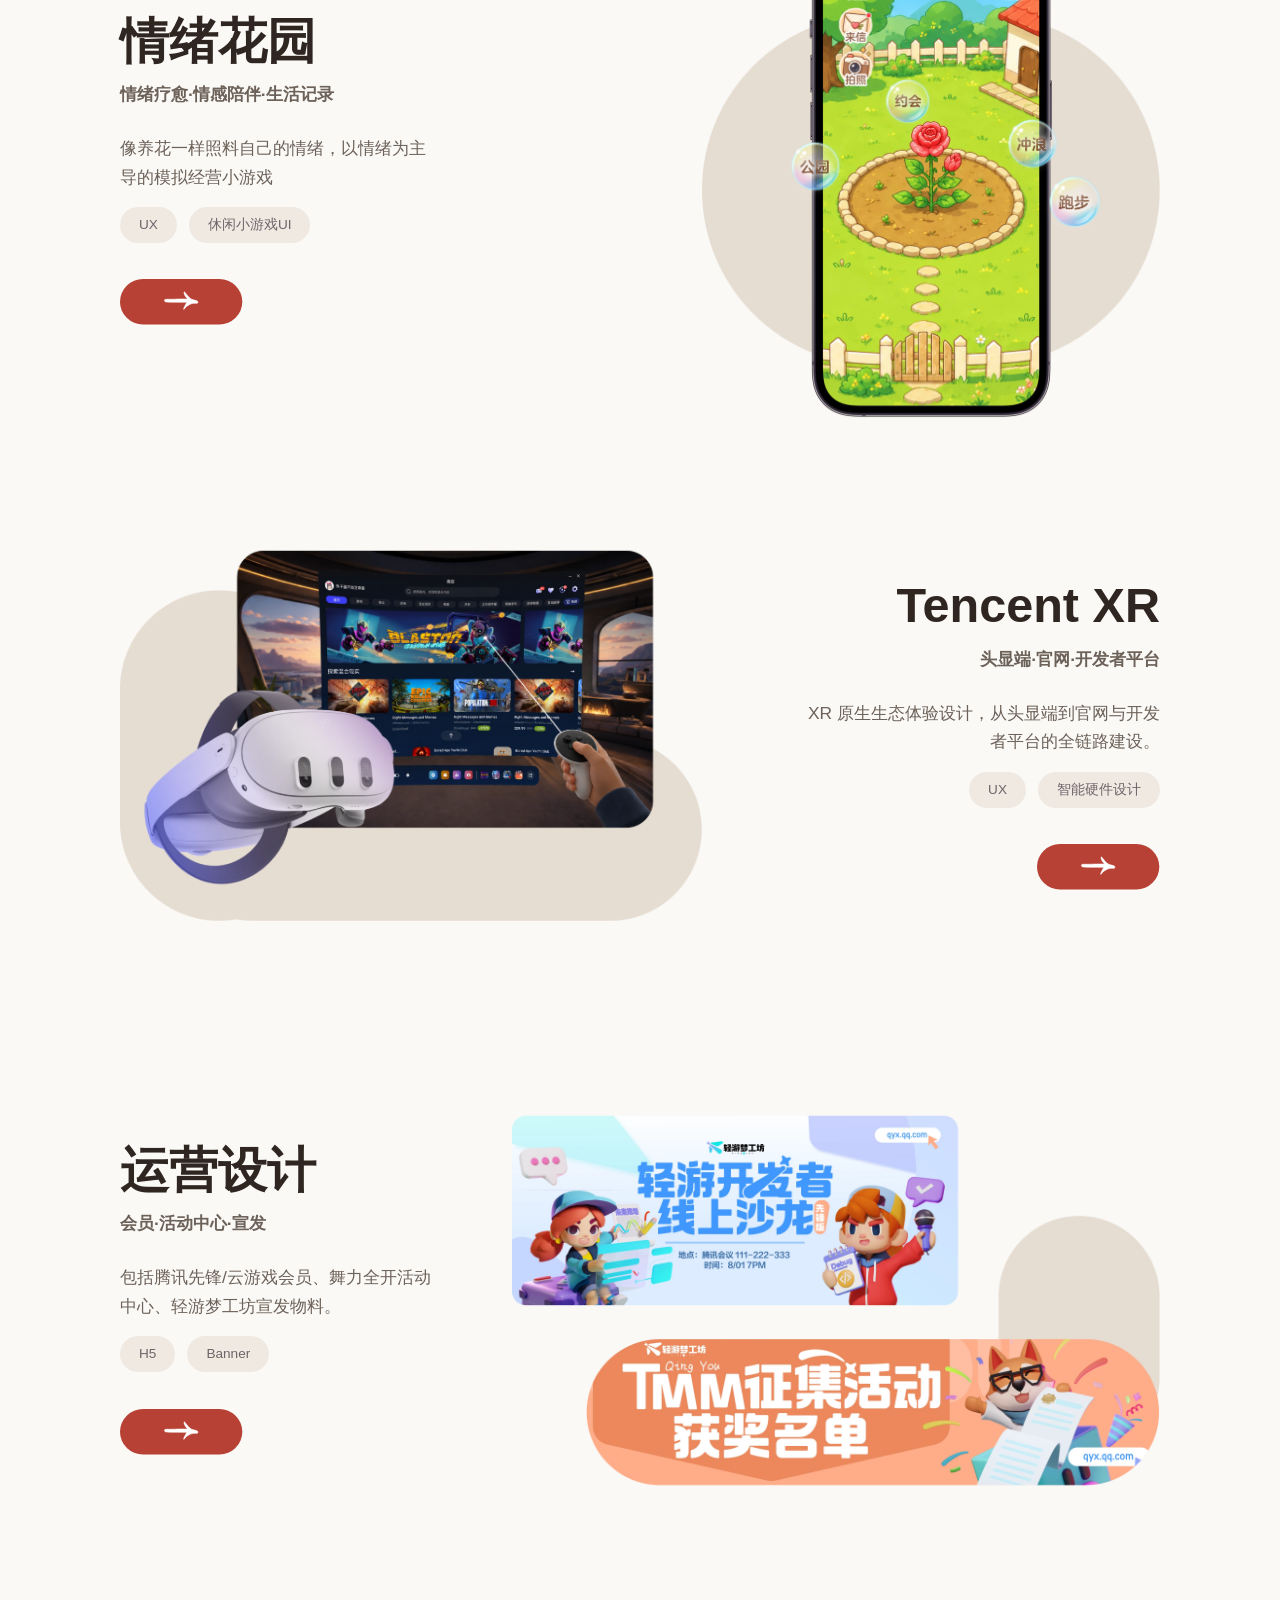
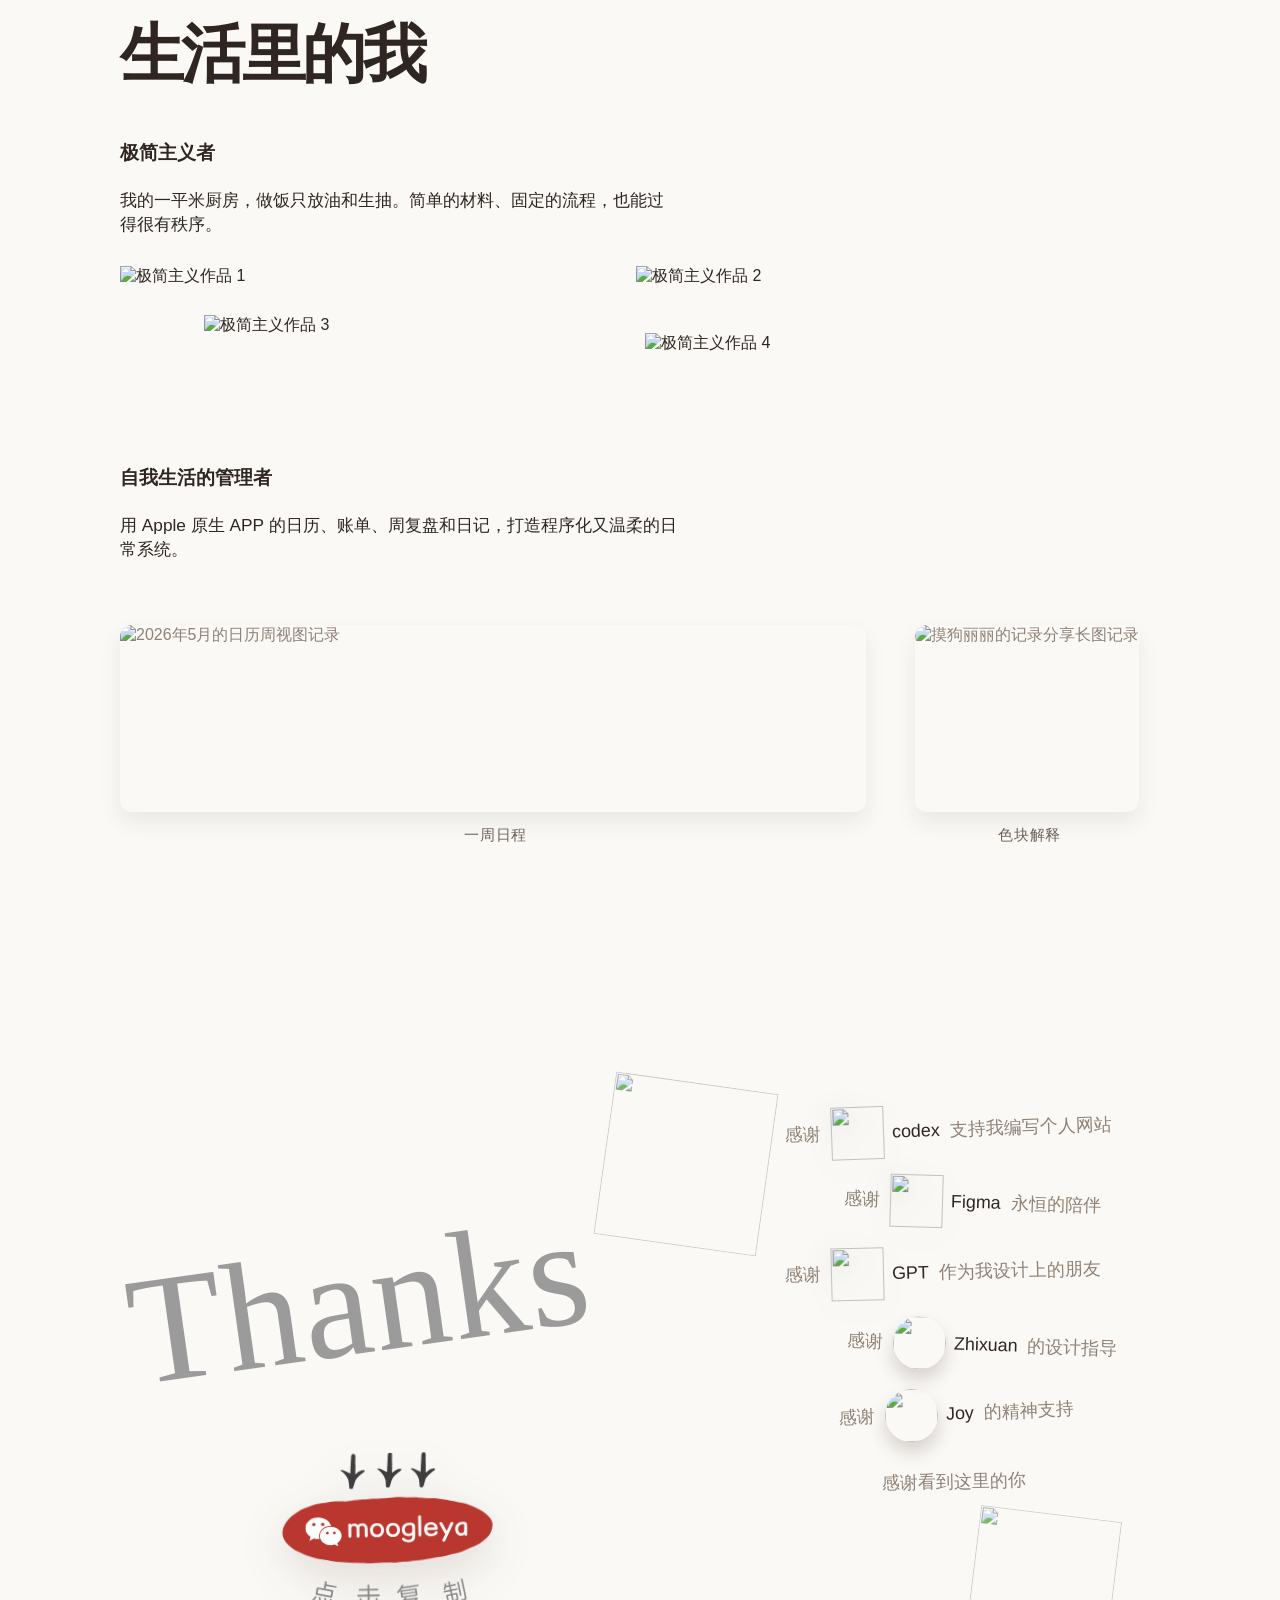
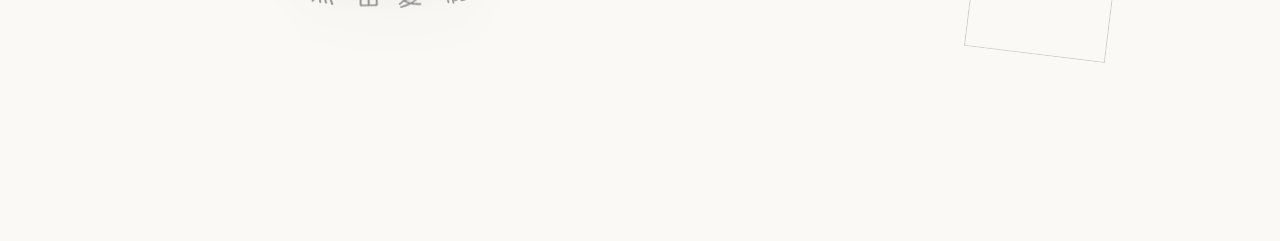
==== commit 4cc70bf6: "feat: 优化文件大小" ====
--- a/index.html
+++ b/index.html
@@ -79,194 +79,6 @@
           </div>
         </section>
 
-        <section
-          id="design-story"
-          class="section design-story"
-          data-section="design-story"
-          hidden
-        >
-          <div class="section-head design-story-head is-hidden">
-            <h2>我与设计</h2>
-            <p>从能力、工具、流程到协作经历，用更立体的方式介绍我如何工作。</p>
-          </div>
-
-          <div class="design-grid">
-            <article class="panel radar-panel reveal" hidden>
-              <div class="panel-head">
-                <h3>我的能力</h3>
-                <span>六边形雷达图</span>
-              </div>
-              <svg class="radar-chart" viewBox="0 0 320 320" aria-label="能力雷达图">
-                <g transform="translate(160 160)">
-                  <polygon
-                    points="0,-122 105,-61 105,61 0,122 -105,61 -105,-61"
-                    class="radar-grid outer"
-                  />
-                  <polygon
-                    points="0,-92 79,-46 79,46 0,92 -79,46 -79,-46"
-                    class="radar-grid"
-                  />
-                  <polygon
-                    points="0,-61 53,-31 53,31 0,61 -53,31 -53,-31"
-                    class="radar-grid"
-                  />
-                  <polygon
-                    points="0,-31 27,-15 27,15 0,31 -27,15 -27,-15"
-                    class="radar-grid"
-                  />
-                  <line x1="0" y1="0" x2="0" y2="-122" class="radar-axis" />
-                  <line x1="0" y1="0" x2="105" y2="-61" class="radar-axis" />
-                  <line x1="0" y1="0" x2="105" y2="61" class="radar-axis" />
-                  <line x1="0" y1="0" x2="0" y2="122" class="radar-axis" />
-                  <line x1="0" y1="0" x2="-105" y2="61" class="radar-axis" />
-                  <line x1="0" y1="0" x2="-105" y2="-61" class="radar-axis" />
-
-                  <polygon
-                    points="0,-98 74,-43 86,50 0,104 -69,40 -84,-49"
-                    class="radar-shape"
-                  />
-
-                  <circle cx="0" cy="-98" r="5" class="radar-dot" />
-                  <circle cx="74" cy="-43" r="5" class="radar-dot" />
-                  <circle cx="86" cy="50" r="5" class="radar-dot" />
-                  <circle cx="0" cy="104" r="5" class="radar-dot" />
-                  <circle cx="-69" cy="40" r="5" class="radar-dot" />
-                  <circle cx="-84" cy="-49" r="5" class="radar-dot" />
-
-                  <text x="0" y="-140">用户研究</text>
-                  <text x="118" y="-70">交互设计</text>
-                  <text x="120" y="74">界面表现</text>
-                  <text x="0" y="144">设计系统</text>
-                  <text x="-154" y="74">可用性测试</text>
-                  <text x="-154" y="-70">跨团队协作</text>
-                </g>
-              </svg>
-            </article>
-
-            <article class="panel toolbox-panel reveal" hidden>
-              <div class="panel-head">
-                <h3>我的工具箱</h3>
-                <span>Software</span>
-              </div>
-              <div class="tool-logo-grid" aria-label="设计工具列表">
-                <div class="tool-logo-card">
-                  <img src="./assets/tools/figma.svg" alt="Figma" class="tool-logo-image" />
-                  <span class="tool-logo-name">Figma</span>
-                </div>
-                <div class="tool-logo-card">
-                  <img src="./assets/tools/chatgpt.svg" alt="ChatGPT" class="tool-logo-image" />
-                  <span class="tool-logo-name">ChatGPT</span>
-                </div>
-                <div class="tool-logo-card">
-                  <img src="./assets/optimized/tool03.webp" alt="Codex" class="tool-logo-image" />
-                  <span class="tool-logo-name">Codex</span>
-                </div>
-                <div class="tool-logo-card">
-                  <img src="./assets/tools/stitch.svg" alt="Stitch" class="tool-logo-image" />
-                  <span class="tool-logo-name">Stitch</span>
-                </div>
-                <div class="tool-logo-card">
-                  <img src="./assets/tools/claude-design.svg" alt="Claude Design" class="tool-logo-image" />
-                  <span class="tool-logo-name">Claude Design</span>
-                </div>
-                <div class="tool-logo-card">
-                  <img src="./assets/tools/deepseek.svg" alt="Deepseek" class="tool-logo-image" />
-                  <span class="tool-logo-name">Deepseek</span>
-                </div>
-              </div>
-            </article>
-
-            <article class="panel workflow-panel reveal" hidden>
-              <div class="panel-head">
-                <h3>AI时代的设计工作流</h3>
-                <span>AI 时代</span>
-              </div>
-              <div class="workflow-flow" aria-label="AI时代设计师横向工作流">
-                <div class="workflow-flow-title">
-                  <p>人定义方向，AI加速过程，设计师完成体验落地。</p>
-                </div>
-
-                <div class="workflow-flow-scroll" aria-label="横向工作流步骤">
-                  <div class="workflow-flow-track">
-                    <article class="flow-card">
-                      <span class="flow-index">01</span>
-                      <div class="flow-icon flow-icon-doodle" aria-hidden="true">
-                        <svg viewBox="0 0 96 96" role="img">
-                          <path d="M31 28c0-10 8-18 18-18s18 8 18 18c0 7-4 12-9 16-4 3-5 6-5 11h-9c0-5-2-8-5-11-5-4-8-9-8-16Z" />
-                          <path d="M43 63h12M45 72h8M50 4v-8M72 14l6-6M78 34h8M22 14l-6-6M16 34H8" />
-                          <path d="M15 57h26v27H15zM23 67h10M23 75h8" />
-                        </svg>
-                      </div>
-                      <h4>输入与目标</h4>
-                      <p>整理设计灵感、需求文档、竞品参考与素材网站，形成清晰上下文。</p>
-                      <span class="flow-role">Brief</span>
-                    </article>
-
-                    <div class="flow-arrow" aria-hidden="true">→</div>
-
-                    <article class="flow-card">
-                      <span class="flow-index">02</span>
-                      <div class="flow-icon flow-icon-tools" aria-hidden="true">
-                        <img src="./assets/tools/deepseek.svg" alt="" />
-                        <img src="./assets/tools/chatgpt.svg" alt="" />
-                      </div>
-                      <h4>AI思考拓展</h4>
-                      <p>与 DeepSeek 多轮对话，完成竞品分析、用户路径和产品架构梳理。</p>
-                      <span class="flow-role">Strategy</span>
-                    </article>
-
-                    <div class="flow-arrow" aria-hidden="true">→</div>
-
-                    <article class="flow-card">
-                      <span class="flow-index">03</span>
-                      <div class="flow-icon flow-icon-doodle" aria-hidden="true">
-                        <svg viewBox="0 0 96 96" role="img">
-                          <path d="M16 20h64v44H16z" />
-                          <path d="M26 32h18M26 44h30M26 56h16M60 34h10v10H60zM54 74h20M48 64l10 10-10 10" />
-                          <path d="M75 18l4-8 4 8 8 4-8 4-4 8-4-8-8-4 8-4Z" />
-                        </svg>
-                      </div>
-                      <h4>生成原型素材</h4>
-                      <p>生成低保真、高保真、场景图、图标、组件素材和风格 Prompt。</p>
-                      <span class="flow-role">Prototype</span>
-                    </article>
-
-                    <div class="flow-arrow flow-arrow-two-way" aria-hidden="true">↔</div>
-
-                    <article class="flow-card flow-card-focus">
-                      <span class="flow-index">04</span>
-                      <div class="flow-icon flow-icon-figma" aria-hidden="true">
-                        <img src="./assets/tools/figma.svg" alt="" />
-                      </div>
-                      <h4>设计实现</h4>
-                      <p>设计师在 Figma 中整合方案、统一视觉体验，完成正式设计稿。</p>
-                      <span class="flow-role">Design</span>
-                    </article>
-
-                    <div class="flow-arrow" aria-hidden="true">→</div>
-
-                    <article class="flow-card">
-                      <span class="flow-index">05</span>
-                      <div class="flow-icon flow-icon-doodle" aria-hidden="true">
-                        <svg viewBox="0 0 96 96" role="img">
-                          <path d="M17 22h48v42H17z" />
-                          <path d="M29 38l-8 8 8 8M49 38l8 8-8 8M43 34l-8 24" />
-                          <circle cx="68" cy="68" r="12" />
-                          <path d="M77 77l10 10M64 68l4 4 8-9" />
-                        </svg>
-                      </div>
-                      <h4>开发与走查</h4>
-                      <p>开发实现后进行设计走查，检查还原度、交互细节并反馈迭代。</p>
-                      <span class="flow-role">Delivery</span>
-                    </article>
-                  </div>
-                </div>
-              </div>
-            </article>
-
-          </div>
-        </section>
-
         <section id="projects" class="section projects" data-section="projects" aria-label="我的作品">
           <div class="projects-showcase reveal">
             <div
@@ -306,13 +118,13 @@
             <div
               class="project-panel project-panel-cover project-panel-cover-emotion"
             >
-              <img src="./assets/projects/project-emotion-cover-v2.svg?v=20260713-cover2-float-blur" alt="情绪花园项目封面" loading="lazy" decoding="async" />
+              <img src="./assets/projects/project-emotion-cover-v2.webp?v=20260713-cover2-float-blur" alt="情绪花园项目封面" loading="lazy" decoding="async" />
             </div>
 
             <div
               class="project-panel project-panel-cover project-panel-cover-xr"
             >
-              <img src="./assets/projects/project-xr-cover.svg" alt="Tencent XR项目封面" loading="lazy" decoding="async" />
+              <img src="./assets/projects/project-xr-cover.webp" alt="Tencent XR项目封面" loading="lazy" decoding="async" />
             </div>
 
             <article class="project-panel project-panel-copy project-panel-copy-xr">
@@ -346,7 +158,7 @@
             <div
               class="project-panel project-panel-cover project-panel-cover-work4"
             >
-              <img src="./assets/projects/project-work4-cover.svg?v=20260713" alt="运营设计项目封面" loading="lazy" decoding="async" />
+              <img src="./assets/projects/project-work4-cover.webp?v=20260713" alt="运营设计项目封面" loading="lazy" decoding="async" />
             </div>
           </div>
         </section>
--- a/styles.css
+++ b/styles.css
@@ -874,12 +874,6 @@
 .hero-text,
 .section-head p,
 .about-intro p,
-.workflow-step p,
-.quotes-list blockquote {
-  color: var(--muted);
-  line-height: 1.8;
-}
-
 .hero-text {
   max-width: 560px;
   margin: 22px 0 0;
@@ -1037,437 +1031,6 @@
   font-size: 1.02rem;
 }
 
-.design-story-head.is-hidden {
-  display: none;
-}
-
-.panel-head h3,
-.about-intro h3 {
-  margin: 0;
-  font-size: 2.35rem;
-  letter-spacing: -0.04em;
-  font-weight: 600;
-}
-
-.panel-head span {
-  margin: 12px 0 0;
-  color: var(--muted);
-}
-
-.design-grid {
-  display: grid;
-  grid-template-columns: 1fr;
-  gap: 24px;
-  align-items: start;
-}
-
-.panel,
-.about-card {
-  padding: 24px;
-  border: var(--border-strong) solid var(--line);
-  border-radius: 28px;
-  background: var(--bg);
-}
-
-@keyframes folder-cover-settle {
-  0% {
-    opacity: 0;
-    transform: translateY(16px) scale(0.98);
-  }
-
-  100% {
-    opacity: 1;
-    transform: translateY(0) scale(1);
-  }
-}
-
-.panel-head {
-  display: flex;
-  align-items: center;
-  justify-content: space-between;
-  gap: 12px;
-  margin-bottom: 18px;
-}
-
-.radar-chart {
-  width: 100%;
-  max-width: 520px;
-  display: block;
-  margin: 0 auto;
-}
-
-.radar-grid,
-.radar-axis {
-  fill: none;
-  stroke: #d7d1ca;
-  stroke-width: 2;
-}
-
-.radar-grid.outer {
-  stroke: var(--line-dark);
-}
-
-.radar-shape {
-  fill: rgba(43, 167, 255, 0.12);
-  stroke: var(--accent);
-  stroke-width: 3;
-  stroke-linejoin: round;
-}
-
-.radar-dot {
-  fill: var(--bg);
-  stroke: var(--accent);
-  stroke-width: 3;
-}
-
-.radar-chart text {
-  text-anchor: middle;
-  fill: var(--muted);
-  font-size: 13px;
-}
-
-.tool-logo-grid {
-  display: grid;
-  grid-template-columns: repeat(6, minmax(0, 1fr));
-  gap: 18px;
-}
-
-.tool-logo-card {
-  display: flex;
-  flex-direction: column;
-  align-items: center;
-  justify-content: center;
-  gap: 14px;
-  min-height: 164px;
-  padding: 18px 10px 10px;
-  transition: transform 0.24s ease;
-}
-
-.tool-logo-card:hover,
-.tool-logo-card:focus-within {
-  transform: translateY(-4px);
-}
-
-.tool-logo-image {
-  width: 90px;
-  height: 90px;
-  object-fit: contain;
-  filter: drop-shadow(0 9px 16px rgba(47, 38, 33, 0.14));
-  transition: filter 0.24s ease, transform 0.24s ease;
-}
-
-.tool-logo-card:hover .tool-logo-image,
-.tool-logo-card:focus-within .tool-logo-image {
-  transform: translate(-2px, -3px) scale(1.06);
-  filter: drop-shadow(0 16px 28px rgba(47, 38, 33, 0.26));
-}
-
-.tool-logo-name {
-  font-size: 0.98rem;
-  line-height: 1.4;
-  text-align: center;
-  color: var(--ink);
-  opacity: 0;
-  transform: translateY(6px);
-  transition: opacity 0.2s ease, transform 0.2s ease;
-  pointer-events: none;
-}
-
-.tool-logo-card:hover .tool-logo-name,
-.tool-logo-card:focus-within .tool-logo-name {
-  opacity: 1;
-  transform: translateY(0);
-}
-
-.workflow-list,
-.quotes-list {
-  display: grid;
-  gap: 14px;
-}
-
-.workflow-step,
-.quotes-list blockquote {
-  padding: 16px 18px;
-  border: var(--border-strong) solid var(--line);
-  border-radius: 20px;
-  margin: 0;
-}
-
-.workflow-step strong {
-  display: block;
-  margin-bottom: 8px;
-}
-
-.workflow-flow {
-  --flow-theme: #b9372e;
-  --flow-theme-soft: rgba(185, 55, 46, 0.1);
-  --flow-theme-soft-strong: rgba(185, 55, 46, 0.14);
-  padding-top: 10px;
-}
-
-.workflow-flow-title {
-  margin: 0 auto 22px;
-  text-align: center;
-}
-
-.workflow-flow-title p {
-  max-width: 520px;
-  margin: 0 auto;
-  color: var(--muted);
-  font-size: 1rem;
-  line-height: 1.7;
-}
-
-.workflow-flow-scroll {
-  overflow-x: auto;
-  padding: 8px 2px 16px;
-  scrollbar-width: thin;
-  scrollbar-color: rgba(47, 38, 33, 0.28) transparent;
-}
-
-.workflow-flow-scroll::-webkit-scrollbar {
-  height: 8px;
-}
-
-.workflow-flow-scroll::-webkit-scrollbar-thumb {
-  border-radius: 999px;
-  background: rgba(47, 38, 33, 0.24);
-}
-
-.workflow-flow-track {
-  display: grid;
-  grid-template-columns:
-    minmax(156px, 1fr) 42px minmax(156px, 1fr) 42px minmax(156px, 1fr)
-    46px minmax(156px, 1fr) 42px minmax(156px, 1fr);
-  align-items: center;
-  min-width: 960px;
-}
-
-.flow-card {
-  position: relative;
-  display: flex;
-  flex-direction: column;
-  align-items: center;
-  min-height: 314px;
-  padding: 44px 17px 24px;
-  border: 2px solid rgba(212, 206, 198, 0.72);
-  border-radius: 22px;
-  background: rgba(255, 250, 242, 0.78);
-  text-align: center;
-  box-shadow: 0 14px 30px rgba(47, 38, 33, 0.08);
-  transition: transform 0.22s ease, box-shadow 0.22s ease, border-color 0.22s ease;
-}
-
-.flow-card:hover {
-  border-color: var(--flow-theme);
-  box-shadow: 0 20px 38px rgba(47, 38, 33, 0.12);
-  transform: translateY(-3px);
-}
-
-.flow-card-focus {
-  border-color: rgba(43, 167, 255, 0.46);
-  background: #f2f9ff;
-}
-
-.flow-index {
-  position: absolute;
-  top: -15px;
-  left: 22px;
-  display: inline-grid;
-  place-items: center;
-  min-width: 44px;
-  height: 30px;
-  padding: 0 10px;
-  border-radius: 999px;
-  background: var(--flow-theme);
-  color: #ffffff;
-  font-size: 0.9rem;
-  line-height: 1;
-  box-shadow: 0 8px 16px rgba(185, 55, 46, 0.2);
-}
-
-.flow-icon {
-  display: grid;
-  place-items: center;
-  width: 74px;
-  height: 74px;
-  margin-bottom: 20px;
-  border-radius: 20px;
-  background: var(--flow-theme-soft);
-  color: var(--flow-theme);
-  font-size: 1rem;
-  font-weight: 600;
-  line-height: 1;
-}
-
-.flow-card-focus .flow-icon {
-  border: 2px dashed rgba(43, 167, 255, 0.6);
-  background: #ffffff;
-  color: var(--accent);
-}
-
-.flow-icon svg {
-  width: 72px;
-  height: 72px;
-  overflow: visible;
-}
-
-.flow-icon svg path,
-.flow-icon svg circle {
-  fill: none;
-  stroke: currentColor;
-  stroke-width: 4.2;
-  stroke-linecap: round;
-  stroke-linejoin: round;
-}
-
-.flow-icon img {
-  display: block;
-  width: 56px;
-  height: 56px;
-  object-fit: contain;
-}
-
-.flow-icon-doodle {
-  background: var(--flow-theme-soft);
-  color: var(--flow-theme);
-}
-
-.flow-icon-tools {
-  position: relative;
-  display: block;
-  background: transparent;
-}
-
-.flow-icon-tools img {
-  position: absolute;
-  width: 48px;
-  height: 48px;
-  border-radius: 16px;
-  filter: drop-shadow(0 10px 16px rgba(47, 38, 33, 0.14));
-}
-
-.flow-icon-tools img:first-child {
-  left: 2px;
-  top: 5px;
-  transform: rotate(-8deg);
-}
-
-.flow-icon-tools img:last-child {
-  right: 2px;
-  bottom: 2px;
-  transform: rotate(8deg);
-}
-
-.flow-icon-figma {
-  background: #ffffff;
-}
-
-.flow-icon-figma img {
-  width: 62px;
-  height: 62px;
-  filter: drop-shadow(0 10px 16px rgba(47, 38, 33, 0.12));
-}
-
-.flow-card h4 {
-  margin: 0;
-  color: var(--ink);
-  font-size: 1.12rem;
-  line-height: 1.25;
-}
-
-.flow-card p {
-  flex: 1;
-  margin: 14px 0 20px;
-  color: var(--muted);
-  font-size: 0.92rem;
-  font-weight: 400;
-  line-height: 1.72;
-}
-
-.flow-role {
-  display: inline-flex;
-  align-items: center;
-  justify-content: center;
-  min-height: 30px;
-  padding: 6px 13px;
-  border-radius: 999px;
-  background: var(--flow-theme-soft-strong);
-  color: var(--flow-theme);
-  font-size: 0.82rem;
-  line-height: 1;
-}
-
-.flow-card-focus .flow-role {
-  background: var(--accent-soft);
-  color: #167ac0;
-}
-
-.flow-arrow {
-  display: grid;
-  place-items: center;
-  color: var(--flow-theme);
-  font-size: 2.1rem;
-  line-height: 1;
-}
-
-.flow-arrow-two-way {
-  color: #27b878;
-}
-
-.flow-legend {
-  display: flex;
-  flex-wrap: wrap;
-  gap: 12px;
-  width: fit-content;
-  max-width: 100%;
-  margin-top: 16px;
-  padding: 14px 16px;
-  border: 2px dashed rgba(212, 206, 198, 0.9);
-  border-radius: 18px;
-  color: var(--muted);
-  background: rgba(255, 250, 242, 0.62);
-}
-
-.flow-legend span {
-  display: inline-flex;
-  align-items: center;
-  gap: 8px;
-  font-size: 0.88rem;
-  line-height: 1.2;
-}
-
-.legend-arrow {
-  color: var(--flow-theme);
-  font-size: 1.2rem;
-  font-style: normal;
-  line-height: 1;
-}
-
-.legend-two-way {
-  color: #27b878;
-}
-
-.legend-dot {
-  display: inline-grid;
-  place-items: center;
-  width: 28px;
-  height: 22px;
-  border-radius: 999px;
-  background: var(--flow-theme);
-  color: #ffffff;
-  font-size: 0.74rem;
-  font-style: normal;
-  line-height: 1;
-}
-
-.legend-pill {
-  width: 30px;
-  height: 18px;
-  border-radius: 999px;
-  background: var(--flow-theme-soft-strong);
-}
-
 .about-intro {
   display: flex;
   align-items: start;
@@ -2578,18 +2141,6 @@
   .project-panel-copy-work4 .project-tags {
     justify-content: flex-start;
   }
-
-  .design-grid {
-    grid-template-columns: 1fr;
-  }
-
-  .workflow-flow-track {
-    min-width: 900px;
-  }
-
-  .flow-card {
-    min-height: 292px;
-  }
 }
 
 @media (max-width: 700px) {
@@ -2674,8 +2225,7 @@
   }
 
   .topbar,
-  .about-intro,
-  .panel-head {
+  .about-intro {
     flex-direction: column;
     align-items: flex-start;
   }
@@ -2708,10 +2258,6 @@
   .four-up,
   .about-gallery-kitchen {
     grid-template-columns: 1fr;
-  }
-
-  .tool-logo-grid {
-    grid-template-columns: repeat(3, minmax(0, 1fr));
   }
 
   .about-gallery-routine .memory-shot {
@@ -2874,22 +2420,12 @@
     width: min(181px, 44vw);
   }
 
-  .panel-head h3,
   .about-intro h3 {
     font-size: 1.95rem;
   }
 
-  .panel {
-    padding: 20px;
-  }
-
   .about-stack {
     gap: 72px;
-  }
-
-  .tool-logo-grid {
-    grid-template-columns: repeat(2, minmax(0, 1fr));
-    gap: 14px;
   }
 
   .acknowledgements {
@@ -2923,14 +2459,4 @@
     width: 45px;
     height: 45px;
   }
-
-  .tool-logo-card {
-    min-height: 148px;
-    padding: 16px 8px 10px;
-  }
-
-  .tool-logo-image {
-    width: 75px;
-    height: 75px;
-  }
-}
+}
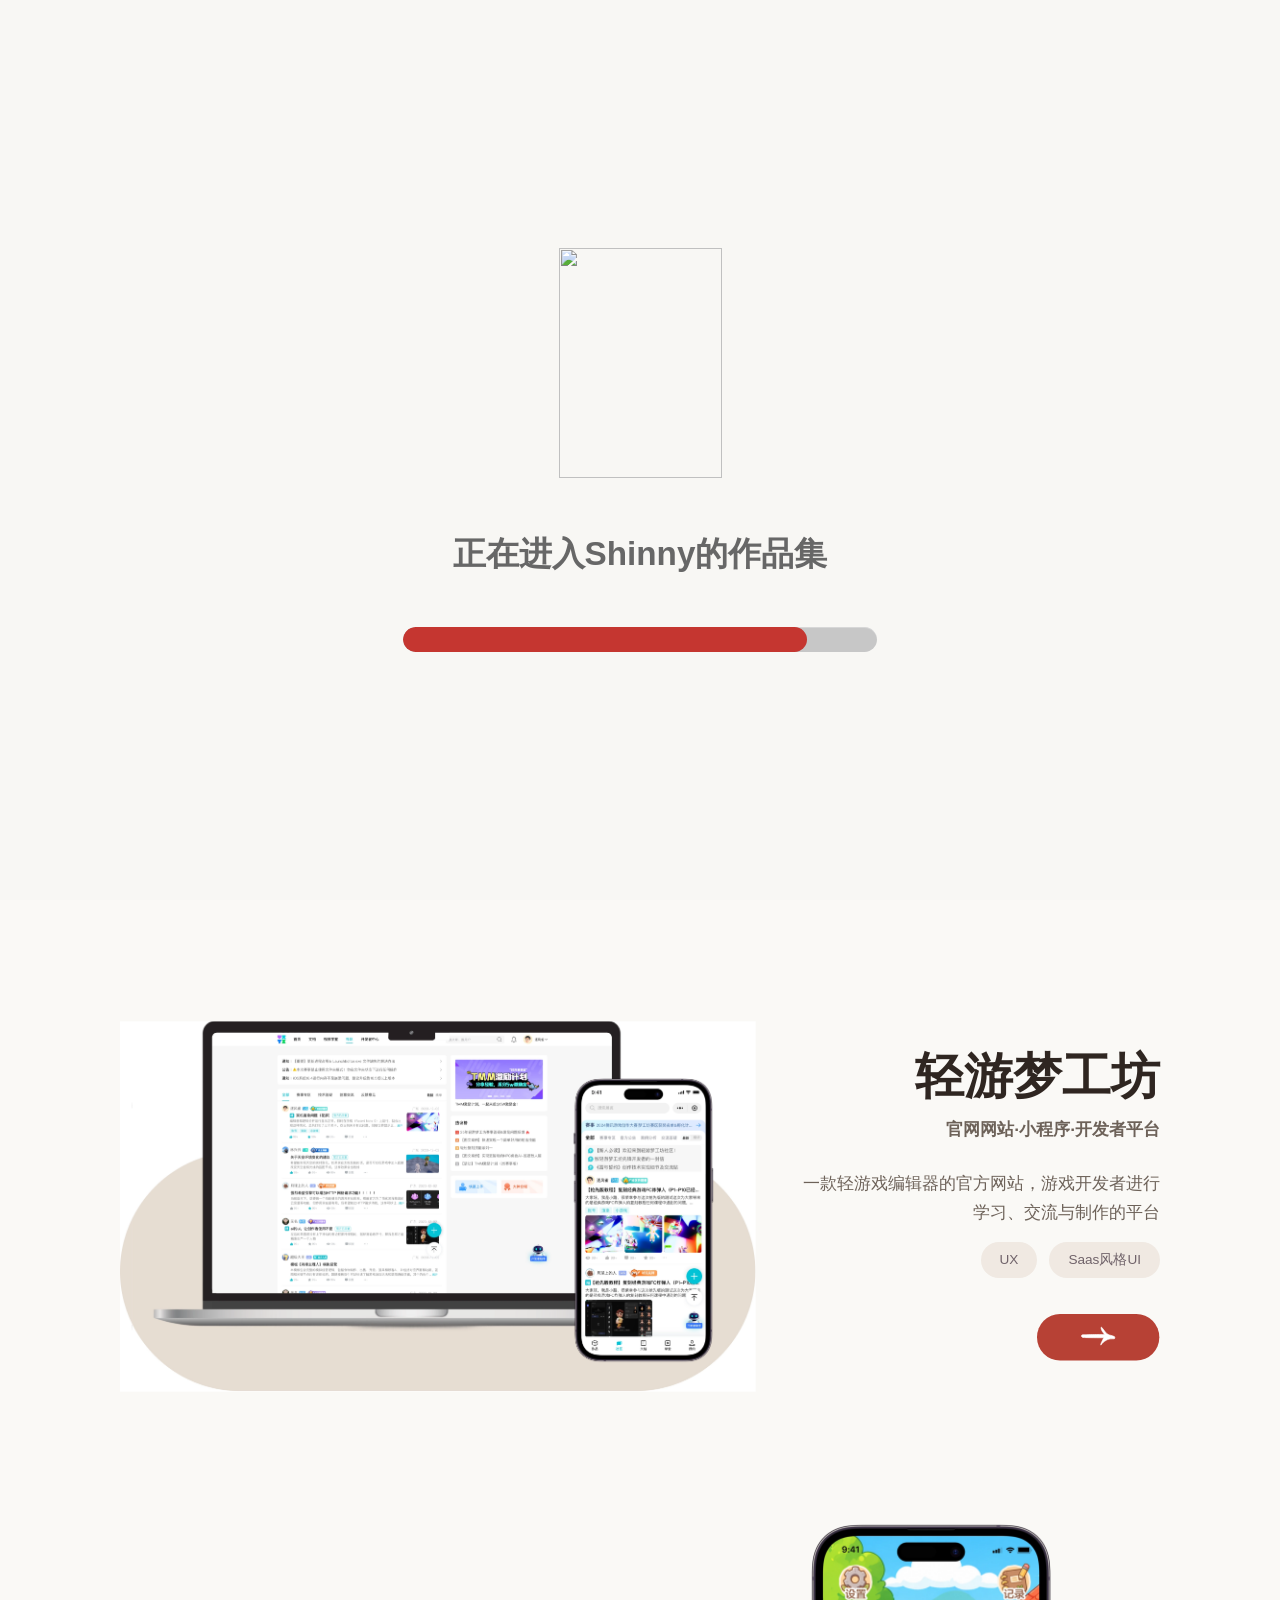
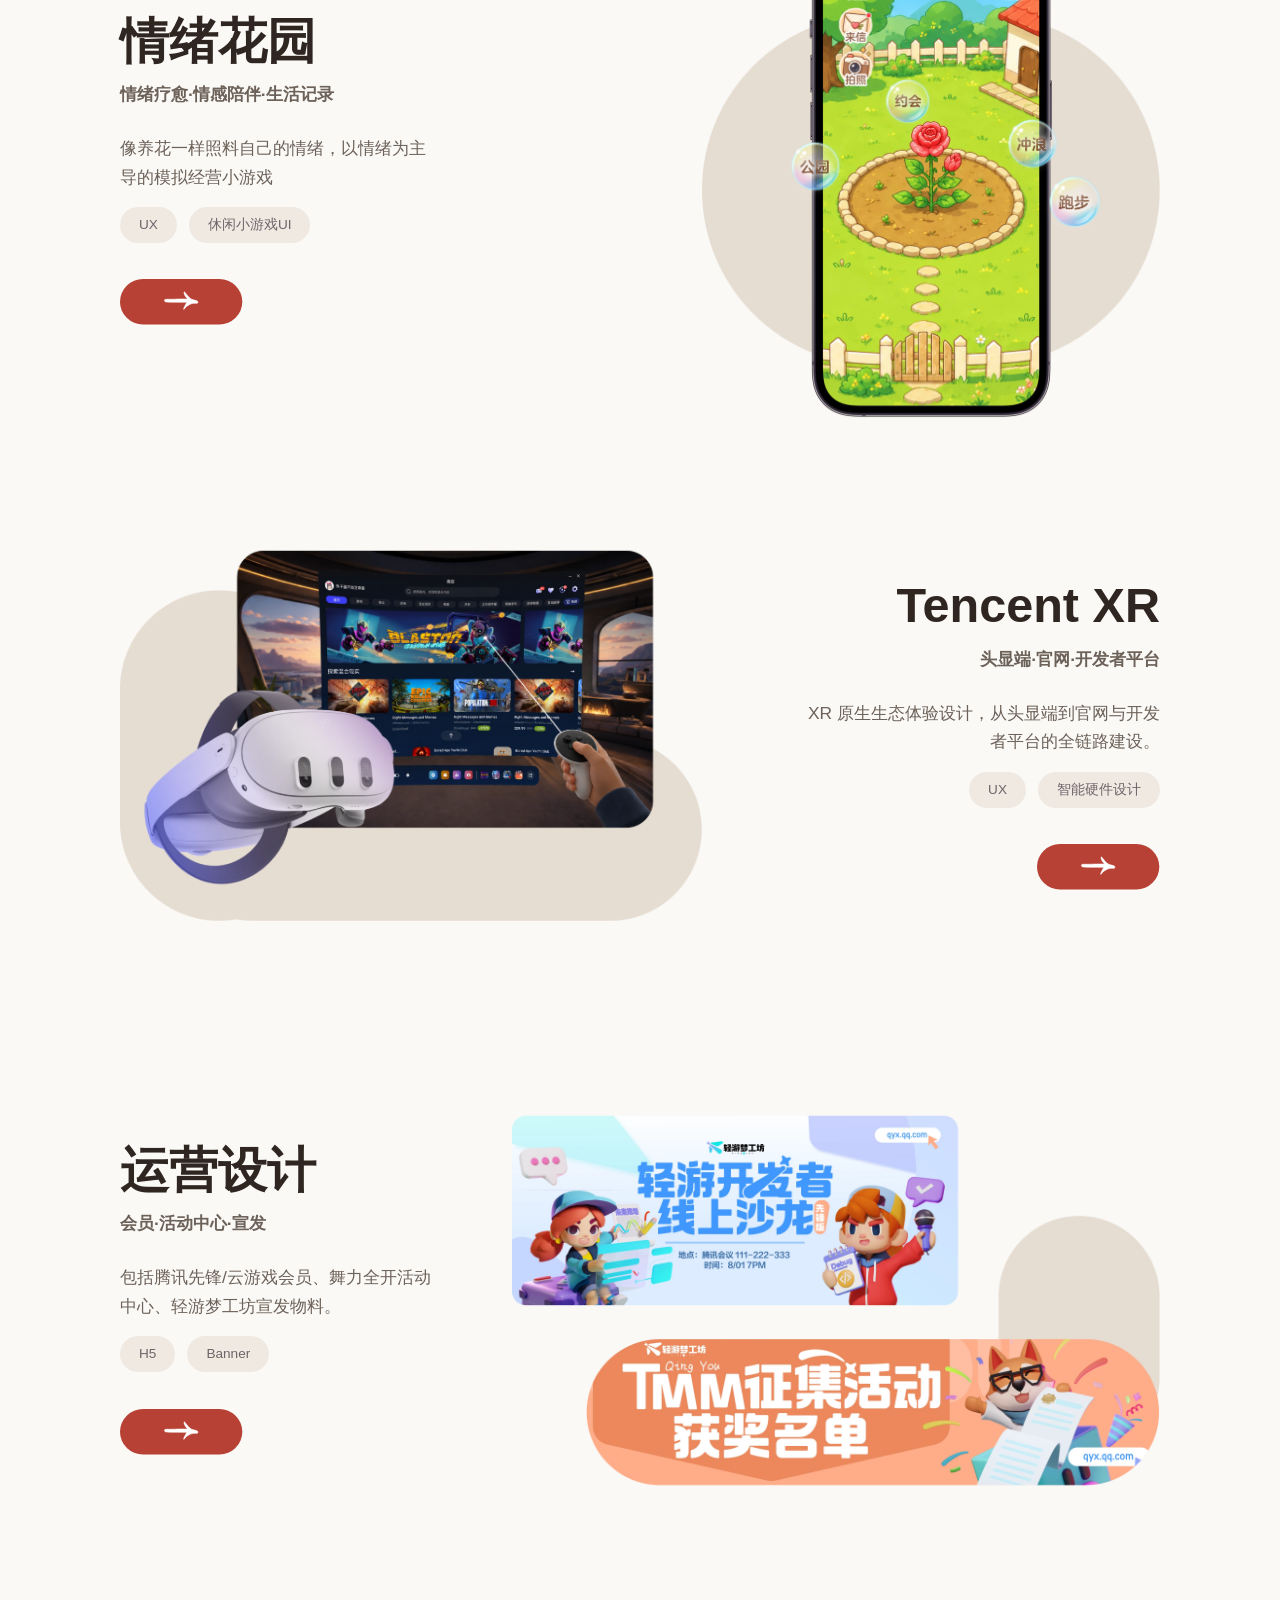
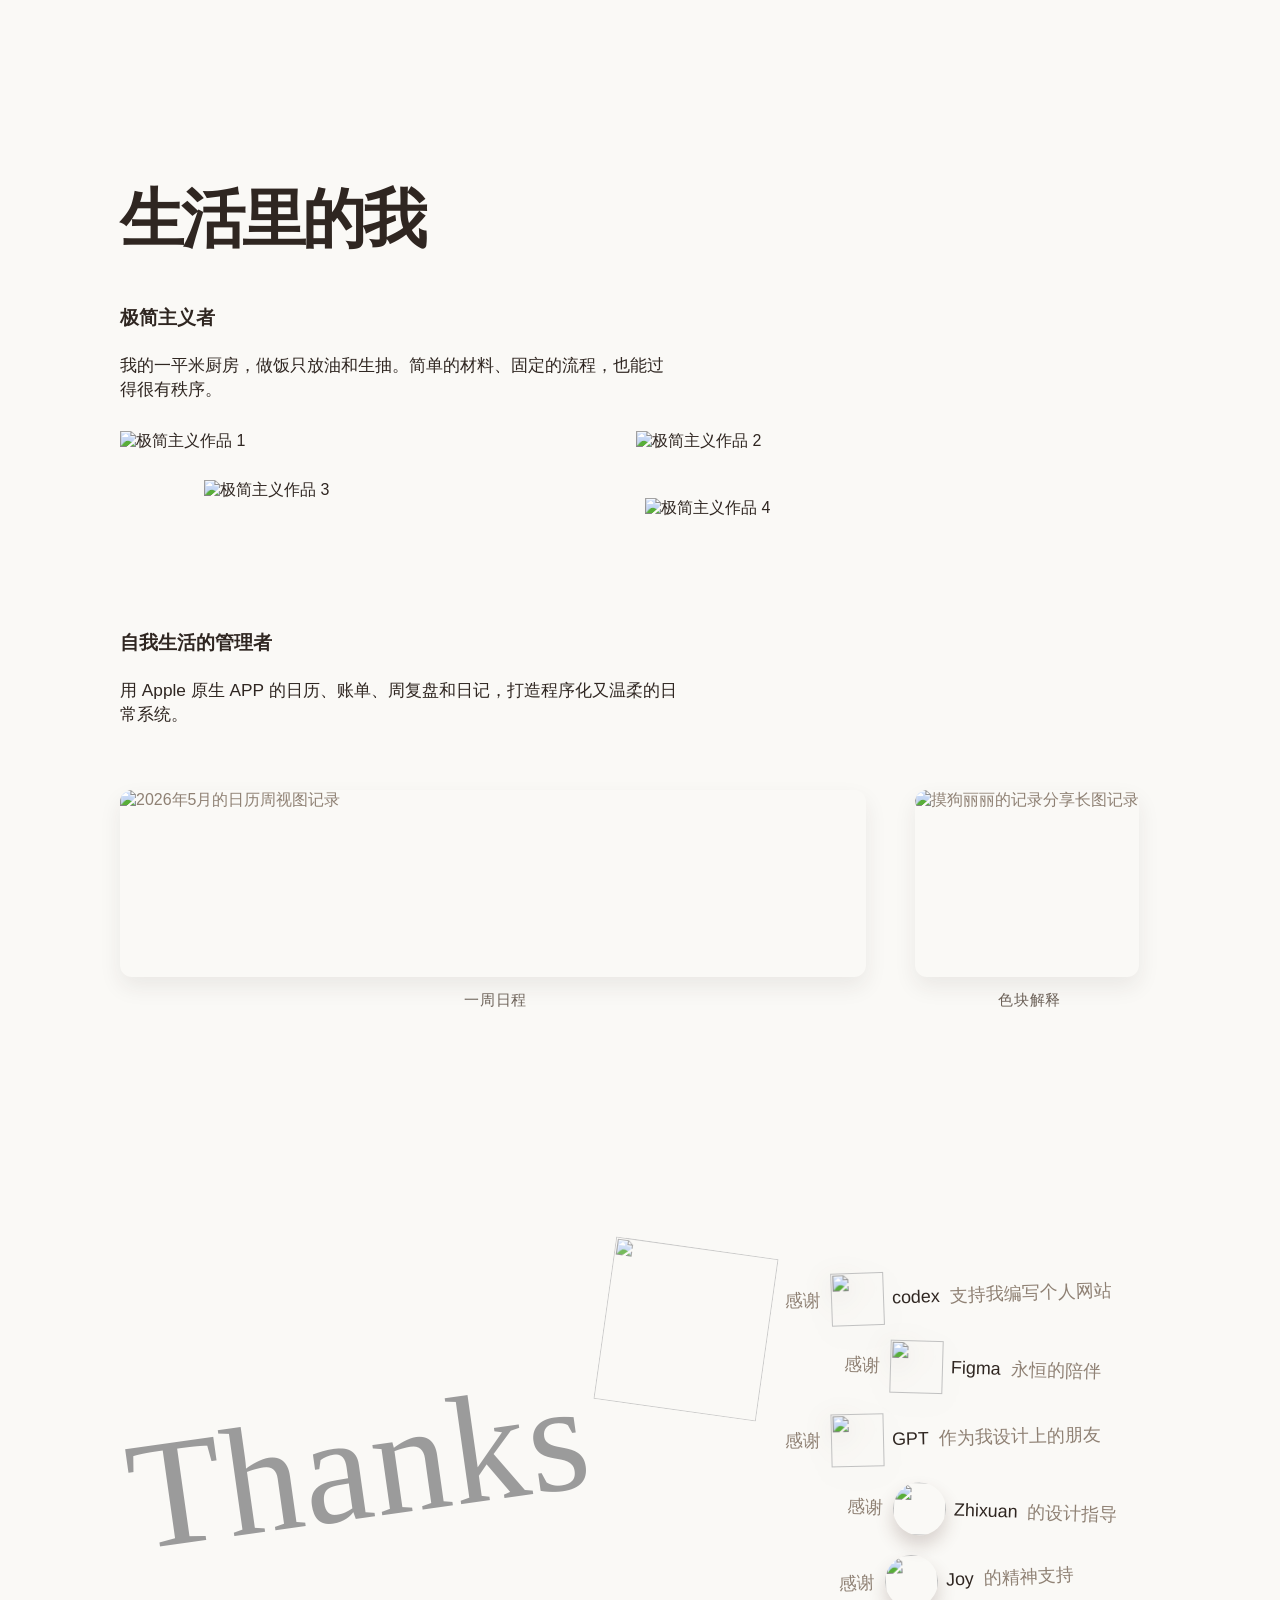
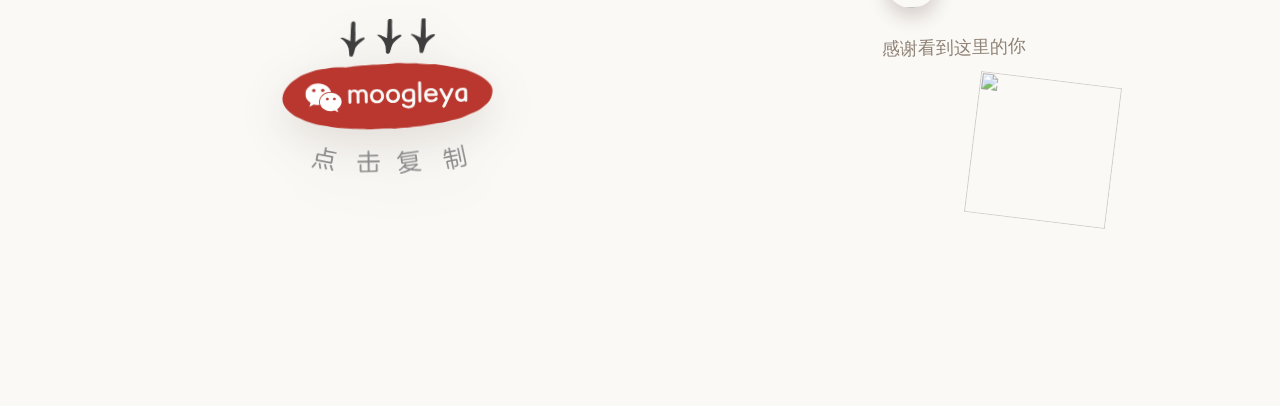
==== commit f03de892: "Merge remote-tracking branch 'origin/main' into v2.0" ====
--- a/index.html
+++ b/index.html
@@ -5,7 +5,7 @@
     <meta name="viewport" content="width=device-width, initial-scale=1.0" />
     <title>Shinny的作品集</title>
     <link rel="icon" type="image/svg+xml" href="./assets/brand/favicon.svg" />
-    <link rel="stylesheet" href="./styles.css?v=20260713-acknowledgement-layout-1" />
+    <link rel="stylesheet" href="./styles.css?v=20260713-projects-about-spacing-1" />
   </head>
   <body>
     <div
--- a/styles.css
+++ b/styles.css
@@ -544,7 +544,7 @@
   width: min(calc(100% - var(--page-gutter)), var(--max-width));
   max-width: var(--max-width);
   padding-top: 28px;
-  padding-bottom: 20px;
+  padding-bottom: 40px;
   background: transparent;
   --projects-content-line-offset: 0px;
   --project-copy-mobile-max: 560px;
@@ -569,7 +569,7 @@
   align-items: center;
   column-gap: clamp(40px, 4.8vw, 92px);
   row-gap: clamp(256px, 14vw, 304px);
-  padding: clamp(12px, 2vw, 24px) 0 clamp(48px, 4.5vw, 88px);
+  padding: clamp(12px, 2vw, 24px) 0 clamp(96px, 9vw, 176px);
 }
 
 .project-panel {
@@ -1040,6 +1040,7 @@
 
 .about {
   position: relative;
+  padding-top: 176px;
 }
 
 .about-rabbit-scene {
@@ -2024,7 +2025,7 @@
   .projects-showcase {
     grid-template-columns: 1fr;
     gap: 64px;
-    padding: 42px var(--page-gutter-mobile) 82px;
+    padding: 42px var(--page-gutter-mobile) 164px;
   }
 
   .project-panel-copy-emotion {
@@ -2392,6 +2393,10 @@
     padding-top: 72px;
   }
 
+  .about {
+    padding-top: 144px;
+  }
+
   .hero {
     min-height: unset;
   }
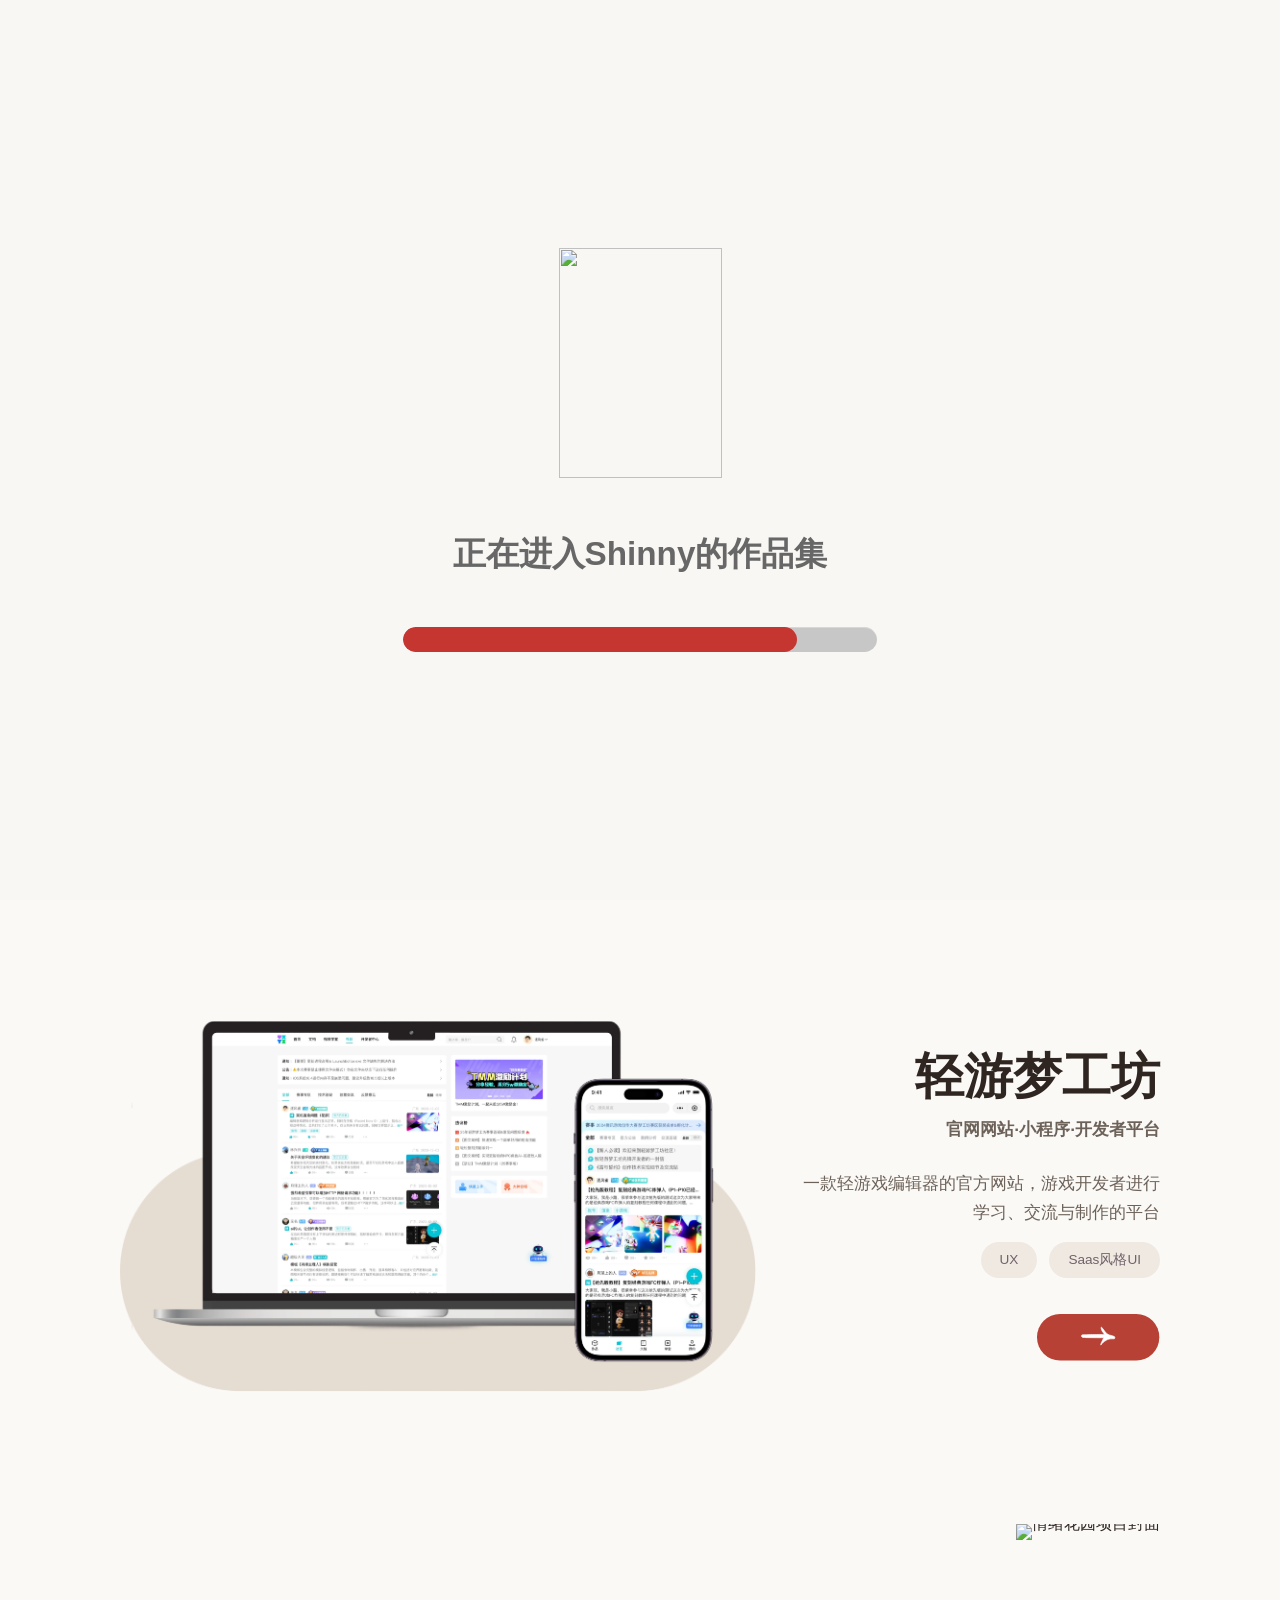
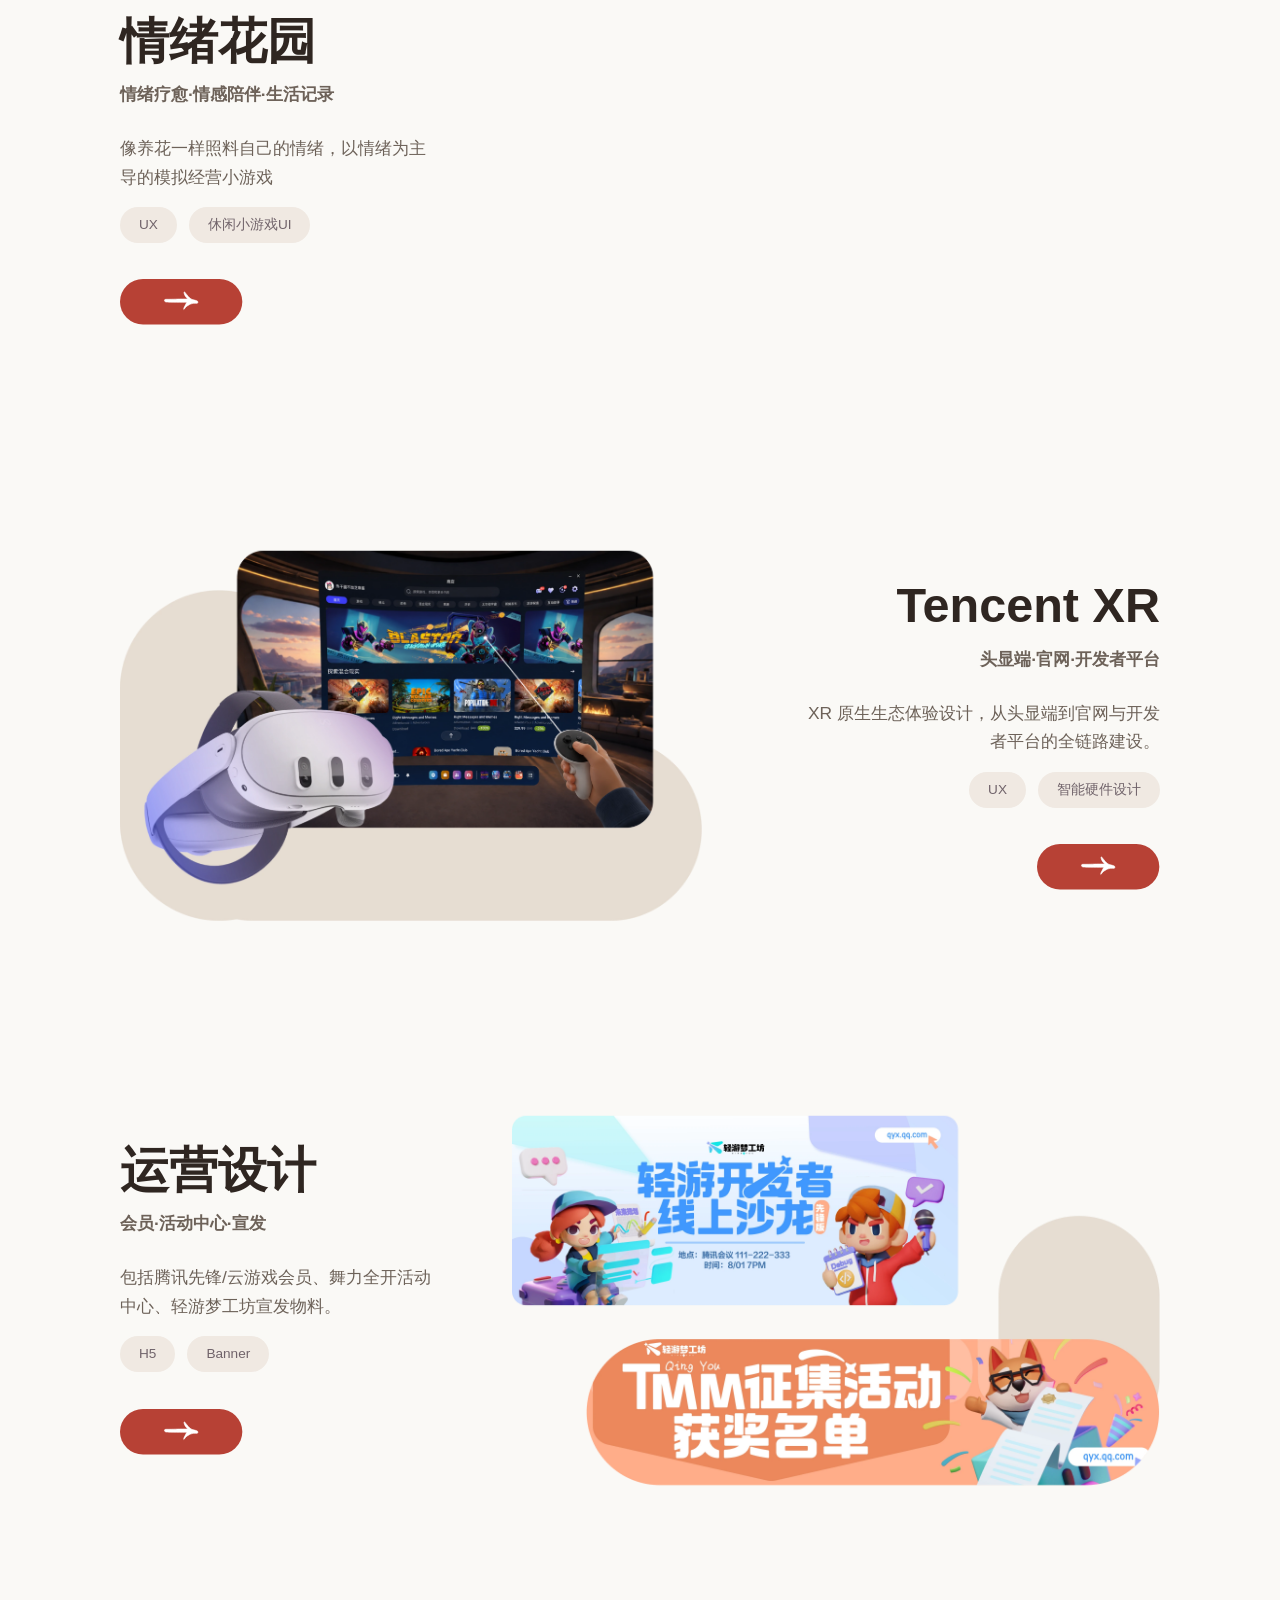
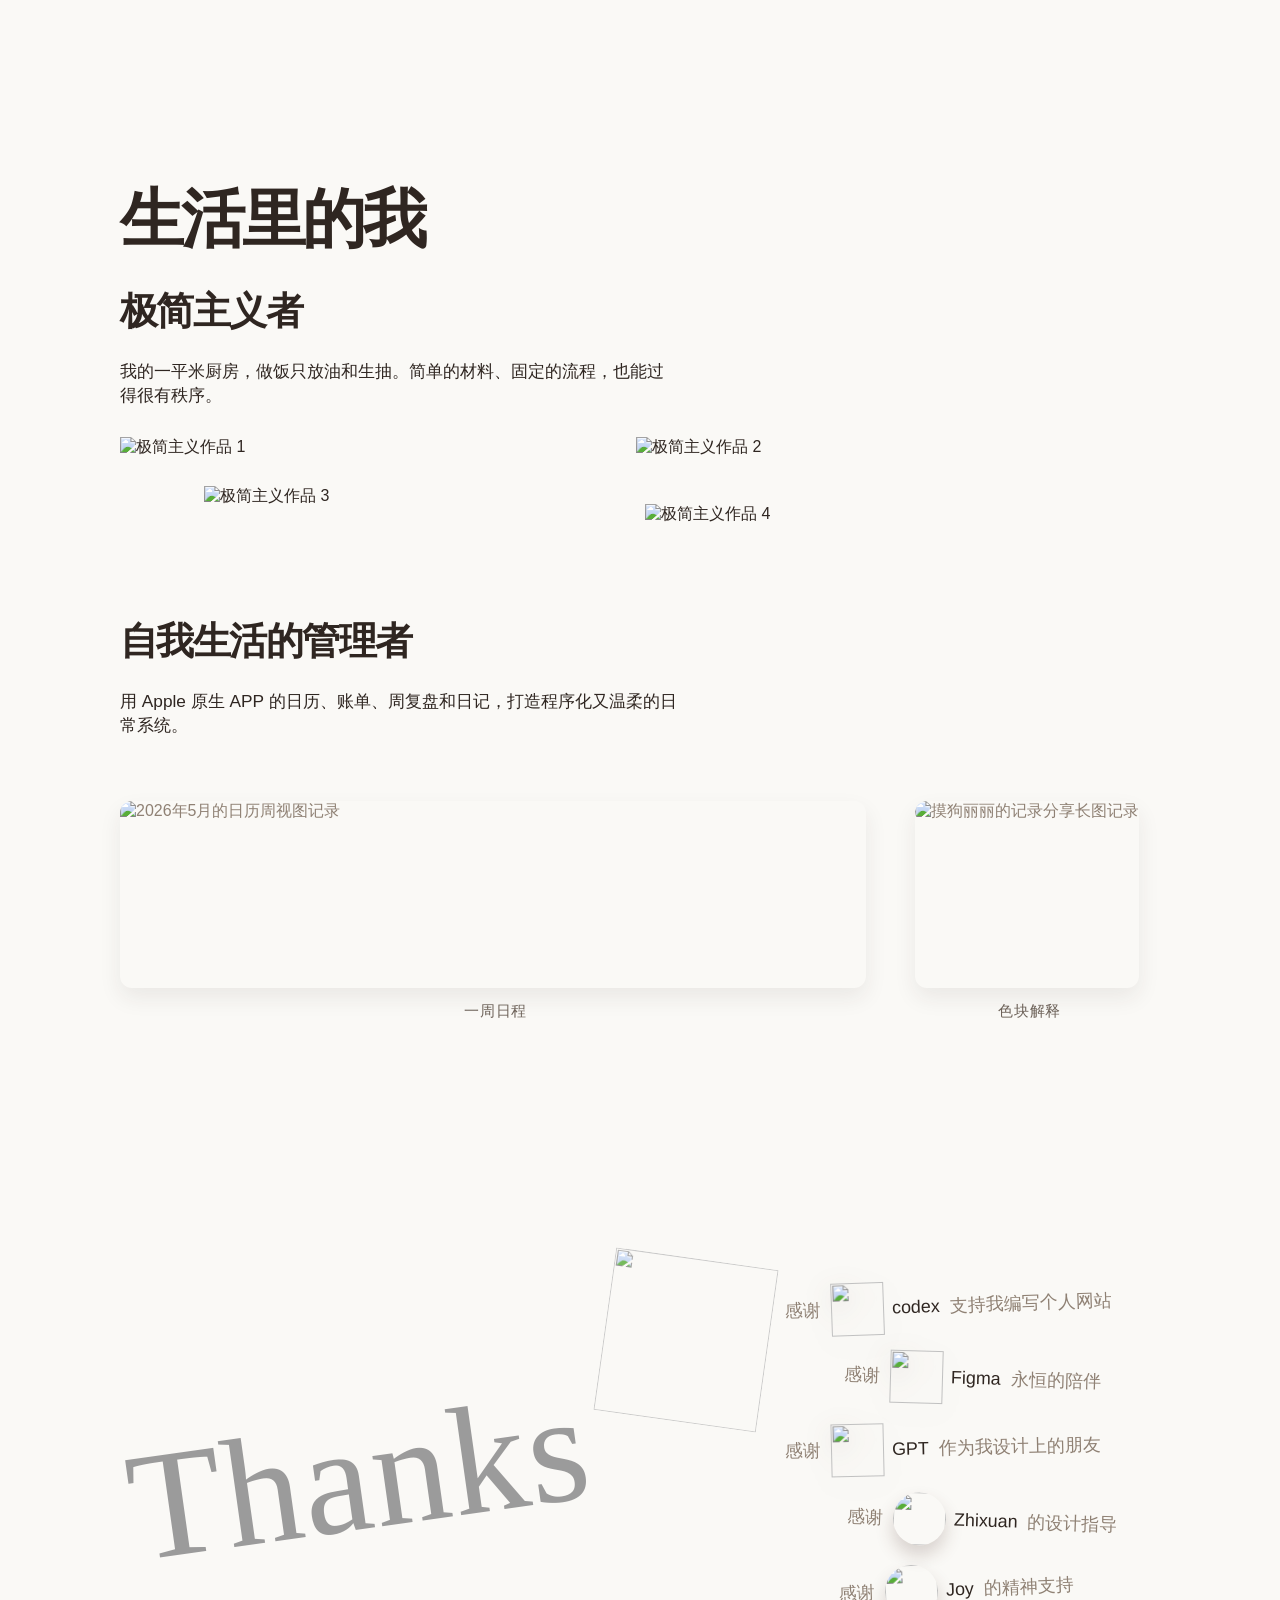
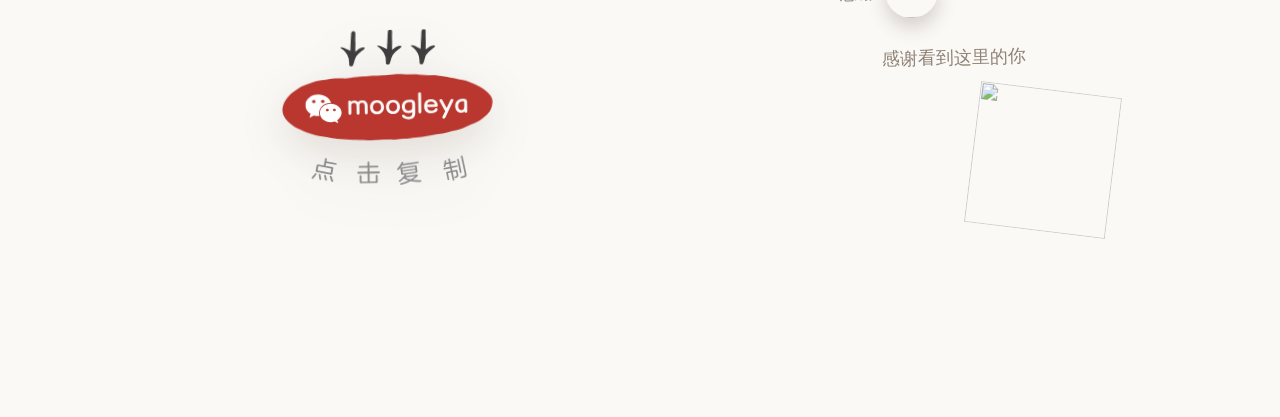
==== commit e913255f: "fix: restore project cover visuals" ====
--- a/index.html
+++ b/index.html
@@ -5,7 +5,7 @@
     <meta name="viewport" content="width=device-width, initial-scale=1.0" />
     <title>Shinny的作品集</title>
     <link rel="icon" type="image/svg+xml" href="./assets/brand/favicon.svg" />
-    <link rel="stylesheet" href="./styles.css?v=20260713-projects-about-spacing-1" />
+    <link rel="stylesheet" href="./styles.css?v=20260715-projects-restore-1" />
   </head>
   <body>
     <div
@@ -84,7 +84,7 @@
             <div
               class="project-panel project-panel-cover project-panel-cover-qingyou"
             >
-              <img src="./assets/projects/project-qingyou-cover-v2.webp?v=20260713" alt="轻游梦工坊项目封面" loading="lazy" decoding="async" />
+              <img src="./assets/projects/project-qingyou-cover-v2.webp?v=20260715-transparent" alt="轻游梦工坊项目封面" loading="lazy" decoding="async" />
             </div>
 
             <article class="project-panel project-panel-copy project-panel-copy-qingyou">
@@ -118,7 +118,7 @@
             <div
               class="project-panel project-panel-cover project-panel-cover-emotion"
             >
-              <img src="./assets/projects/project-emotion-cover-v2.webp?v=20260713-cover2-float-blur" alt="情绪花园项目封面" loading="lazy" decoding="async" />
+              <img src="./assets/projects/project-emotion-cover-v2.svg?v=20260715-cover2-float-blur" alt="情绪花园项目封面" loading="lazy" decoding="async" />
             </div>
 
             <div
--- a/styles.css
+++ b/styles.css
@@ -1031,6 +1031,13 @@
   font-size: 1.02rem;
 }
 
+.about-intro h3 {
+  margin: 0;
+  font-size: 2.35rem;
+  letter-spacing: -0.04em;
+  font-weight: 600;
+}
+
 .about-intro {
   display: flex;
   align-items: start;
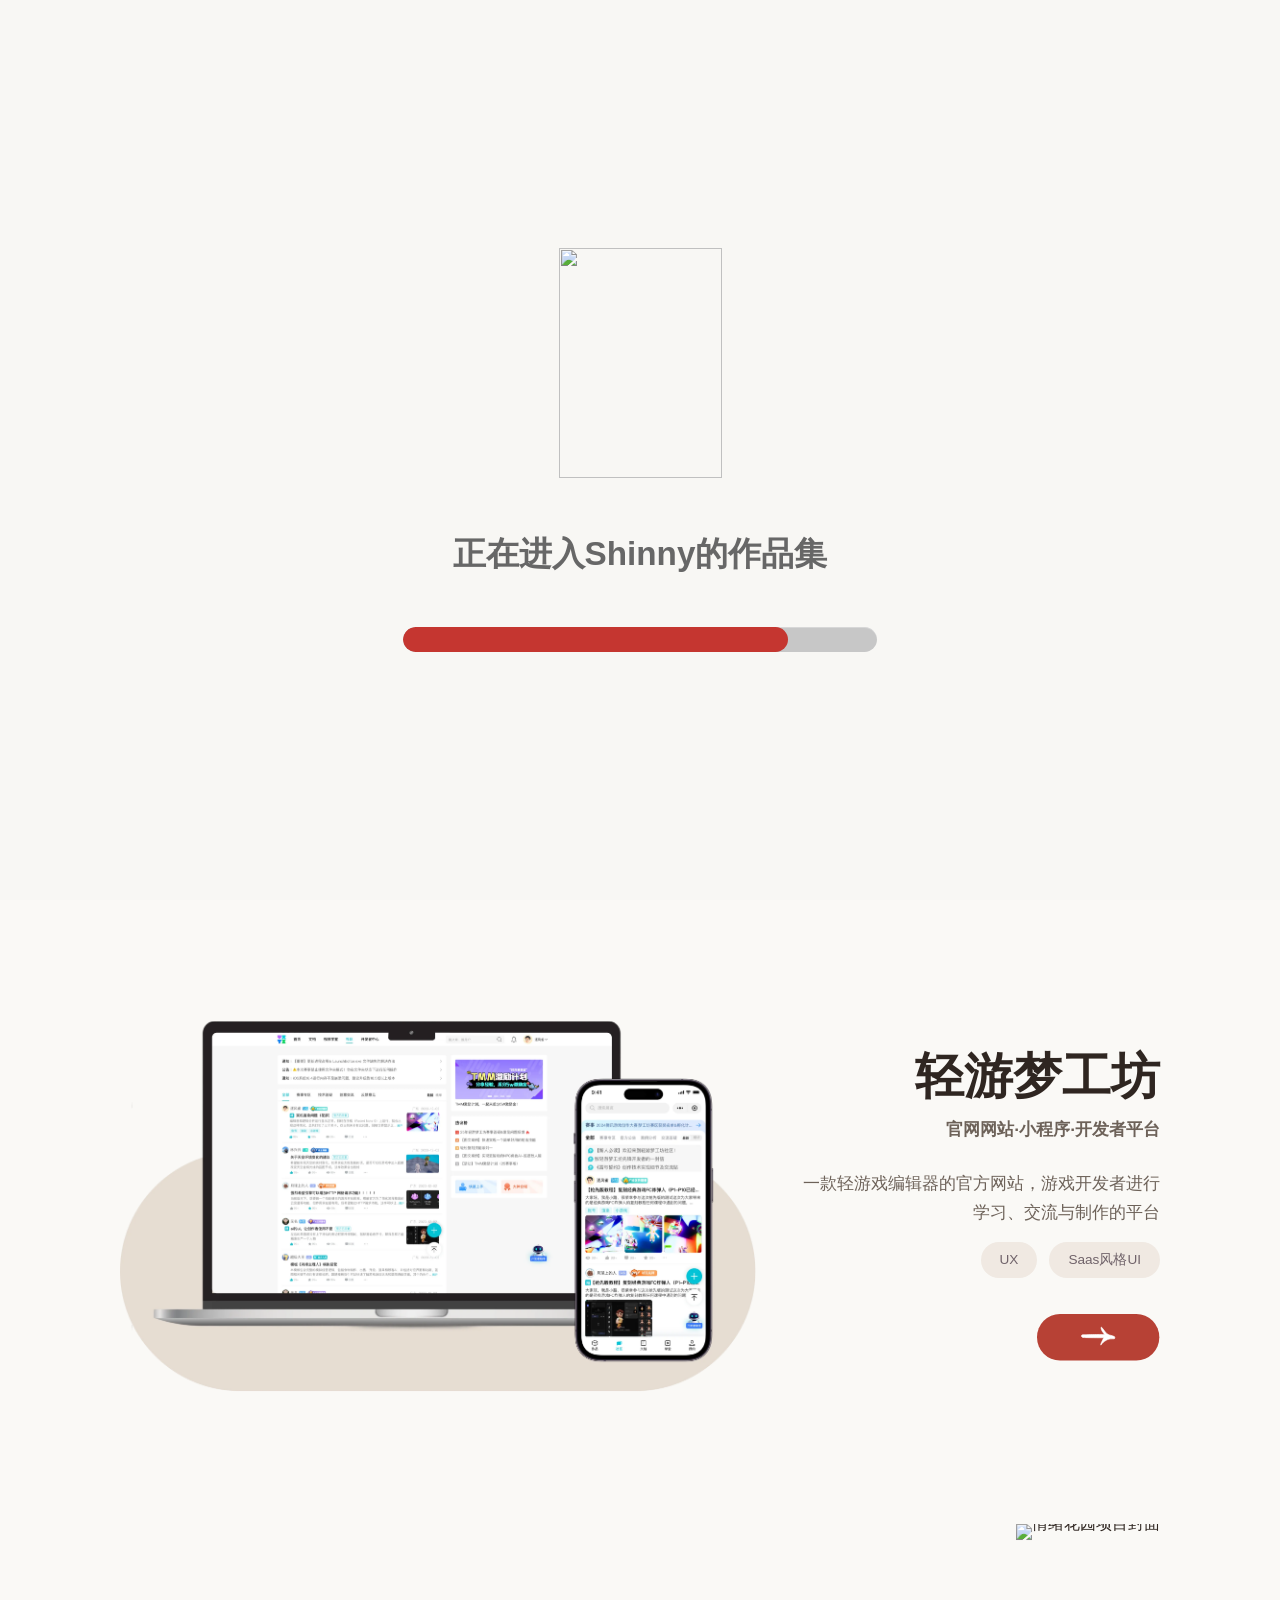
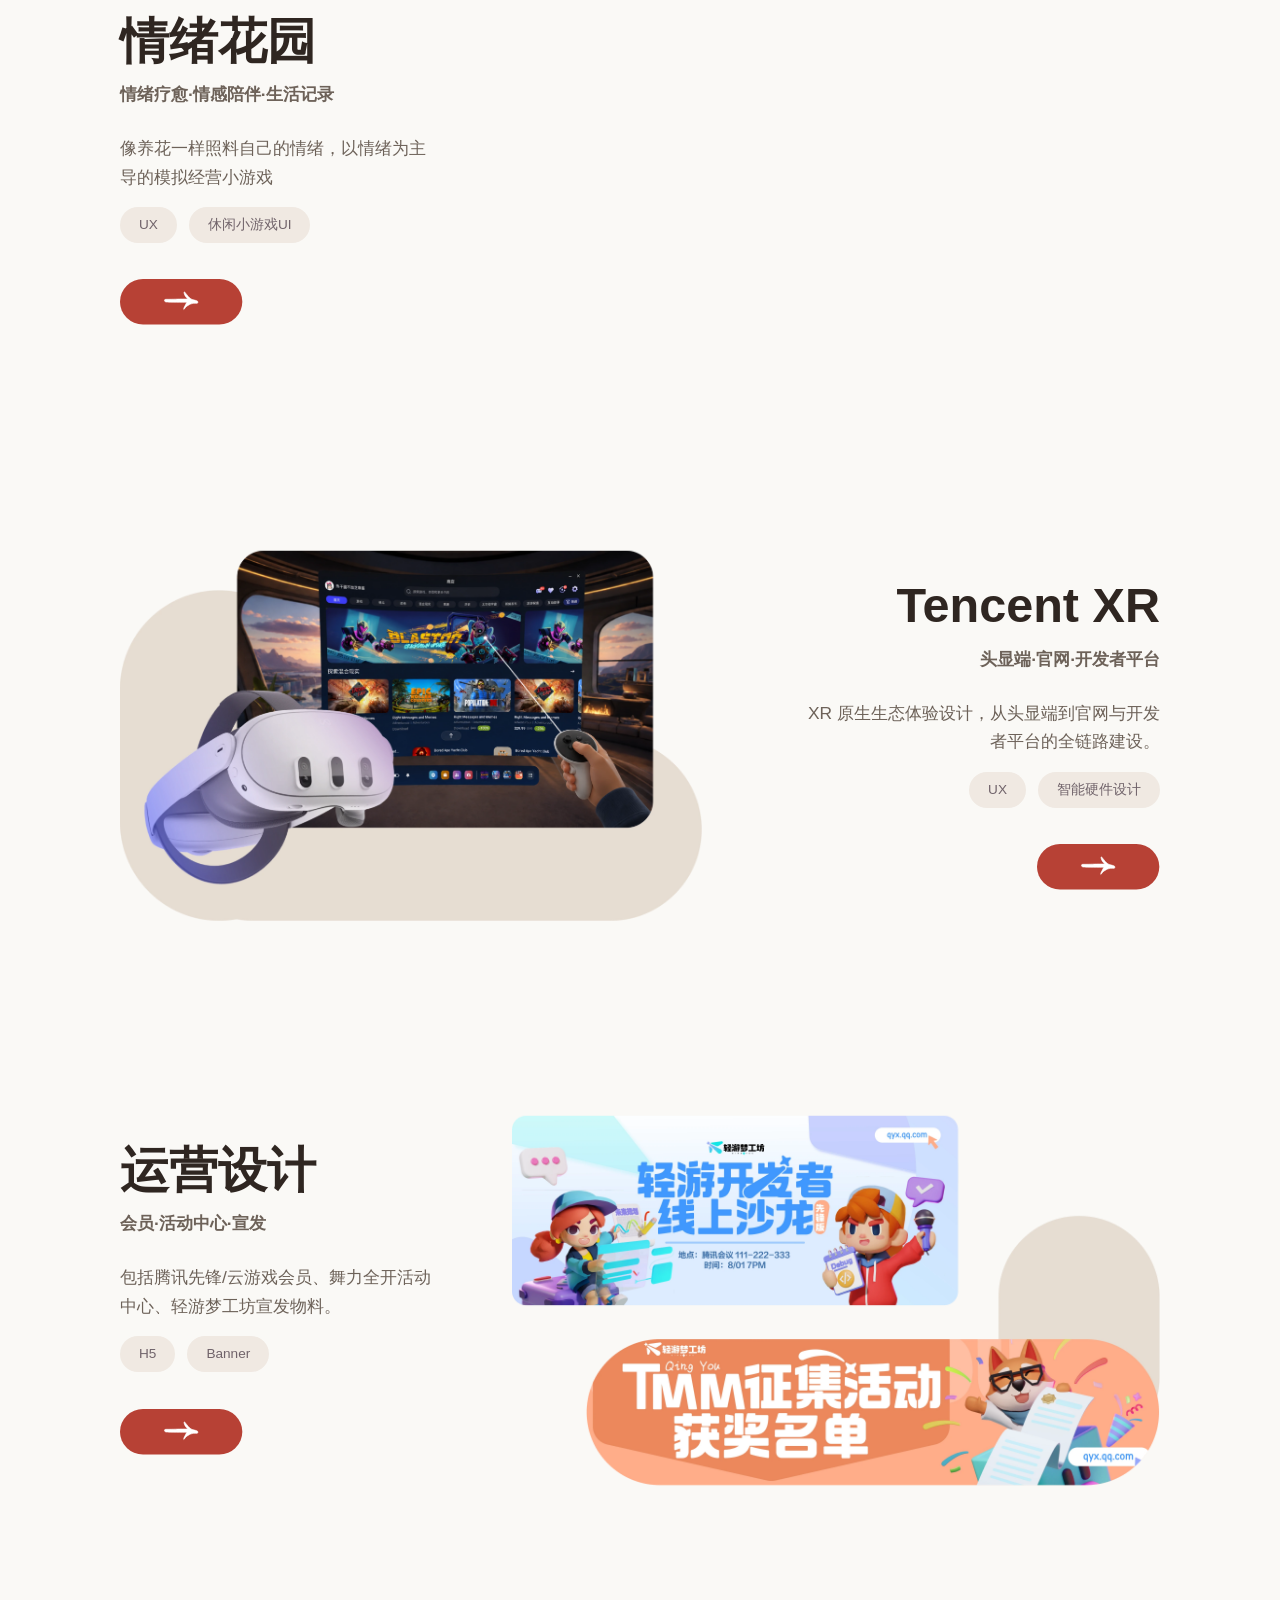
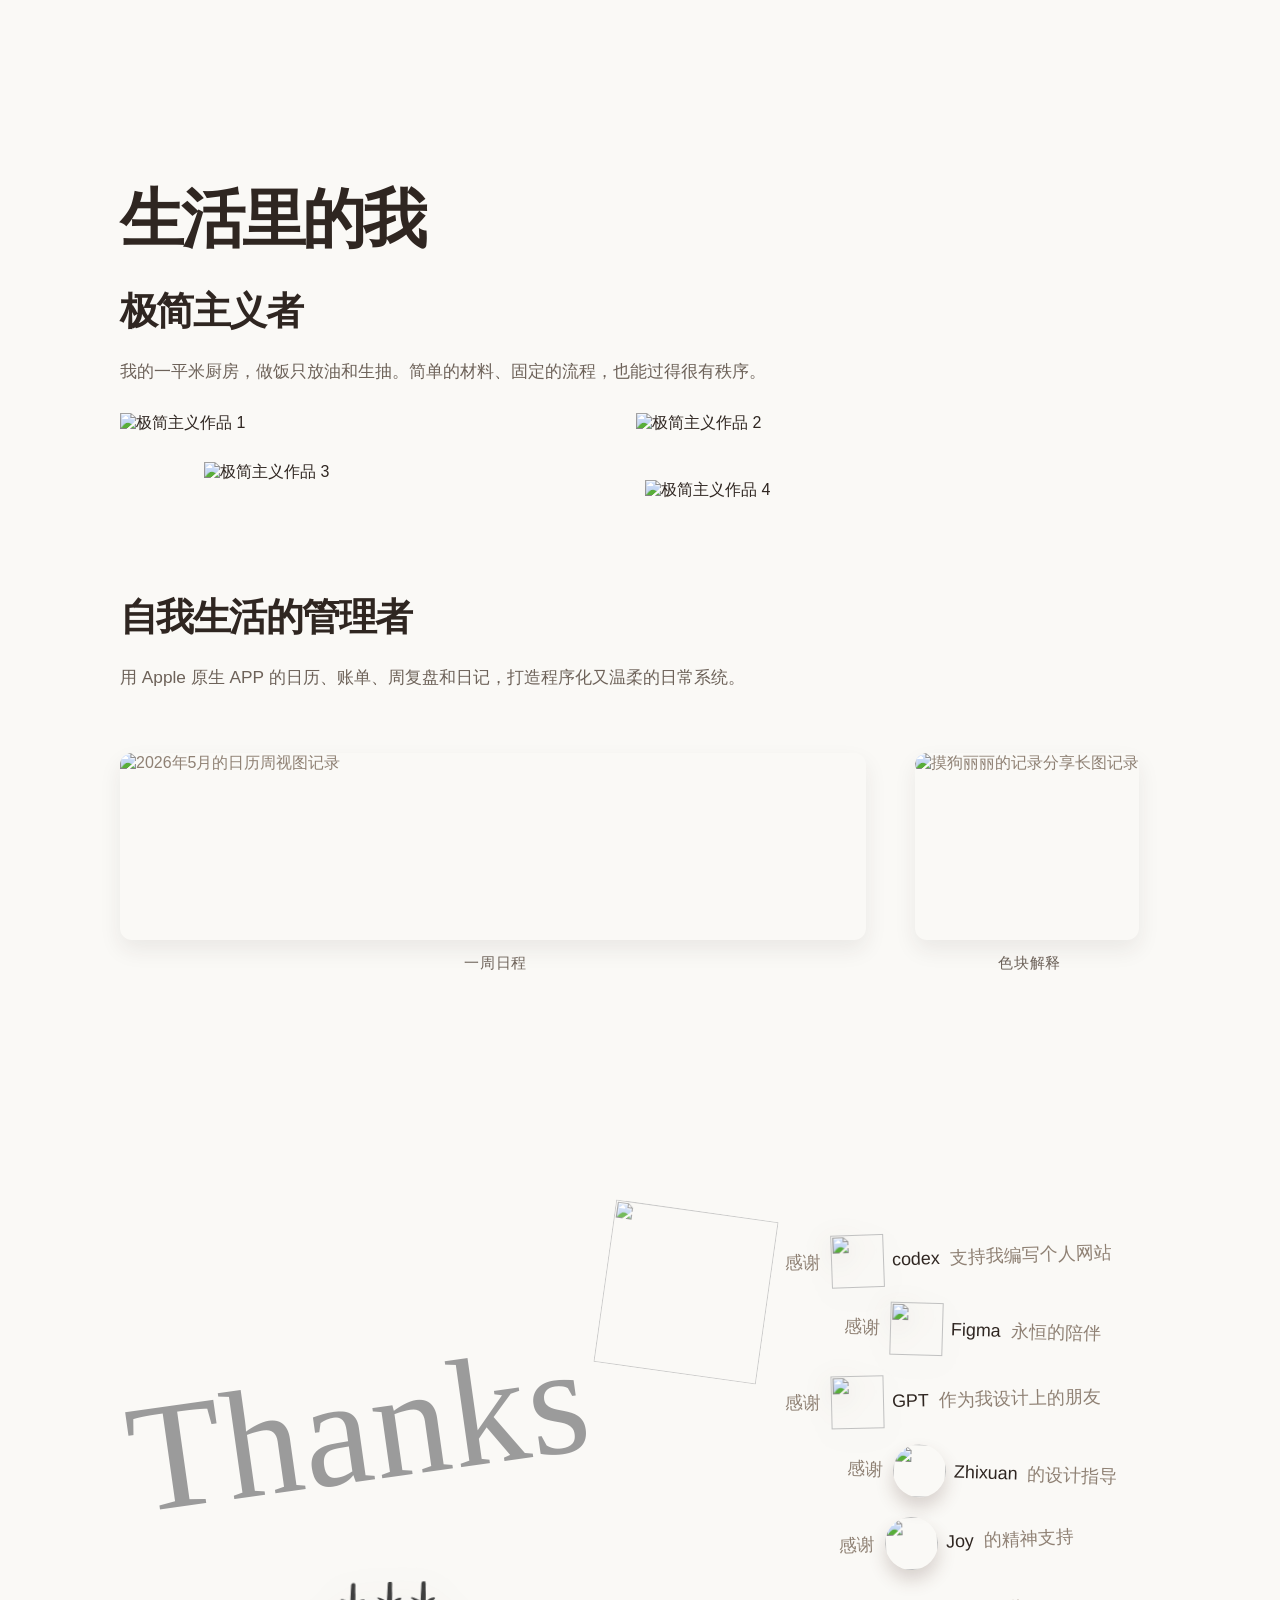
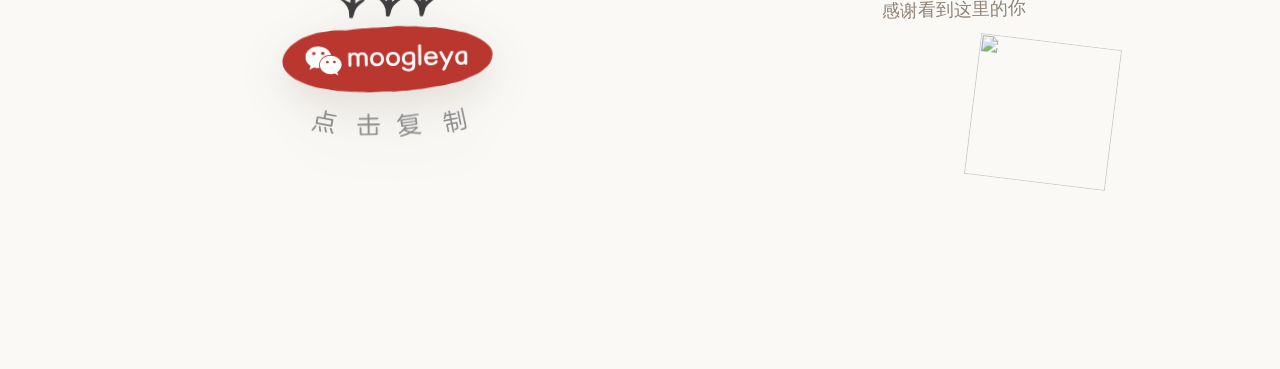
==== commit 74a7d853: "fix: bust local stylesheet cache for about copy" ====
--- a/index.html
+++ b/index.html
@@ -5,7 +5,7 @@
     <meta name="viewport" content="width=device-width, initial-scale=1.0" />
     <title>Shinny的作品集</title>
     <link rel="icon" type="image/svg+xml" href="./assets/brand/favicon.svg" />
-    <link rel="stylesheet" href="./styles.css?v=20260715-projects-restore-1" />
+    <link rel="stylesheet" href="./styles.css?v=20260715-about-nowrap-1" />
   </head>
   <body>
     <div
--- a/styles.css
+++ b/styles.css
@@ -880,6 +880,17 @@
   font-size: 1.08rem;
 }
 
+.about-intro p {
+  color: var(--muted);
+}
+
+@media (min-width: 861px) {
+  .about-intro p {
+    max-width: none;
+    white-space: nowrap;
+  }
+}
+
 .hero-tags,
 .project-tags {
   display: flex;
